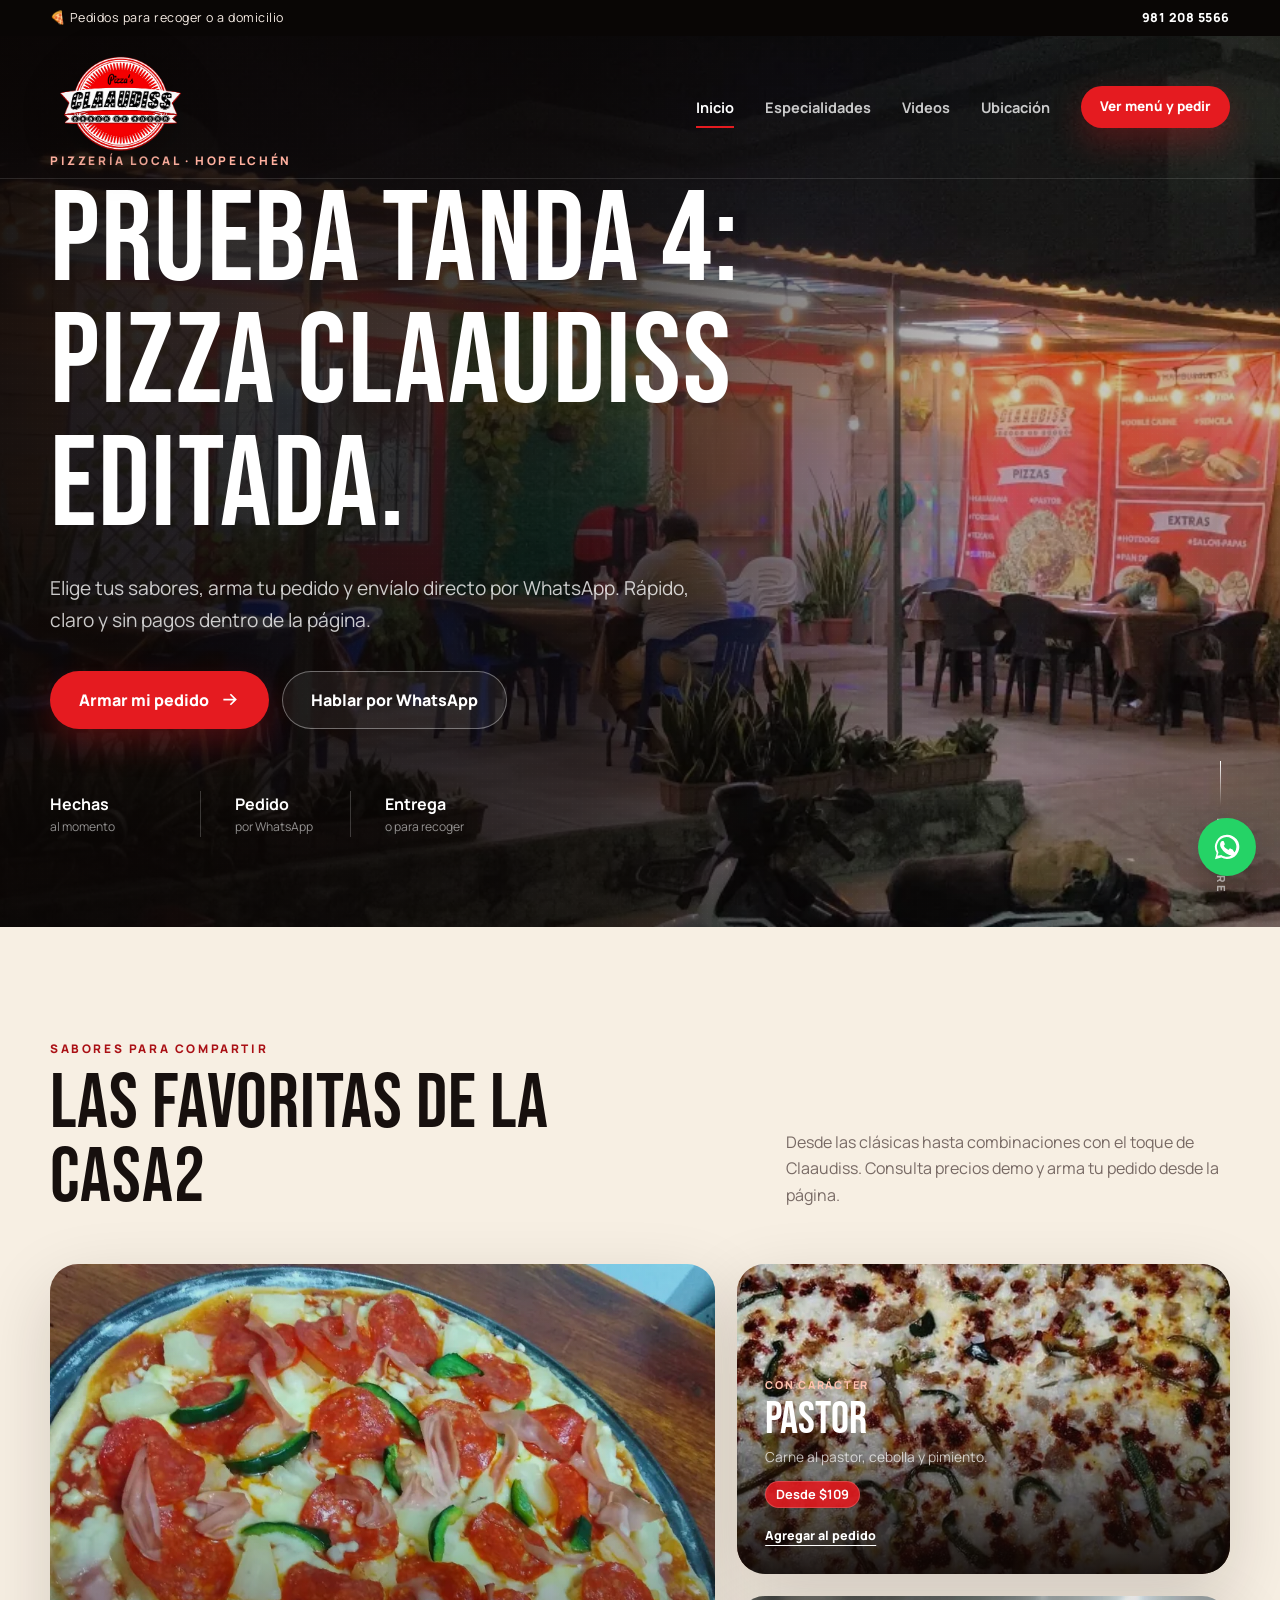
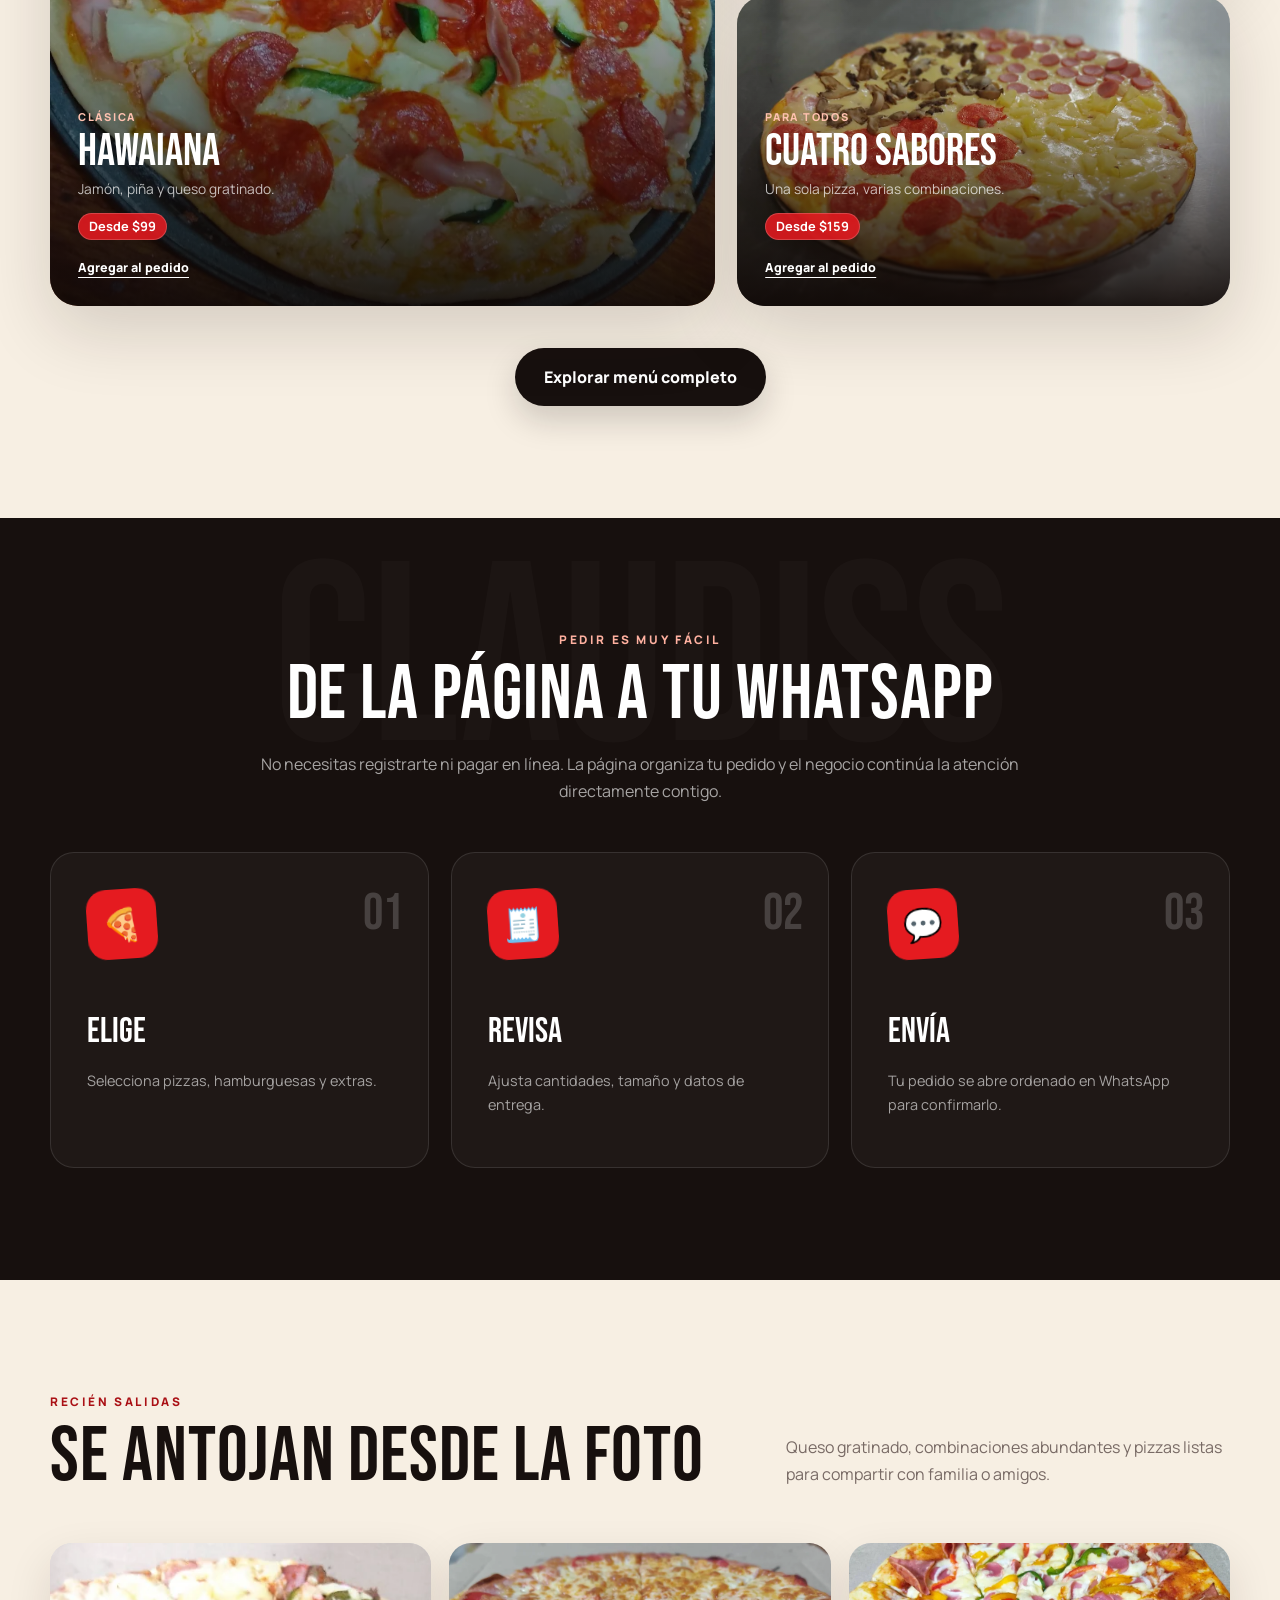
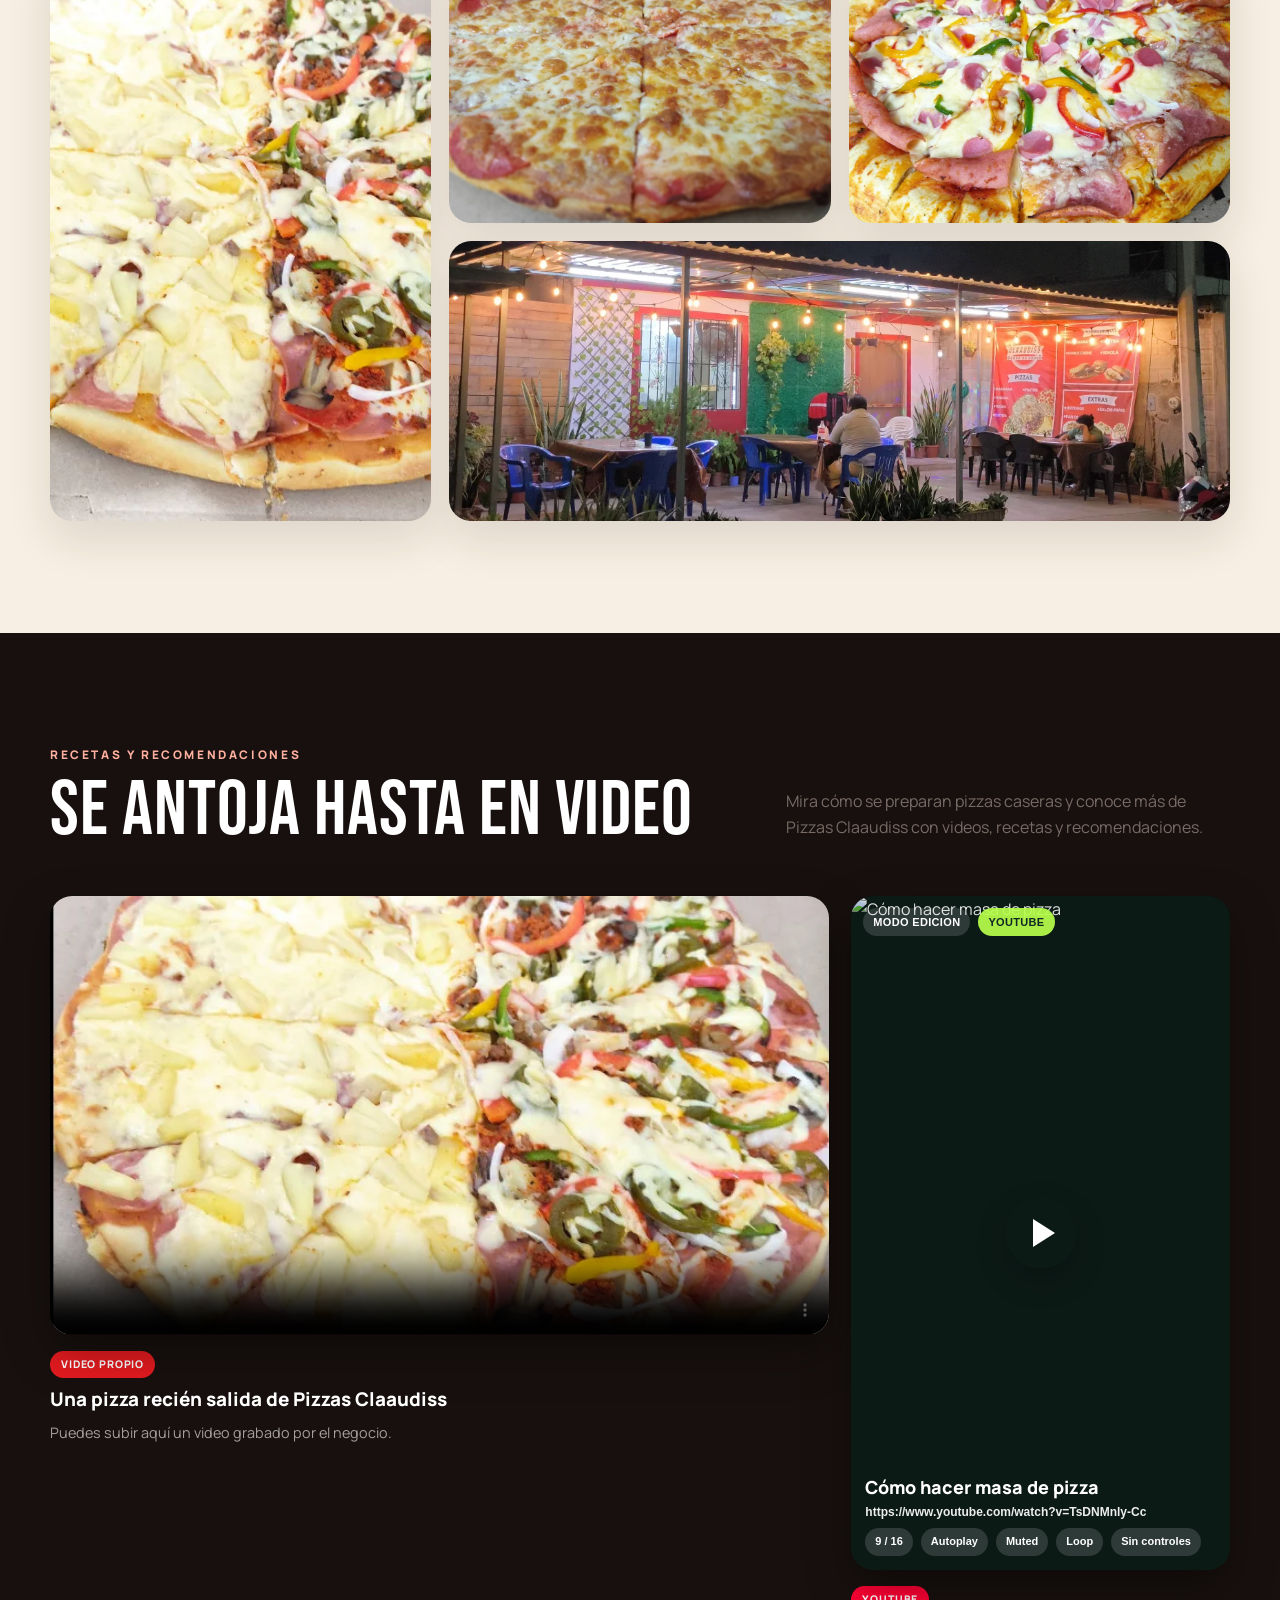
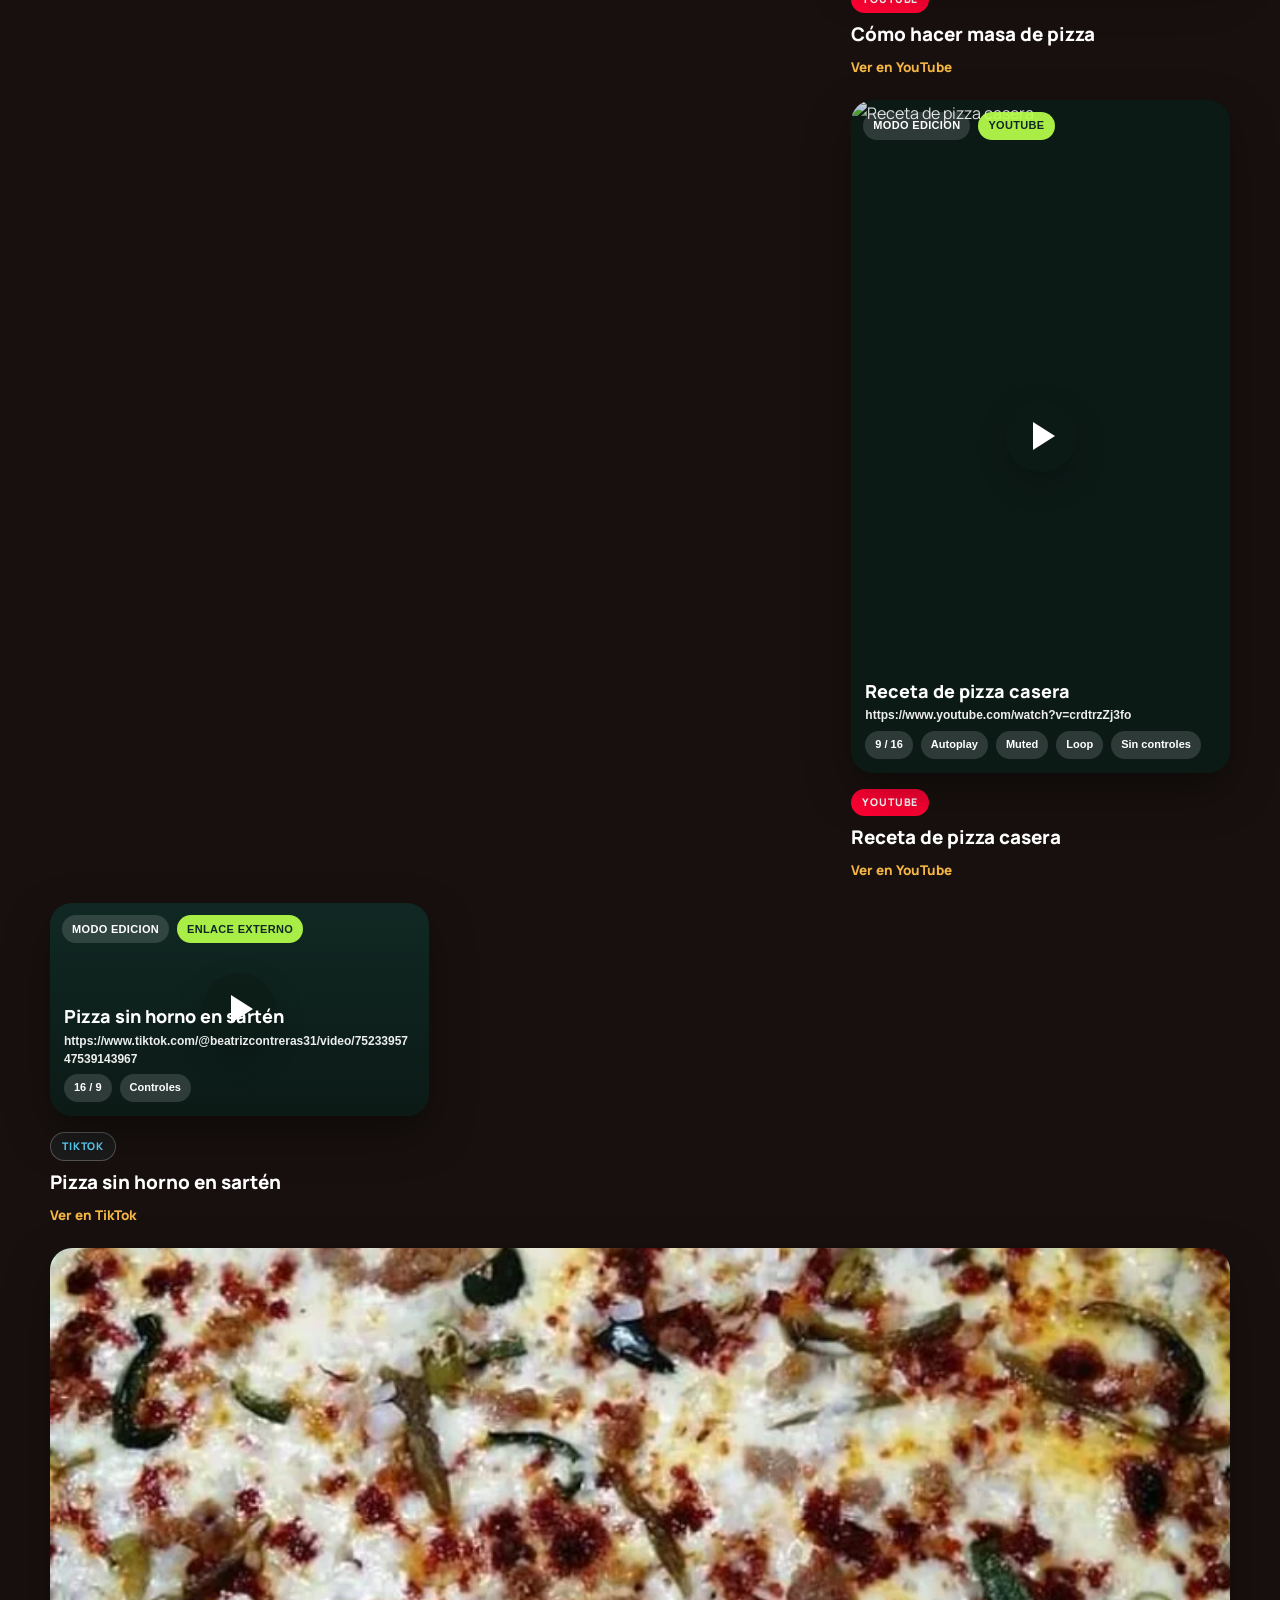
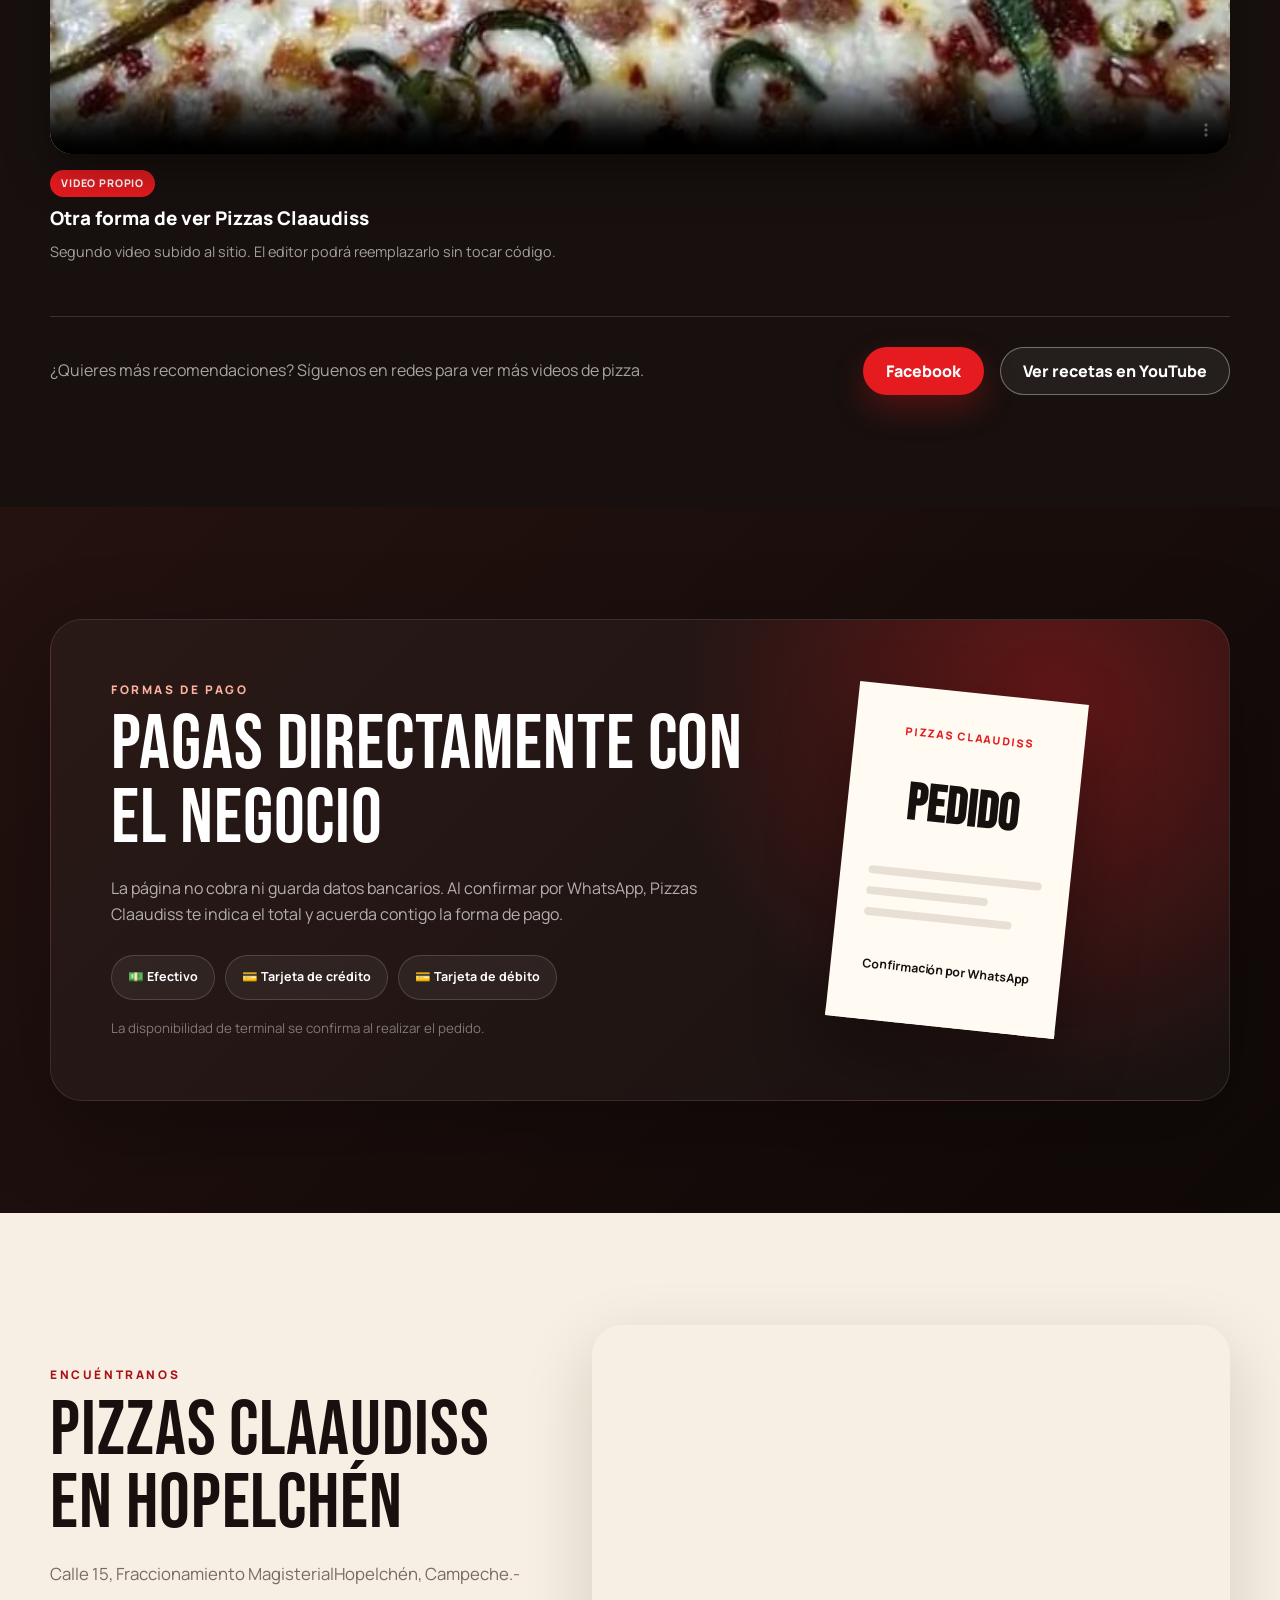
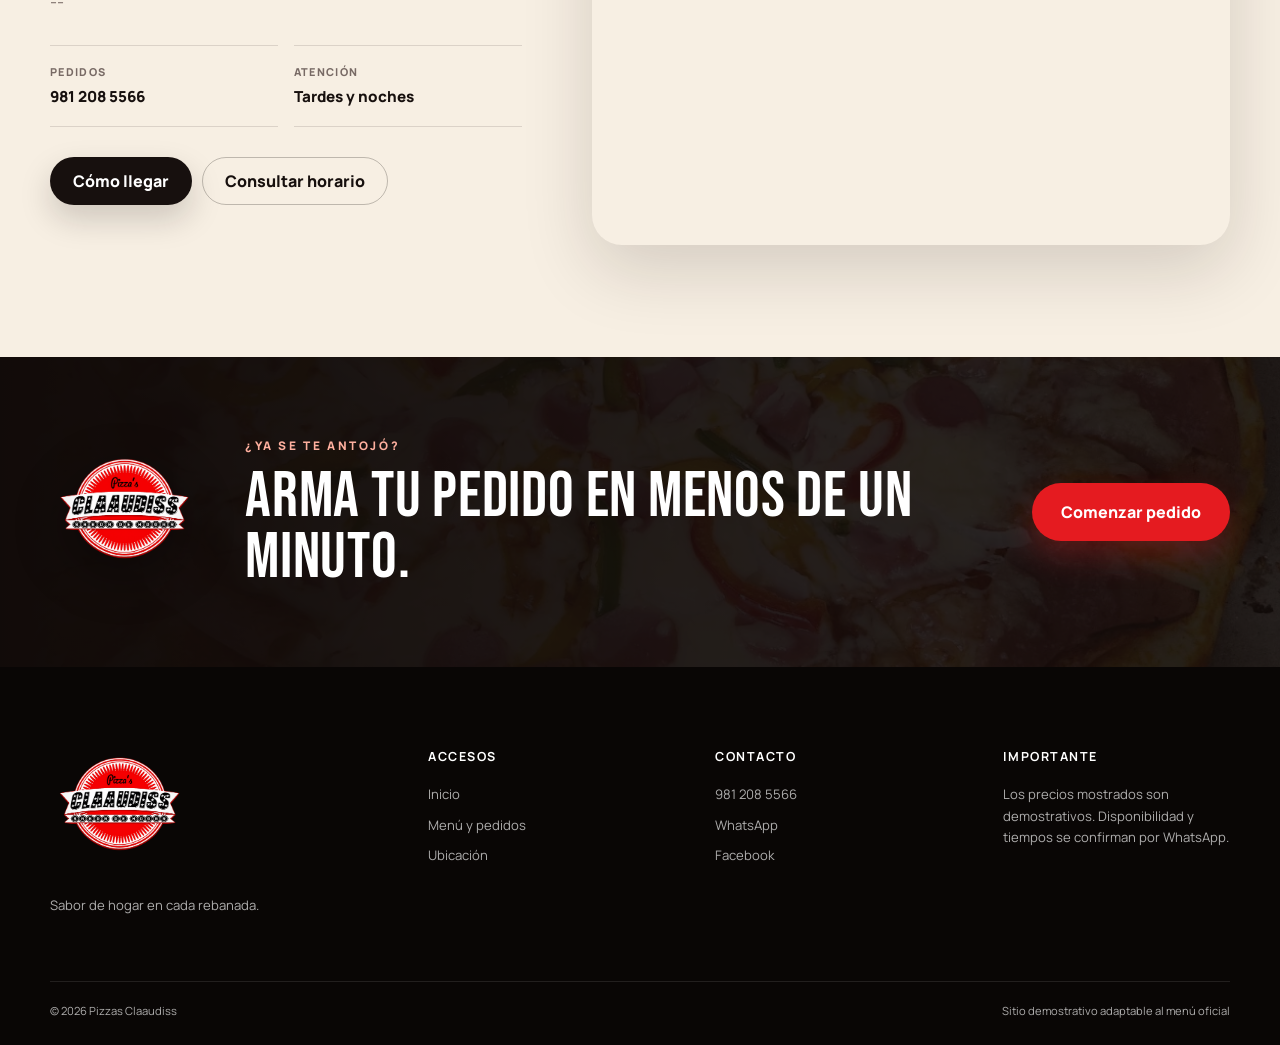
==== index.html @ 3ce2440d "Actualiza index.html desde editor Excepcional Build" ====
<!doctype html>
<html lang="es-MX"><head>
  <meta charset="utf-8">
  <meta name="viewport" content="width=device-width, initial-scale=1">
  <meta name="theme-color" content="#140d0b">
  <meta name="description" content="Pizzas Claaudiss en Hopelchén. Consulta el menú, arma tu pedido y envíalo directamente por WhatsApp.">
  <title>Pizzas Claaudiss | Sabor de hogar en Hopelchén</title>
  <link rel="icon" href="assets/img/favicon.png">
  <link rel="preconnect" href="https://fonts.googleapis.com">
  <link rel="preconnect" href="https://fonts.gstatic.com" crossorigin="">
  <link href="https://fonts.googleapis.com/css2?family=Bebas+Neue&amp;family=Manrope:wght@400;500;600;700;800&amp;display=swap" rel="stylesheet">
  <link rel="stylesheet" href="styles.css">
  <script defer="" src="site.js"></script>
  <script type="application/ld+json">
  {
    "@context": "https://schema.org",
    "@type": "PizzaPlace",
    "name": "Pizzas Claaudiss",
    "telephone": "+52 981 208 5566",
    "address": {
      "@type": "PostalAddress",
      "streetAddress": "Calle 15, Fraccionamiento Magisterial",
      "addressLocality": "Hopelchén",
      "addressRegion": "Campeche",
      "addressCountry": "MX"
    },
    "servesCuisine": ["Pizza", "Hamburguesas", "Comida rápida"],
    "hasMap": "https://www.google.com/maps/search/?api=1&query=19.750448,-89.8513169"
  }
  </script>
</head>
<body>
  <a class="skip-link" href="#contenido">Saltar al contenido</a>

  <div class="topbar">
    <div class="container topbar__inner">
      <span>🍕 Pedidos para recoger o a domicilio</span>
      <a href="tel:+5298128" data-eb-editable="link" data-eb-key="contact.phone">981 208 5566</a>
    </div>
  </div>

  <header class="site-header is-scrolled" id="inicio">
    <div class="container nav-wrap">
      <a class="brand" href="index.html" aria-label="Pizzas Claaudiss, inicio">
        <img src="assets/img/logo.webp" alt="Logotipo de Pizzas Claaudiss" data-eb-editable="image" data-eb-key="brand.logo">
      </a>
      <button class="nav-toggle" type="button" aria-expanded="false" aria-controls="main-nav" aria-label="Abrir menú">
        <span></span><span></span><span></span>
      </button>
      <nav class="main-nav" id="main-nav" aria-label="Navegación principal">
        <a class="is-active" href="index.html">Inicio</a>
        <a href="#especialidades">Especialidades</a>
        <a href="#videos">Videos</a>
        <a href="#ubicacion">Ubicación</a>
        <a class="btn btn--small btn--solid" href="menu.html">Ver menú y pedir</a>
      </nav>
    </div>
  </header>

  <main id="contenido">
    <section class="hero">
      <div class="hero__media" aria-hidden="true"></div>
      <div class="hero__grain" aria-hidden="true"></div>
      <div class="container hero__content reveal is-visible">
        <p class="eyebrow">Pizzería local · Hopelchén</p>
        <h1 data-eb-editable="text" data-eb-key="hero.title">Prueba Tanda 4: pizza claaudiss editada.</h1>
        <p class="hero__lead" data-eb-editable="text" data-eb-key="hero.subtitle">Elige tus sabores, arma tu pedido y envíalo directo por WhatsApp. Rápido, claro y sin pagos dentro de la página.</p>
        <div class="hero__actions">
          <a class="btn btn--solid btn--large" href="menu.html#nuevo-enlace-prueba" data-eb-editable="link" data-eb-key="hero.primary_button"><span>Armar mi pedido</span><svg viewBox="0 0 24 24" aria-hidden="true"><path d="M5 12h14M13 6l6 6-6 6"></path></svg></a>
          <a class="btn btn--ghost btn--large" href="https://wa.me/529812085566?text=Hola%20Pizzas%20Claaudiss%2C%20quisiera%20hacer%20un%20pedido." target="_blank" rel="noopener" data-eb-editable="link" data-eb-key="hero.whatsapp">Hablar por WhatsApp</a>
        </div>
        <div class="hero__proof">
          <div><strong>Hechas</strong><span>al momento</span></div>
          <div><strong>Pedido</strong><span>por WhatsApp</span></div>
          <div><strong>Entrega</strong><span>o para recoger</span></div>
        </div>
      </div>
      <a class="hero__scroll" href="#especialidades" aria-label="Bajar a especialidades"><span></span>Descubre</a>
    </section>

    <section class="section section--cream" id="especialidades">
      <div class="container">
        <div class="section-heading section-heading--split reveal is-visible">
          <div>
            <p class="eyebrow eyebrow--dark">Sabores para compartir</p>
            <h2 data-eb-editable="text" data-eb-key="features.heading">Las favoritas de la casa2</h2>
          </div>
          <p>Desde las clásicas hasta combinaciones con el toque de Claaudiss. Consulta precios demo y arma tu pedido desde la página.</p>
        </div>

        <div class="feature-grid">
          <article class="food-card food-card--wide reveal is-visible">
            <img src="assets/img/pizza-pepperoni-hawaiana.webp" alt="Pizza con pepperoni, jamón, piña y pimiento" loading="lazy">
            <div class="food-card__shade"></div>
            <div class="food-card__content">
              <span>Clásica</span>
              <h3>Hawaiana</h3>
              <p>Jamón, piña y queso gratinado.</p>
              <strong class="food-card__price">Desde $99</strong>
              <a href="menu.html#pizzas">Agregar al pedido</a>
            </div>
          </article>
          <article class="food-card reveal is-visible">
            <img src="assets/img/pizza-pastor.webp" alt="Pizza con carne al pastor y pimientos" loading="lazy">
            <div class="food-card__shade"></div>
            <div class="food-card__content">
              <span>Con carácter</span>
              <h3>Pastor</h3>
              <p>Carne al pastor, cebolla y pimiento.</p>
              <strong class="food-card__price">Desde $109</strong>
              <a href="menu.html#pizzas">Agregar al pedido</a>
            </div>
          </article>
          <article class="food-card reveal is-visible">
            <img src="assets/img/pizza-cuatro-sabores.webp" alt="Pizza dividida en cuatro sabores" loading="lazy">
            <div class="food-card__shade"></div>
            <div class="food-card__content">
              <span>Para todos</span>
              <h3>Cuatro sabores</h3>
              <p>Una sola pizza, varias combinaciones.</p>
              <strong class="food-card__price">Desde $159</strong>
              <a href="menu.html#pizzas">Agregar al pedido</a>
            </div>
          </article>
        </div>

        <div class="center-action reveal is-visible">
          <a class="btn btn--dark btn--large" href="menu.html">Explorar menú completo</a>
        </div>
      </div>
    </section>

    <section class="section section--dark process-section">
      <div class="container">
        <div class="section-heading section-heading--center reveal is-visible">
          <p class="eyebrow">Pedir es muy fácil</p>
          <h2>De la página a tu WhatsApp</h2>
          <p>No necesitas registrarte ni pagar en línea. La página organiza tu pedido y el negocio continúa la atención directamente contigo.</p>
        </div>
        <div class="steps">
          <article class="step reveal is-visible">
            <span class="step__number">01</span>
            <div class="step__icon">🍕</div>
            <h3>Elige</h3>
            <p>Selecciona pizzas, hamburguesas y extras.</p>
          </article>
          <article class="step reveal is-visible">
            <span class="step__number">02</span>
            <div class="step__icon">🧾</div>
            <h3>Revisa</h3>
            <p>Ajusta cantidades, tamaño y datos de entrega.</p>
          </article>
          <article class="step reveal is-visible">
            <span class="step__number">03</span>
            <div class="step__icon">💬</div>
            <h3>Envía</h3>
            <p>Tu pedido se abre ordenado en WhatsApp para confirmarlo.</p>
          </article>
        </div>
      </div>
    </section>

    <section class="section section--cream gallery-section">
      <div class="container">
        <div class="section-heading section-heading--split reveal is-visible">
          <div>
            <p class="eyebrow eyebrow--dark">Recién salidas</p>
            <h2>Se antojan desde la foto</h2>
          </div>
          <p>Queso gratinado, combinaciones abundantes y pizzas listas para compartir con familia o amigos.</p>
        </div>
        <div class="gallery">
          <figure class="gallery__item gallery__item--tall reveal is-visible"><img src="assets/img/pizza-mitad-mitad.webp" alt="Pizza mitad hawaiana y mitad especial" loading="lazy"></figure>
          <figure class="gallery__item reveal is-visible"><img src="assets/img/pizza-queso.webp" alt="Pizza de queso gratinado" loading="lazy"></figure>
          <figure class="gallery__item reveal is-visible"><img src="assets/img/pizza-mixta.webp" alt="Pizza mixta con jamón, salchicha y pimientos" loading="lazy"></figure>
          <figure class="gallery__item gallery__item--wide reveal is-visible"><img src="assets/img/local.webp" alt="Área de atención de Pizzas Claaudiss por la noche" loading="lazy"></figure>
        </div>
      </div>
    </section>

    <section class="section section--dark video-section" id="videos">
      <div class="container">
        <div class="section-heading section-heading--split reveal is-visible">
          <div>
            <p class="eyebrow">Recetas y recomendaciones</p>
            <h2 data-eb-editable="text" data-eb-key="video.heading" data-eb-role="title" data-eb-kind="heading" data-eb-section="video">Se antoja hasta en video</h2>
          </div>
          <p data-eb-editable="text" data-eb-key="video.description" data-eb-role="paragraph" data-eb-kind="description" data-eb-section="video">Mira cómo se preparan pizzas caseras y conoce más de Pizzas Claaudiss con videos, recetas y recomendaciones.</p>
        </div>

        <div class="video-grid">
          <article class="video-card video-card--main">
            <div class="video-frame">
              <video controls="" muted="" playsinline="" preload="metadata" poster="assets/img/pizza-mitad-mitad.webp" data-eb-future="video_stream" data-eb-key="video.hero.file" data-eb-role="video" data-eb-kind="stream" data-eb-section="video">
                <source src="assets/videos/pizza-closeup.mp4" type="video/mp4">
                Tu navegador no puede reproducir este video.
              </video>
              <img src="assets/img/pizza-mitad-mitad.webp" alt="Póster del video de pizza" data-eb-future="video_poster" data-eb-key="video.hero.poster" data-eb-role="poster" data-eb-kind="poster" data-eb-section="video" loading="lazy">
            </div>
            <div class="video-card__copy">
              <span class="video-tag">Video propio</span>
              <h3 data-eb-editable="text" data-eb-key="video.hero.title" data-eb-role="title" data-eb-kind="title" data-eb-section="video">Una pizza recién salida de Pizzas Claaudiss</h3>
              <p data-eb-editable="text" data-eb-key="video.hero.caption" data-eb-role="paragraph" data-eb-kind="caption" data-eb-section="video">Puedes subir aquí un video grabado por el negocio.</p>
            </div>
          </article>

          <article class="video-card">
            <div class="video-frame">
              <div data-eb-editable="video_embed" data-eb-key="video.embed.mass" data-eb-role="video" data-eb-kind="embed" data-eb-section="video" data-eb-value="%7B%22kind%22%3A%22video_embed%22%2C%22provider%22%3A%22youtube%22%2C%22url%22%3A%22https%3A%2F%2Fwww.youtube.com%2Fwatch%3Fv%3DTsDNMnly-Cc%22%2C%22title%22%3A%22C%C3%B3mo%20hacer%20masa%20de%20pizza%22%2C%22poster_url%22%3A%22%22%2C%22aspect_ratio%22%3A%229%20%2F%2016%22%2C%22autoplay%22%3Atrue%2C%22muted%22%3Atrue%2C%22loop%22%3Atrue%2C%22controls%22%3Afalse%7D" data-eb-render-mode="edit" data-eb-render-value="%7B%22kind%22%3A%22video_embed%22%2C%22provider%22%3A%22youtube%22%2C%22url%22%3A%22https%3A%2F%2Fwww.youtube.com%2Fwatch%3Fv%3DTsDNMnly-Cc%22%2C%22title%22%3A%22C%C3%B3mo%20hacer%20masa%20de%20pizza%22%2C%22poster_url%22%3A%22%22%2C%22aspect_ratio%22%3A%229%20%2F%2016%22%2C%22autoplay%22%3Atrue%2C%22muted%22%3Atrue%2C%22loop%22%3Atrue%2C%22controls%22%3Afalse%7D">
      <div class="eb-video-editor-card" data-eb-video-preview="edit" style="position:relative;display:grid;width:100%;aspect-ratio:9 / 16;border-radius:18px;overflow:hidden;background:#0c1a16;color:#fff;">
        <img src="https://img.youtube.com/vi/TsDNMnly-Cc/hqdefault.jpg" alt="Cómo hacer masa de pizza" loading="lazy" style="position:absolute;inset:0;width:100%;height:100%;object-fit:cover;">
        <div style="position:absolute;inset:0;background:linear-gradient(180deg, rgba(12,26,22,.12) 0%, rgba(12,26,22,.78) 100%);"></div>
        <div style="position:absolute;top:12px;left:12px;display:flex;gap:8px;flex-wrap:wrap;align-items:center;">
          <span style="display:inline-flex;align-items:center;min-height:28px;padding:0 10px;border-radius:999px;background:rgba(255,255,255,.14);font:800 11px/1 'DM Sans',sans-serif;letter-spacing:.03em;text-transform:uppercase;">Modo edicion</span>
          <span style="display:inline-flex;align-items:center;min-height:28px;padding:0 10px;border-radius:999px;background:rgba(183,255,74,.92);color:#102823;font:900 11px/1 'DM Sans',sans-serif;letter-spacing:.03em;text-transform:uppercase;">YouTube</span>
        </div>
        <div style="position:absolute;inset:0;display:grid;place-items:center;pointer-events:none;">
          <span style="display:grid;place-items:center;width:72px;height:72px;border-radius:999px;background:rgba(12,26,22,.62);box-shadow:0 12px 30px rgba(0,0,0,.24);">
            <span style="display:block;width:0;height:0;margin-left:6px;border-top:14px solid transparent;border-bottom:14px solid transparent;border-left:22px solid #fff;"></span>
          </span>
        </div>
        <div style="position:absolute;left:14px;right:14px;bottom:14px;display:grid;gap:6px;">
          <strong style="font:800 18px/1.1 'Manrope',sans-serif;">Cómo hacer masa de pizza</strong>
          <span style="font:700 12px/1.45 'DM Sans',sans-serif;opacity:.92;word-break:break-word;">https://www.youtube.com/watch?v=TsDNMnly-Cc</span>
          <div style="display:flex;flex-wrap:wrap;gap:8px;">
            <span style="display:inline-flex;align-items:center;min-height:28px;padding:0 10px;border-radius:999px;background:rgba(255,255,255,.14);font:800 11px/1 'DM Sans',sans-serif;">9 / 16</span>
            <span style="display:inline-flex;align-items:center;min-height:28px;padding:0 10px;border-radius:999px;background:rgba(255,255,255,.14);font:800 11px/1 'DM Sans',sans-serif;">Autoplay</span><span style="display:inline-flex;align-items:center;min-height:28px;padding:0 10px;border-radius:999px;background:rgba(255,255,255,.14);font:800 11px/1 'DM Sans',sans-serif;">Muted</span><span style="display:inline-flex;align-items:center;min-height:28px;padding:0 10px;border-radius:999px;background:rgba(255,255,255,.14);font:800 11px/1 'DM Sans',sans-serif;">Loop</span><span style="display:inline-flex;align-items:center;min-height:28px;padding:0 10px;border-radius:999px;background:rgba(255,255,255,.14);font:800 11px/1 'DM Sans',sans-serif;">Sin controles</span>
          </div>
        </div>
      </div>
    </div>
            </div>
            <div class="video-card__copy">
              <span class="video-tag video-tag--yt">YouTube</span>
              <h3 data-eb-editable="text" data-eb-key="video.embed.mass.title" data-eb-role="title" data-eb-kind="title" data-eb-section="video">Cómo hacer masa de pizza</h3>
              <a class="video-link" data-eb-editable="link" data-eb-key="video.embed.mass.url" data-eb-role="cta" data-eb-kind="embed" data-eb-section="video" href="https://www.youtube.com/watch?v=TsDNMnly-Cc" target="_blank" rel="noopener">Ver en YouTube</a>
            </div>
          </article>

          <article class="video-card">
            <div class="video-frame">
              <div data-eb-editable="video_embed" data-eb-key="video.embed.recipe" data-eb-role="video" data-eb-kind="embed" data-eb-section="video" data-eb-value="%7B%22kind%22%3A%22video_embed%22%2C%22provider%22%3A%22youtube%22%2C%22url%22%3A%22https%3A%2F%2Fwww.youtube.com%2Fwatch%3Fv%3DcrdtrzZj3fo%22%2C%22title%22%3A%22Receta%20de%20pizza%20casera%22%2C%22poster_url%22%3A%22%22%2C%22aspect_ratio%22%3A%229%20%2F%2016%22%2C%22autoplay%22%3Atrue%2C%22muted%22%3Atrue%2C%22loop%22%3Atrue%2C%22controls%22%3Afalse%7D" data-eb-render-mode="edit" data-eb-render-value="%7B%22kind%22%3A%22video_embed%22%2C%22provider%22%3A%22youtube%22%2C%22url%22%3A%22https%3A%2F%2Fwww.youtube.com%2Fwatch%3Fv%3DcrdtrzZj3fo%22%2C%22title%22%3A%22Receta%20de%20pizza%20casera%22%2C%22poster_url%22%3A%22%22%2C%22aspect_ratio%22%3A%229%20%2F%2016%22%2C%22autoplay%22%3Atrue%2C%22muted%22%3Atrue%2C%22loop%22%3Atrue%2C%22controls%22%3Afalse%7D">
      <div class="eb-video-editor-card" data-eb-video-preview="edit" style="position:relative;display:grid;width:100%;aspect-ratio:9 / 16;border-radius:18px;overflow:hidden;background:#0c1a16;color:#fff;">
        <img src="https://img.youtube.com/vi/crdtrzZj3fo/hqdefault.jpg" alt="Receta de pizza casera" loading="lazy" style="position:absolute;inset:0;width:100%;height:100%;object-fit:cover;">
        <div style="position:absolute;inset:0;background:linear-gradient(180deg, rgba(12,26,22,.12) 0%, rgba(12,26,22,.78) 100%);"></div>
        <div style="position:absolute;top:12px;left:12px;display:flex;gap:8px;flex-wrap:wrap;align-items:center;">
          <span style="display:inline-flex;align-items:center;min-height:28px;padding:0 10px;border-radius:999px;background:rgba(255,255,255,.14);font:800 11px/1 'DM Sans',sans-serif;letter-spacing:.03em;text-transform:uppercase;">Modo edicion</span>
          <span style="display:inline-flex;align-items:center;min-height:28px;padding:0 10px;border-radius:999px;background:rgba(183,255,74,.92);color:#102823;font:900 11px/1 'DM Sans',sans-serif;letter-spacing:.03em;text-transform:uppercase;">YouTube</span>
        </div>
        <div style="position:absolute;inset:0;display:grid;place-items:center;pointer-events:none;">
          <span style="display:grid;place-items:center;width:72px;height:72px;border-radius:999px;background:rgba(12,26,22,.62);box-shadow:0 12px 30px rgba(0,0,0,.24);">
            <span style="display:block;width:0;height:0;margin-left:6px;border-top:14px solid transparent;border-bottom:14px solid transparent;border-left:22px solid #fff;"></span>
          </span>
        </div>
        <div style="position:absolute;left:14px;right:14px;bottom:14px;display:grid;gap:6px;">
          <strong style="font:800 18px/1.1 'Manrope',sans-serif;">Receta de pizza casera</strong>
          <span style="font:700 12px/1.45 'DM Sans',sans-serif;opacity:.92;word-break:break-word;">https://www.youtube.com/watch?v=crdtrzZj3fo</span>
          <div style="display:flex;flex-wrap:wrap;gap:8px;">
            <span style="display:inline-flex;align-items:center;min-height:28px;padding:0 10px;border-radius:999px;background:rgba(255,255,255,.14);font:800 11px/1 'DM Sans',sans-serif;">9 / 16</span>
            <span style="display:inline-flex;align-items:center;min-height:28px;padding:0 10px;border-radius:999px;background:rgba(255,255,255,.14);font:800 11px/1 'DM Sans',sans-serif;">Autoplay</span><span style="display:inline-flex;align-items:center;min-height:28px;padding:0 10px;border-radius:999px;background:rgba(255,255,255,.14);font:800 11px/1 'DM Sans',sans-serif;">Muted</span><span style="display:inline-flex;align-items:center;min-height:28px;padding:0 10px;border-radius:999px;background:rgba(255,255,255,.14);font:800 11px/1 'DM Sans',sans-serif;">Loop</span><span style="display:inline-flex;align-items:center;min-height:28px;padding:0 10px;border-radius:999px;background:rgba(255,255,255,.14);font:800 11px/1 'DM Sans',sans-serif;">Sin controles</span>
          </div>
        </div>
      </div>
    </div>
            </div>
            <div class="video-card__copy">
              <span class="video-tag video-tag--yt">YouTube</span>
              <h3 data-eb-editable="text" data-eb-key="video.embed.recipe.title" data-eb-role="title" data-eb-kind="title" data-eb-section="video">Receta de pizza casera</h3>
              <a class="video-link" data-eb-editable="link" data-eb-key="video.embed.recipe.url" data-eb-role="cta" data-eb-kind="embed" data-eb-section="video" href="https://www.youtube.com/watch?v=crdtrzZj3fo" target="_blank" rel="noopener">Ver en YouTube</a>
            </div>
          </article>

          <article class="video-card">
            <div class="video-frame video-frame--tall">
              <div data-eb-editable="video_embed" data-eb-key="video.embed.tiktok" data-eb-role="video" data-eb-kind="embed" data-eb-section="video" data-eb-value="%7B%22kind%22%3A%22video_embed%22%2C%22provider%22%3A%22external%22%2C%22url%22%3A%22https%3A%2F%2Fwww.tiktok.com%2F%40beatrizcontreras31%2Fvideo%2F7523395747539143967%22%2C%22title%22%3A%22Pizza%20sin%20horno%20en%20sart%C3%A9n%22%2C%22poster_url%22%3A%22%22%2C%22aspect_ratio%22%3A%2216%20%2F%209%22%2C%22autoplay%22%3Afalse%2C%22muted%22%3Afalse%2C%22loop%22%3Afalse%2C%22controls%22%3Atrue%7D" data-eb-render-mode="edit" data-eb-render-value="%7B%22kind%22%3A%22video_embed%22%2C%22provider%22%3A%22external%22%2C%22url%22%3A%22https%3A%2F%2Fwww.tiktok.com%2F%40beatrizcontreras31%2Fvideo%2F7523395747539143967%22%2C%22title%22%3A%22Pizza%20sin%20horno%20en%20sart%C3%A9n%22%2C%22poster_url%22%3A%22%22%2C%22aspect_ratio%22%3A%2216%20%2F%209%22%2C%22autoplay%22%3Afalse%2C%22muted%22%3Afalse%2C%22loop%22%3Afalse%2C%22controls%22%3Atrue%7D">
      <div class="eb-video-editor-card" data-eb-video-preview="edit" style="position:relative;display:grid;width:100%;aspect-ratio:16 / 9;border-radius:18px;overflow:hidden;background:#0c1a16;color:#fff;">
        
        <div style="position:absolute;inset:0;background:linear-gradient(180deg, #102823 0%, #0c1a16 100%);"></div>
        <div style="position:absolute;top:12px;left:12px;display:flex;gap:8px;flex-wrap:wrap;align-items:center;">
          <span style="display:inline-flex;align-items:center;min-height:28px;padding:0 10px;border-radius:999px;background:rgba(255,255,255,.14);font:800 11px/1 'DM Sans',sans-serif;letter-spacing:.03em;text-transform:uppercase;">Modo edicion</span>
          <span style="display:inline-flex;align-items:center;min-height:28px;padding:0 10px;border-radius:999px;background:rgba(183,255,74,.92);color:#102823;font:900 11px/1 'DM Sans',sans-serif;letter-spacing:.03em;text-transform:uppercase;">Enlace externo</span>
        </div>
        <div style="position:absolute;inset:0;display:grid;place-items:center;pointer-events:none;">
          <span style="display:grid;place-items:center;width:72px;height:72px;border-radius:999px;background:rgba(12,26,22,.62);box-shadow:0 12px 30px rgba(0,0,0,.24);">
            <span style="display:block;width:0;height:0;margin-left:6px;border-top:14px solid transparent;border-bottom:14px solid transparent;border-left:22px solid #fff;"></span>
          </span>
        </div>
        <div style="position:absolute;left:14px;right:14px;bottom:14px;display:grid;gap:6px;">
          <strong style="font:800 18px/1.1 'Manrope',sans-serif;">Pizza sin horno en sartén</strong>
          <span style="font:700 12px/1.45 'DM Sans',sans-serif;opacity:.92;word-break:break-word;">https://www.tiktok.com/@beatrizcontreras31/video/7523395747539143967</span>
          <div style="display:flex;flex-wrap:wrap;gap:8px;">
            <span style="display:inline-flex;align-items:center;min-height:28px;padding:0 10px;border-radius:999px;background:rgba(255,255,255,.14);font:800 11px/1 'DM Sans',sans-serif;">16 / 9</span>
            <span style="display:inline-flex;align-items:center;min-height:28px;padding:0 10px;border-radius:999px;background:rgba(255,255,255,.14);font:800 11px/1 'DM Sans',sans-serif;">Controles</span>
          </div>
        </div>
      </div>
    </div>
            </div>
            <div class="video-card__copy">
              <span class="video-tag video-tag--tt">TikTok</span>
              <h3 data-eb-editable="text" data-eb-key="video.embed.tiktok.title" data-eb-role="title" data-eb-kind="title" data-eb-section="video">Pizza sin horno en sartén</h3>
              <a class="video-link" data-eb-editable="link" data-eb-key="video.embed.tiktok.url" data-eb-role="cta" data-eb-kind="embed" data-eb-section="video" href="https://www.tiktok.com/@beatrizcontreras31/video/7523395747539143967" target="_blank" rel="noopener">Ver en TikTok</a>
            </div>
          </article>

          <article class="video-card video-card--wide">
            <div class="video-frame video-frame--wide">
              <video controls="" muted="" playsinline="" preload="metadata" poster="assets/img/pizza-pastor.webp" data-eb-future="video_stream" data-eb-key="video.extra.file" data-eb-role="video" data-eb-kind="stream" data-eb-section="video">
                <source src="assets/videos/pizza-pepperoni.mp4" type="video/mp4">
                Tu navegador no puede reproducir este video.
              </video>
              <img src="assets/img/pizza-pastor.webp" alt="Póster del segundo video" data-eb-future="video_poster" data-eb-key="video.extra.poster" data-eb-role="poster" data-eb-kind="poster" data-eb-section="video" loading="lazy">
            </div>
            <div class="video-card__copy">
              <span class="video-tag">Video propio</span>
              <h3 data-eb-editable="text" data-eb-key="video.extra.title" data-eb-role="title" data-eb-kind="title" data-eb-section="video">Otra forma de ver Pizzas Claaudiss</h3>
              <p data-eb-editable="text" data-eb-key="video.extra.caption" data-eb-role="paragraph" data-eb-kind="caption" data-eb-section="video">Segundo video subido al sitio. El editor podrá reemplazarlo sin tocar código.</p>
            </div>
          </article>
        </div>

        <div class="video-cta">
          <p data-eb-editable="text" data-eb-key="video.footer_note" data-eb-role="paragraph" data-eb-kind="note" data-eb-section="video">¿Quieres más recomendaciones? Síguenos en redes para ver más videos de pizza.</p>
          <a class="btn btn--solid" data-eb-editable="link" data-eb-key="video.social_facebook" data-eb-role="cta" data-eb-kind="social" data-eb-section="video" href="https://www.facebook.com/p/Pizzas-Claaudiss-100063816780151/" target="_blank" rel="noopener">Facebook</a>
          <a class="btn btn--ghost" data-eb-editable="link" data-eb-key="video.social_youtube" data-eb-role="cta" data-eb-kind="social" data-eb-section="video" href="https://www.youtube.com/results?search_query=pizza+casera" target="_blank" rel="noopener">Ver recetas en YouTube</a>
        </div>
      </div>
    </section>

    <section class="section payment-section">
      <div class="container payment-card reveal is-visible">
        <div class="payment-card__content">
          <p class="eyebrow">Formas de pago</p>
          <h2>Pagas directamente con el negocio</h2>
          <p>La página no cobra ni guarda datos bancarios. Al confirmar por WhatsApp, Pizzas Claaudiss te indica el total y acuerda contigo la forma de pago.</p>
          <div class="payment-pills" aria-label="Métodos de pago aceptados">
            <span>💵 Efectivo</span>
            <span>💳 Tarjeta de crédito</span>
            <span>💳 Tarjeta de débito</span>
          </div>
          <small>La disponibilidad de terminal se confirma al realizar el pedido.</small>
        </div>
        <div class="payment-card__visual" aria-hidden="true">
          <div class="receipt">
            <span>PIZZAS CLAAUDISS</span>
            <strong>PEDIDO</strong>
            <i></i><i></i><i></i>
            <b>Confirmación por WhatsApp</b>
          </div>
        </div>
      </div>
    </section>

    <section class="section section--cream" id="ubicacion">
      <div class="container location-grid">
        <div class="location-copy reveal is-visible">
          <p class="eyebrow eyebrow--dark">Encuéntranos</p>
          <h2>Pizzas Claaudiss en Hopelchén</h2>
          <p class="location-address" data-eb-editable="text" data-eb-key="contact.address">Calle 15, Fraccionamiento MagisterialHopelchén, Campeche.---</p>
          <div class="location-info">
            <div><span>Pedidos</span><a href="tel:+5298128" data-eb-editable="link" data-eb-key="contact.phone">981 208 5566</a></div>
            <div><span>Atención</span><strong>Tardes y noches</strong></div>
          </div>
          <div class="location-actions">
            <a class="btn btn--dark" href="https://www.google.com/maps/dir/?api=1&amp;destination=19.750448,-89.8513169" target="_blank" rel="noopener">Cómo llegar</a>
            <a class="btn btn--outline-dark" href="https://wa.me/529812085566?text=Hola%20Pizzas%20Claaudiss%2C%20quisiera%20consultar%20el%20horario%20de%20hoy." target="_blank" rel="noopener">Consultar horario</a>
          </div>
        </div>
        <div class="map-card reveal is-visible">
          <iframe src="https://www.google.com/maps/embed?pb=!1m18!1m12!1m3!1d938.7776915849759!2d-89.8513169!3d19.750448!2m3!1f0!2f0!3f0!3m2!1i1024!2i768!4f13.1!3m3!1m2!1s0x8f57fbfd2d07350f%3A0x61b3d250457af734!2sPizzas%20Claaudiss!5e0!3m2!1ses-419!2smx!4v1784488268547!5m2!1ses-419!2smx" width="600" height="450" style="border:0;" allowfullscreen="" loading="lazy" referrerpolicy="strict-origin-when-cross-origin" title="Mapa de Pizzas Claaudiss"></iframe>
        </div>
      </div>
    </section>

    <section class="final-cta">
      <div class="final-cta__bg" aria-hidden="true"></div>
      <div class="container final-cta__content reveal is-visible">
        <img src="assets/img/logo.webp" alt="" aria-hidden="true">
        <div>
          <p class="eyebrow">¿Ya se te antojó?</p>
          <h2>Arma tu pedido en menos de un minuto.</h2>
        </div>
        <a class="btn btn--solid btn--large" href="menu.html">Comenzar pedido</a>
      </div>
    </section>
  </main>

  <footer class="footer">
    <div class="container footer__grid">
      <div class="footer__brand">
        <img src="assets/img/logo.webp" alt="Pizzas Claaudiss">
        <p>Sabor de hogar en cada rebanada.</p>
      </div>
      <div>
        <h3>Accesos</h3>
        <a href="index.html">Inicio</a>
        <a href="menu.html">Menú y pedidos</a>
        <a href="#ubicacion">Ubicación</a>
      </div>
      <div>
        <h3>Contacto</h3>
        <a href="tel:+5298128" data-eb-editable="link" data-eb-key="contact.phone">981 208 5566</a>
        <a href="https://wa.me/529812085566" target="_blank" rel="noopener">WhatsApp</a>
        <a href="https://www.facebook.com/p/Pizzas-Claaudiss-100063816780151/" target="_blank" rel="noopener">Facebook</a>
      </div>
      <div>
        <h3>Importante</h3>
        <p>Los precios mostrados son demostrativos. Disponibilidad y tiempos se confirman por WhatsApp.</p>
      </div>
    </div>
    <div class="container footer__bottom">
      <span>© <span data-current-year="">2026</span> Pizzas Claaudiss</span>
      <span>Sitio demostrativo adaptable al menú oficial</span>
    </div>
  </footer>

  <a class="wa-float" href="https://wa.me/529812085566?text=Hola%20Pizzas%20Claaudiss%2C%20quisiera%20hacer%20un%20pedido." target="_blank" rel="noopener" aria-label="Escribir por WhatsApp">
    <svg viewBox="0 0 32 32" aria-hidden="true"><path d="M16 3a12.8 12.8 0 0 0-11 19.4L3.2 29l6.8-1.8A12.9 12.9 0 1 0 16 3Zm0 23.3c-2 0-4-.6-5.7-1.6l-.4-.2-4 .9 1-3.9-.3-.4A10.4 10.4 0 1 1 16 26.3Zm5.7-7.8c-.3-.2-1.8-.9-2.1-1-.3-.1-.5-.2-.7.2-.2.3-.8 1-.9 1.2-.2.2-.4.2-.7.1-2-.9-3.3-1.7-4.6-4-.3-.6.3-.5.9-1.7.1-.2 0-.5 0-.7l-1-2.4c-.3-.6-.6-.5-.9-.5H11c-.3 0-.7.1-1 .5-.4.4-1.4 1.4-1.4 3.4 0 2 1.5 4 1.7 4.3.2.3 2.9 4.4 7 6.2 2.6 1.1 3.6 1.2 4.9 1 1.5-.2 1.8-.9 2-1.7.2-.8.2-1.5.1-1.7-.1-.2-.3-.3-.6-.4Z"></path></svg>
  </a>


</body></html>
---- styles.css ----
:root {
  --ink: #17100e;
  --ink-soft: #33231f;
  --cream: #f7efe3;
  --cream-2: #fffaf2;
  --paper: #fffdf9;
  --red: #e51b20;
  --red-deep: #aa1015;
  --gold: #f4b544;
  --green: #1fa855;
  --muted: #786a65;
  --line: rgba(36, 22, 18, .13);
  --shadow: 0 24px 70px rgba(31, 17, 13, .16);
  --radius: 28px;
  --container: min(1180px, calc(100% - 40px));
}

* { box-sizing: border-box; }
html { scroll-behavior: smooth; }
body {
  margin: 0;
  color: var(--ink);
  background: var(--cream);
  font-family: "Manrope", system-ui, -apple-system, BlinkMacSystemFont, "Segoe UI", sans-serif;
  line-height: 1.65;
  -webkit-font-smoothing: antialiased;
}
body.nav-open, body.cart-open, body.modal-open { overflow: hidden; }
img { display: block; max-width: 100%; }
a { color: inherit; text-decoration: none; }
button, input, textarea, select { font: inherit; }
button { cursor: pointer; }
.container { width: var(--container); margin-inline: auto; }
.skip-link { position: fixed; left: 16px; top: -60px; z-index: 1000; background: #fff; padding: 10px 16px; border-radius: 10px; }
.skip-link:focus { top: 16px; }

.topbar { background: #090605; color: #f8eee6; font-size: .78rem; letter-spacing: .04em; }
.topbar__inner { min-height: 36px; display: flex; align-items: center; justify-content: space-between; gap: 20px; }
.topbar a { font-weight: 800; color: #fff; }

.site-header {
  position: absolute;
  inset: 36px 0 auto;
  z-index: 50;
  border-bottom: 1px solid rgba(255,255,255,.12);
  transition: .3s ease;
}
.site-header--solid { position: sticky; top: 0; inset: auto; background: rgba(17, 10, 8, .96); border-bottom-color: rgba(255,255,255,.1); }
.site-header.is-scrolled:not(.site-header--solid) { position: fixed; top: 0; inset: 0 0 auto; background: rgba(17, 10, 8, .94); backdrop-filter: blur(14px); box-shadow: 0 10px 40px rgba(0,0,0,.24); }
.nav-wrap { min-height: 84px; display: flex; align-items: center; justify-content: space-between; gap: 30px; }
.brand { flex: 0 0 auto; width: 142px; filter: drop-shadow(0 8px 20px rgba(0,0,0,.28)); }
.main-nav { display: flex; align-items: center; gap: 31px; color: #fff; font-size: .91rem; font-weight: 700; }
.main-nav > a:not(.btn) { position: relative; padding: 30px 0; color: rgba(255,255,255,.78); transition: color .2s; }
.main-nav > a:not(.btn)::after { content: ""; position: absolute; left: 0; right: 100%; bottom: 21px; height: 2px; background: var(--red); transition: right .25s ease; }
.main-nav > a:hover, .main-nav > a.is-active { color: #fff; }
.main-nav > a:hover::after, .main-nav > a.is-active::after { right: 0; }
.nav-toggle { display: none; width: 46px; height: 46px; border: 1px solid rgba(255,255,255,.2); border-radius: 50%; background: rgba(255,255,255,.06); padding: 12px; }
.nav-toggle span { display: block; height: 2px; background: #fff; margin: 4px 0; border-radius: 2px; transition: .2s; }

.btn { display: inline-flex; align-items: center; justify-content: center; gap: 10px; min-height: 48px; padding: 0 22px; border-radius: 999px; border: 1px solid transparent; font-weight: 800; line-height: 1; transition: transform .2s, box-shadow .2s, background .2s, border-color .2s; }
.btn:hover { transform: translateY(-2px); }
.btn svg { width: 21px; height: 21px; fill: none; stroke: currentColor; stroke-width: 2; }
.btn--small { min-height: 42px; padding-inline: 18px; font-size: .84rem; }
.btn--large { min-height: 58px; padding-inline: 28px; }
.btn--solid { color: #fff; background: var(--red); box-shadow: 0 14px 32px rgba(229,27,32,.28); }
.btn--solid:hover { background: #f1282d; box-shadow: 0 18px 40px rgba(229,27,32,.36); }
.btn--ghost { color: #fff; border-color: rgba(255,255,255,.36); background: rgba(255,255,255,.06); }
.btn--ghost:hover { background: rgba(255,255,255,.13); border-color: rgba(255,255,255,.55); }
.btn--dark { color: #fff; background: var(--ink); box-shadow: 0 14px 32px rgba(23,16,14,.18); }
.btn--dark:hover { background: #2c1d19; }
.btn--outline-dark { color: var(--ink); border-color: rgba(23,16,14,.25); background: transparent; }
.btn--outline-dark:hover { border-color: var(--ink); background: rgba(23,16,14,.04); }

.eyebrow { margin: 0 0 10px; color: #ffb09f; font-size: .74rem; font-weight: 800; letter-spacing: .22em; text-transform: uppercase; }
.eyebrow--dark { color: var(--red-deep); }
h1, h2, h3, p { margin-top: 0; }
h1, h2 { font-family: "Bebas Neue", Impact, sans-serif; font-weight: 400; letter-spacing: .012em; line-height: .96; }
h1 em, h2 em { color: var(--red); font-style: normal; }
h2 { margin-bottom: 18px; font-size: clamp(3rem, 6vw, 5.6rem); }

.hero { position: relative; min-height: 790px; display: grid; align-items: center; overflow: hidden; color: #fff; background: #130c09; }
.hero__media { position: absolute; inset: 0; background: linear-gradient(90deg, rgba(10,6,5,.92) 0%, rgba(10,6,5,.72) 46%, rgba(10,6,5,.22) 78%), url("assets/img/local.webp") center/cover no-repeat; transform: scale(1.02); }
.hero__grain { position: absolute; inset: 0; opacity: .18; background-image: radial-gradient(rgba(255,255,255,.5) .6px, transparent .7px); background-size: 5px 5px; mix-blend-mode: soft-light; }
.hero__content { position: relative; z-index: 2; padding-top: 115px; padding-bottom: 90px; }
.hero h1 { max-width: 770px; margin-bottom: 24px; font-size: clamp(4.8rem, 10vw, 9.4rem); }
.hero__lead { max-width: 640px; margin-bottom: 34px; color: rgba(255,255,255,.78); font-size: clamp(1rem, 1.8vw, 1.2rem); }
.hero__actions { display: flex; flex-wrap: wrap; gap: 13px; }
.hero__proof { display: flex; gap: 0; margin-top: 62px; }
.hero__proof > div { min-width: 150px; padding: 0 34px; border-left: 1px solid rgba(255,255,255,.2); }
.hero__proof > div:first-child { padding-left: 0; border-left: 0; }
.hero__proof strong, .hero__proof span { display: block; }
.hero__proof strong { font-size: 1rem; }
.hero__proof span { color: rgba(255,255,255,.55); font-size: .76rem; }
.hero__scroll { position: absolute; z-index: 3; right: max(28px, calc((100vw - 1180px)/2)); bottom: 34px; display: flex; align-items: center; gap: 12px; color: rgba(255,255,255,.65); font-size: .7rem; font-weight: 800; letter-spacing: .16em; text-transform: uppercase; writing-mode: vertical-rl; }
.hero__scroll span { width: 1px; height: 45px; background: linear-gradient(#fff, transparent); }

.section { padding: 112px 0; }
.section--cream { background: var(--cream); }
.section--dark { color: #fff; background: var(--ink); }
.section-heading { margin-bottom: 48px; }
.section-heading--split { display: grid; grid-template-columns: 1.2fr .8fr; align-items: end; gap: 70px; }
.section-heading--split h2 { margin-bottom: 0; }
.section-heading--split > p { margin-bottom: 8px; color: var(--muted); }
.section-heading--center { max-width: 760px; margin-inline: auto; text-align: center; }
.section-heading--center > p:last-child { color: rgba(255,255,255,.62); }

.feature-grid { display: grid; grid-template-columns: 1.35fr 1fr; grid-template-rows: repeat(2, 310px); gap: 22px; }
.food-card { position: relative; min-height: 300px; overflow: hidden; border-radius: var(--radius); box-shadow: var(--shadow); color: #fff; }
.food-card--wide { grid-row: 1 / 3; }
.food-card img { width: 100%; height: 100%; object-fit: cover; transition: transform .7s cubic-bezier(.2,.7,.2,1); }
.food-card:hover img { transform: scale(1.065); }
.food-card__shade { position: absolute; inset: 0; background: linear-gradient(0deg, rgba(14,7,5,.92) 0%, rgba(14,7,5,.1) 68%); }
.food-card__content { position: absolute; inset: auto 28px 27px; }
.food-card__content span { color: #ffc1af; font-size: .68rem; font-weight: 800; letter-spacing: .16em; text-transform: uppercase; }
.food-card__content h3 { margin: 2px 0 3px; font-family: "Bebas Neue", sans-serif; font-size: 2.8rem; font-weight: 400; line-height: 1; }
.food-card__content p { margin-bottom: 12px; color: rgba(255,255,255,.72); font-size: .86rem; }
.food-card__price { display: block; width: fit-content; margin-bottom: 13px; padding: 6px 10px; border: 1px solid rgba(255,255,255,.18); border-radius: 999px; color: #fff; background: rgba(229,27,32,.88); font-size: .8rem; line-height: 1; }
.food-card__content a { font-size: .78rem; font-weight: 800; text-decoration: underline; text-underline-offset: 5px; }
.center-action { margin-top: 42px; text-align: center; }

.process-section { position: relative; overflow: hidden; }
.process-section::before { content: "CLAUDISS"; position: absolute; left: 50%; top: 18px; transform: translateX(-50%); color: rgba(255,255,255,.025); font-family: "Bebas Neue", sans-serif; font-size: 20vw; line-height: 1; }
.steps { position: relative; display: grid; grid-template-columns: repeat(3, 1fr); gap: 22px; }
.step { position: relative; min-height: 290px; padding: 36px; border: 1px solid rgba(255,255,255,.11); border-radius: 24px; background: rgba(255,255,255,.035); }
.step__number { position: absolute; right: 25px; top: 19px; color: rgba(255,255,255,.18); font-family: "Bebas Neue", sans-serif; font-size: 3.2rem; }
.step__icon { display: grid; place-items: center; width: 70px; height: 70px; margin-bottom: 44px; border-radius: 20px; background: var(--red); font-size: 2rem; transform: rotate(-4deg); }
.step h3 { margin-bottom: 8px; font-family: "Bebas Neue", sans-serif; font-size: 2.2rem; font-weight: 400; }
.step p { color: rgba(255,255,255,.6); font-size: .9rem; }

.gallery { display: grid; grid-template-columns: repeat(3, 1fr); grid-auto-rows: 280px; gap: 18px; }
.gallery__item { margin: 0; overflow: hidden; border-radius: 22px; background: #ddd; box-shadow: 0 18px 45px rgba(40,23,18,.12); }
.gallery__item--tall { grid-row: span 2; }
.gallery__item--wide { grid-column: span 2; }
.gallery img { width: 100%; height: 100%; object-fit: cover; transition: transform .7s ease; }
.gallery__item:hover img { transform: scale(1.045); }

.payment-section { color: #fff; background: linear-gradient(135deg, #24120f, #0f0908); }
.payment-card { display: grid; grid-template-columns: 1.2fr .8fr; align-items: center; min-height: 470px; padding: 60px; overflow: hidden; border: 1px solid rgba(255,255,255,.1); border-radius: 32px; background: radial-gradient(circle at 85% 20%, rgba(229,27,32,.35), transparent 35%), rgba(255,255,255,.035); box-shadow: 0 28px 90px rgba(0,0,0,.28); }
.payment-card__content { max-width: 700px; }
.payment-card h2 { font-size: clamp(3.2rem, 6vw, 5.2rem); }
.payment-card__content > p:not(.eyebrow) { color: rgba(255,255,255,.66); }
.payment-pills { display: flex; flex-wrap: wrap; gap: 10px; margin: 28px 0 14px; }
.payment-pills span { padding: 11px 16px; border: 1px solid rgba(255,255,255,.15); border-radius: 999px; background: rgba(255,255,255,.06); font-size: .78rem; font-weight: 700; }
.payment-card small { color: rgba(255,255,255,.42); }
.payment-card__visual { display: grid; place-items: center; perspective: 900px; }
.receipt { width: 230px; min-height: 320px; padding: 36px 28px; color: var(--ink); background: var(--cream-2); box-shadow: 0 30px 70px rgba(0,0,0,.35); transform: rotate(6deg); }
.receipt::after { content: ""; display: block; height: 12px; margin: 34px -28px -36px; background: linear-gradient(135deg, transparent 6px, var(--cream-2) 0) 0 0/12px 12px repeat-x; }
.receipt span, .receipt strong, .receipt b { display: block; text-align: center; }
.receipt span { color: var(--red); font-size: .68rem; font-weight: 800; letter-spacing: .16em; }
.receipt strong { margin: 22px 0; font-family: "Bebas Neue", sans-serif; font-size: 3.2rem; }
.receipt i { display: block; height: 8px; margin: 13px 0; border-radius: 4px; background: #e8dfd5; }
.receipt i:nth-of-type(2) { width: 70%; }
.receipt i:nth-of-type(3) { width: 85%; }
.receipt b { margin-top: 38px; font-size: .76rem; }

.location-grid { display: grid; grid-template-columns: .85fr 1.15fr; align-items: center; gap: 70px; }
.location-copy h2 { font-size: clamp(3.5rem, 6vw, 5.8rem); }
.location-address { color: var(--muted); font-size: 1.05rem; }
.location-info { display: grid; grid-template-columns: repeat(2, 1fr); gap: 16px; margin: 30px 0; }
.location-info > div { padding: 17px 0; border-top: 1px solid var(--line); border-bottom: 1px solid var(--line); }
.location-info span, .location-info strong, .location-info a { display: block; }
.location-info span { color: var(--muted); font-size: .68rem; font-weight: 800; letter-spacing: .12em; text-transform: uppercase; }
.location-info strong, .location-info a { margin-top: 3px; font-size: .95rem; font-weight: 800; }
.location-actions { display: flex; flex-wrap: wrap; gap: 10px; }
.map-card { overflow: hidden; min-height: 520px; border-radius: 30px; box-shadow: var(--shadow); }
.map-card iframe { display: block; width: 100%; height: 520px; filter: saturate(.9) contrast(1.05); }

.final-cta { position: relative; overflow: hidden; color: #fff; background: #120b09; }
.final-cta__bg { position: absolute; inset: 0; opacity: .28; background: linear-gradient(90deg, #120b09, rgba(18,11,9,.5)), url("assets/img/pizza-mixta.webp") center 58%/cover no-repeat; filter: saturate(.8); }
.final-cta__content { position: relative; min-height: 310px; display: grid; grid-template-columns: 160px 1fr auto; align-items: center; gap: 35px; }
.final-cta__content img { width: 150px; filter: drop-shadow(0 15px 25px rgba(0,0,0,.35)); }
.final-cta h2 { max-width: 670px; margin: 0; font-size: clamp(3rem, 5vw, 5rem); }

.footer { padding: 70px 0 25px; color: rgba(255,255,255,.67); background: #090605; }
.footer__grid { display: grid; grid-template-columns: 1.4fr repeat(3, 1fr); gap: 60px; }
.footer__brand img { width: 140px; margin-bottom: 18px; }
.footer h3 { margin: 10px 0 16px; color: #fff; font-size: .78rem; letter-spacing: .12em; text-transform: uppercase; }
.footer a, .footer p { display: block; margin: 0 0 9px; font-size: .82rem; }
.footer a:hover { color: #fff; }
.footer__bottom { display: flex; justify-content: space-between; gap: 20px; margin-top: 55px; padding-top: 20px; border-top: 1px solid rgba(255,255,255,.1); font-size: .7rem; }
.footer--compact { padding-top: 0; }
.footer--compact .footer__bottom { margin-top: 0; }

.wa-float { position: fixed; z-index: 60; right: 24px; bottom: 24px; display: grid; place-items: center; width: 58px; height: 58px; border-radius: 50%; color: #fff; background: #25d366; box-shadow: 0 16px 35px rgba(0,0,0,.25); transition: transform .2s; }
.wa-float:hover { transform: translateY(-4px) scale(1.03); }
.wa-float svg { width: 30px; fill: currentColor; }

/* Menú */
.menu-page { background: var(--cream); }
.menu-hero { position: relative; min-height: 440px; display: grid; align-items: center; overflow: hidden; color: #fff; background: #140c0a; }
.menu-hero__bg { position: absolute; inset: 0; background: linear-gradient(90deg, rgba(12,7,6,.94), rgba(12,7,6,.72) 58%, rgba(12,7,6,.35)), url("assets/img/pizza-mitad-mitad.webp") center 47%/cover no-repeat; }
.menu-hero__content { position: relative; padding: 85px 0 70px; }
.menu-hero h1 { margin-bottom: 16px; font-size: clamp(4.8rem, 9vw, 8rem); }
.menu-hero__content > p:not(.eyebrow) { max-width: 750px; color: rgba(255,255,255,.7); }
.menu-hero__notice { display: inline-flex; align-items: center; gap: 12px; max-width: 650px; margin-top: 20px; padding: 12px 16px; border: 1px solid rgba(255,255,255,.13); border-radius: 14px; background: rgba(255,255,255,.06); }
.menu-hero__notice p { margin: 0; font-size: .78rem; }
.order-section { padding: 78px 0 110px; }
.order-layout { display: block; width: 100%; }
.catalog__top { display: flex; justify-content: space-between; align-items: end; gap: 20px; }
.catalog__top h2 { margin-bottom: 0; font-size: clamp(3.6rem, 6vw, 5.5rem); }
.cart-floating { position: fixed; left: 50%; bottom: 20px; z-index: 160; transform: translateX(-50%); min-width: 300px; min-height: 54px; display: flex; align-items: center; gap: 12px; padding: 8px 17px; border: 0; border-radius: 999px; background: var(--ink); color: #fff; box-shadow: 0 20px 55px rgba(0,0,0,.27); cursor: pointer; transition: transform .2s ease, background .2s ease; }
.cart-floating:hover { background: var(--red); transform: translateX(-50%) translateY(-2px); }
.cart-floating-icon { width: 46px; height: 46px; display: grid; place-items: center; border-radius: 50%; background: var(--red); color: #fff; font-size: 1.25rem; flex-shrink: 0; }
.cart-floating-copy { flex: 1; text-align: left; min-width: 0; }
.cart-floating-copy b, .cart-floating-copy small { display: block; }
.cart-floating-copy b { font-size: .9rem; font-weight: 800; color: #fff; }
.cart-floating-copy small { color: rgba(255,255,255,.8); font-size: .75rem; margin-top: 2px; }
.cart-floating > strong { padding: 8px 12px; border-radius: 999px; background: var(--red); color: #fff; font-size: .8rem; white-space: nowrap; }
.category-tabs { display: flex; gap: 8px; margin: 28px 0 20px; padding-bottom: 2px; overflow-x: auto; scrollbar-width: none; }
.category-tab { flex: 0 0 auto; min-height: 44px; padding: 0 19px; border: 1px solid var(--line); border-radius: 999px; color: var(--ink); background: rgba(255,255,255,.46); font-weight: 800; }
.category-tab.is-active { color: #fff; border-color: var(--ink); background: var(--ink); }
.menu-note { margin-bottom: 24px; padding: 15px 18px; border-left: 4px solid var(--gold); border-radius: 0 14px 14px 0; color: #6a4f38; background: #fff3d6; font-size: .78rem; }
.product-grid { display: grid; grid-template-columns: repeat(2, minmax(0, 1fr)); gap: 20px; }
.product-card { overflow: hidden; border: 1px solid rgba(45,28,22,.09); border-radius: 24px; background: var(--paper); box-shadow: 0 12px 34px rgba(47,28,22,.08); transition: transform .25s, box-shadow .25s; }
.product-card:hover { transform: translateY(-4px); box-shadow: 0 20px 42px rgba(47,28,22,.13); }
.product-card[hidden] { display: none; }
.product-card__image { position: relative; height: 230px; overflow: hidden; background: #e2d7ca; }
.product-card__image img { width: 100%; height: 100%; object-fit: cover; transition: transform .45s; }
.product-card:hover .product-card__image img { transform: scale(1.04); }
.product-card__image > span { position: absolute; left: 14px; top: 14px; padding: 7px 11px; border-radius: 999px; color: #fff; background: var(--red); font-size: .63rem; font-weight: 800; letter-spacing: .06em; text-transform: uppercase; }
.product-card__body { padding: 21px; }
.product-card__title { display: flex; align-items: start; justify-content: space-between; gap: 12px; }
.product-card__title h3 { margin-bottom: 7px; font-family: "Bebas Neue", sans-serif; font-size: 2rem; font-weight: 400; line-height: 1; }
.product-card__title strong { flex: 0 0 auto; color: var(--red-deep); font-size: .64rem; }
.product-card__title .product-price { padding: 6px 9px; border: 1px solid rgba(155,20,24,.12); border-radius: 999px; color: var(--red-deep); background: rgba(229,27,32,.08); font-size: .84rem; line-height: 1; white-space: nowrap; }
.product-card__body > p { min-height: 47px; margin-bottom: 16px; color: var(--muted); font-size: .79rem; }
.product-card label { display: block; margin-bottom: 12px; color: var(--muted); font-size: .7rem; font-weight: 800; text-transform: uppercase; }
.product-card select { width: 100%; height: 43px; margin-top: 5px; padding: 0 12px; border: 1px solid var(--line); border-radius: 11px; color: var(--ink); background: #fff; }
.add-product { width: 100%; min-height: 46px; border: 0; border-radius: 13px; color: #fff; background: var(--ink); font-size: .8rem; font-weight: 800; transition: background .2s, transform .2s; }
.add-product:hover { background: var(--red); transform: translateY(-1px); }
.product-card--text { min-height: 310px; display: flex; flex-direction: column; justify-content: flex-end; background: radial-gradient(circle at 80% 15%, rgba(229,27,32,.14), transparent 35%), var(--paper); }
.product-card__emoji { display: grid; place-items: center; flex: 1; min-height: 140px; font-size: 5rem; filter: drop-shadow(0 16px 20px rgba(40,20,15,.13)); }

.product-modal { position: fixed; z-index: 200; inset: 0; display: grid; place-items: center; padding: 24px; opacity: 0; visibility: hidden; transition: opacity .22s ease, visibility .22s ease; }
.product-modal.is-open { opacity: 1; visibility: visible; }
.product-modal__backdrop { position: absolute; inset: 0; width: 100%; height: 100%; border: 0; background: rgba(10,6,5,.76); backdrop-filter: blur(8px); }
.product-modal__dialog { position: relative; z-index: 1; width: min(920px, 100%); max-height: min(760px, calc(100dvh - 48px)); display: grid; grid-template-columns: minmax(0, .92fr) minmax(0, 1.08fr); overflow: hidden; border: 1px solid rgba(255,255,255,.42); border-radius: 30px; background: var(--paper); box-shadow: 0 35px 100px rgba(0,0,0,.38); transform: translateY(18px) scale(.98); transition: transform .24s ease; }
.product-modal.is-open .product-modal__dialog { transform: none; }
.product-modal__close { position: absolute; z-index: 3; top: 15px; right: 15px; width: 42px; height: 42px; display: grid; place-items: center; border: 1px solid rgba(255,255,255,.25); border-radius: 50%; color: #fff; background: rgba(23,16,14,.72); font-size: 1.65rem; line-height: 1; box-shadow: 0 8px 22px rgba(0,0,0,.2); }
.product-modal__media { min-height: 590px; display: grid; place-items: center; overflow: hidden; background: radial-gradient(circle at 50% 32%, #fff1d2, #e7c89c 68%, #c89b63); }
.product-modal__media img { width: 100%; height: 100%; object-fit: cover; }
.product-modal__media img[hidden], .product-modal__emoji[hidden] { display: none; }
.product-modal__emoji { width: 100%; height: 100%; display: grid; place-items: center; font-size: clamp(7rem, 15vw, 11rem); filter: drop-shadow(0 24px 26px rgba(54,26,16,.2)); }
.product-modal__content { min-width: 0; padding: 42px; overflow-y: auto; }
.product-modal__content .eyebrow { margin-bottom: 6px; }
.product-modal__content h2 { margin-bottom: 10px; font-size: clamp(3.2rem, 5vw, 5rem); line-height: .92; }
.product-modal__description { margin: 0 0 24px; color: var(--muted); font-size: .9rem; }
.product-modal__options { display: grid; grid-template-columns: minmax(0, 1fr) auto; align-items: end; gap: 14px; }
.product-modal__options label, .product-modal__note { color: var(--muted); font-size: .68rem; font-weight: 800; letter-spacing: .04em; text-transform: uppercase; }
.product-modal__options select { width: 100%; height: 48px; display: block; margin-top: 6px; padding: 0 13px; border: 1px solid var(--line); border-radius: 13px; color: var(--ink); background: #fff; }
.product-modal__quantity > span { display: block; margin-bottom: 6px; color: var(--muted); font-size: .68rem; font-weight: 800; letter-spacing: .04em; text-transform: uppercase; }
.product-modal__quantity > div { height: 48px; display: flex; align-items: center; gap: 4px; padding: 4px; border: 1px solid var(--line); border-radius: 13px; background: #fff; }
.product-modal__quantity button { width: 38px; height: 38px; border: 0; border-radius: 9px; color: var(--ink); background: var(--cream); font-size: 1.1rem; font-weight: 800; }
.product-modal__quantity strong { min-width: 28px; text-align: center; }
.product-modal__note { position: relative; display: block; margin-top: 18px; }
.product-modal__note textarea { width: 100%; display: block; margin-top: 6px; padding: 12px 14px 25px; border: 1px solid var(--line); border-radius: 14px; outline: none; color: var(--ink); background: #fff; resize: vertical; text-transform: none; }
.product-modal__note textarea:focus { border-color: var(--red); box-shadow: 0 0 0 3px rgba(229,27,32,.09); }
.product-modal__note small { position: absolute; right: 12px; bottom: 8px; color: #a0928c; font-size: .6rem; font-weight: 600; letter-spacing: 0; }
.product-modal__footer { display: grid; grid-template-columns: auto minmax(220px, 1fr); align-items: center; gap: 20px; margin-top: 24px; padding-top: 20px; border-top: 1px solid var(--line); }
.product-modal__footer > div span, .product-modal__footer > div strong { display: block; }
.product-modal__footer > div span { color: var(--muted); font-size: .65rem; font-weight: 700; }
.product-modal__footer > div strong { color: var(--red-deep); font-size: 1.45rem; }
.product-modal__add { min-height: 54px; display: flex; align-items: center; justify-content: space-between; gap: 16px; padding: 0 18px; border: 0; border-radius: 15px; color: #fff; background: var(--red); font-size: .78rem; font-weight: 800; box-shadow: 0 15px 30px rgba(229,27,32,.2); }
.product-modal__add:hover { background: var(--red-deep); transform: translateY(-1px); }
.product-modal__add strong { font-size: .9rem; white-space: nowrap; }

.cart-panel { position: fixed; top: 0; right: -440px; z-index: 310; width: min(430px, 94vw); height: 100dvh; display: flex; flex-direction: column; padding: 24px 24px 0; background: #fff; color: var(--ink); box-shadow: -20px 0 60px rgba(0,0,0,.24); transition: right .35s cubic-bezier(.22,1,.36,1); border: 0; border-radius: 0; overflow: hidden; }
.cart-panel.is-open { right: 0; }
.cart-close { display: block; width: 44px; height: 44px; border: 0; border-radius: 50%; color: var(--ink); background: #f5f5f5; font-size: 1.6rem; cursor: pointer; flex-shrink: 0; transition: background .2s ease; }
.cart-close:hover { background: #e8e8e8; }
.cart-panel__header { display: flex; align-items: center; justify-content: space-between; gap: 18px; padding-bottom: 18px; border-bottom: 1px solid #e8e8e8; flex-shrink: 0; }
.cart-panel__header h2 { color: var(--ink); margin: 0; font-size: 2.1rem; }
.cart-panel__header .eyebrow { color: var(--red); margin: 0; }
.cart-panel__header > div { flex: 1; }
.cart-body { flex: 1; overflow-y: auto; padding: 20px 0 40px; scrollbar-width: thin; scrollbar-color: rgba(0,0,0,.15) transparent; }
.cart-body::-webkit-scrollbar { width: 6px; }
.cart-body::-webkit-scrollbar-track { background: transparent; }
.cart-body::-webkit-scrollbar-thumb { background: rgba(0,0,0,.15); border-radius: 10px; }
.cart-empty { display: flex; flex-direction: column; align-items: center; justify-content: center; padding: 40px 20px; text-align: center; color: #999; }
.cart-empty[hidden] { display: none; }
.cart-empty div { font-size: 4rem; margin-bottom: 10px; }
.cart-empty h3 { margin: 12px 0 6px; color: var(--ink); font-size: 1.5rem; }
.cart-empty p { margin: 0; color: #999; font-size: .85rem; }
.cart-items { padding: 0; }
.cart-item { padding: 15px 0; border-bottom: 1px solid #e8e8e8; display: flex; justify-content: space-between; gap: 12px; }
.cart-item__info { min-width: 0; flex: 1; }
.cart-item__info h3 { margin: 0 0 3px; font-size: 1rem; line-height: 1.25; letter-spacing: -.02em; color: var(--ink); font-weight: 700; }
.cart-item__info span { display: block; color: #999; font-size: .85rem; }
.cart-item__info .cart-item__note { max-width: 190px; margin-top: 8px; padding: 8px 10px; border-left: 3px solid var(--gold); background: #fffaf0; color: #8b7a5f; font-size: .8rem; font-style: italic; overflow-wrap: anywhere; }
.cart-item__info .cart-item__subtotal { display: block; margin-top: 10px; color: var(--red); font-size: .88rem; font-weight: 700; }
.cart-item__actions { display: flex; align-items: center; gap: 6px; flex-shrink: 0; }
.cart-item__actions button { display: grid; place-items: center; width: 30px; height: 30px; border: 0; border-radius: 50%; color: var(--red); background: #ffe8e8; cursor: pointer; font-weight: 800; transition: background .2s ease; }
.cart-item__actions button:hover { background: #ffd4d4; }
.cart-item__actions strong { width: 20px; text-align: center; font-size: .76rem; color: var(--ink); }
.cart-item__actions .cart-item__remove { color: var(--red); background: #ffe8e8; }
.cart-total { display: flex; align-items: center; justify-content: space-between; gap: 15px; padding: 17px 0; border-top: 1px solid #e8e8e8; border-bottom: 1px solid #e8e8e8; margin-bottom: 17px; }
.cart-total span { color: #666; font-size: .85rem; font-weight: 700; }
.cart-total strong { color: var(--red); font-size: 1.45rem; white-space: nowrap; font-weight: 800; }
.order-form { padding-top: 17px; }
.order-form legend { display: block; margin-bottom: 8px; font-size: .72rem; font-weight: 800; text-transform: uppercase; letter-spacing: .05em; color: var(--muted); }
.order-form > label { display: block; width: 100%; margin-bottom: 18px; text-align: left; color: var(--muted); font-weight: 800; font-size: .72rem; text-transform: uppercase; letter-spacing: .05em; }
.order-form input, .order-form textarea { width: 100%; display: block; margin-top: 6px; padding: 12px 14px; border: 1px solid #e0e0e0; border-radius: 14px; outline: none; font-weight: 400; color: var(--ink); background: #f9f9f9; font-size: .9rem; text-transform: none; transition: border-color .2s, background .2s, box-shadow .2s; }
.order-form input::placeholder, .order-form textarea::placeholder { color: #999; }
.order-form input:focus, .order-form textarea:focus { border-color: var(--red); background: #fff; box-shadow: 0 0 0 3px rgba(229,27,32,.08); }
.order-form fieldset { margin: 0 0 20px; padding: 0; border: 0; }
.service-options { display: grid; grid-template-columns: 1fr 1fr; gap: 8px; margin-top: 7px; }
.service-options input { position: absolute; opacity: 0; pointer-events: none; }
.service-options span { display: block; padding: 10px 8px; border: 1px solid #e0e0e0; border-radius: 11px; text-align: center; color: var(--ink); background: #f9f9f9; font-size: .7rem; }
.service-options input:checked + span { color: #fff; border-color: var(--red); background: var(--red); }
.locate-btn { display: inline-flex; align-items: center; justify-content: center; gap: 8px; margin-top: 10px; padding: 10px 16px; border: 1px solid #e0e0e0; border-radius: 12px; color: var(--ink); background: #f5f5f7; font-size: .75rem; font-weight: 700; text-transform: none; cursor: pointer; transition: background .2s, border-color .2s; width: 100%; box-shadow: 0 2px 6px rgba(0,0,0,.03); }
.locate-btn:hover { background: #e8e8e8; border-color: #ccc; }
.locate-btn:disabled { opacity: .5; cursor: wait; }
.locate-btn svg { flex-shrink: 0; color: var(--red); }

.location-tag { display: flex; align-items: center; gap: 8px; margin-top: 8px; padding: 8px 10px; border: 1px solid rgba(32,184,87,.3); border-radius: 9px; background: rgba(32,184,87,.1); text-transform: none; }
.loc-tag-icon { color: #20b857; display: flex; flex-shrink: 0; }
.loc-tag-link { flex: 1; min-width: 0; overflow: hidden; text-overflow: ellipsis; white-space: nowrap; color: var(--ink); font-size: .68rem; }
.loc-tag-remove { display: flex; align-items: center; justify-content: center; width: 22px; height: 22px; border: 0; border-radius: 50%; background: #ffe8e8; color: var(--red); font-size: 1rem; cursor: pointer; flex-shrink: 0; }
.loc-tag-remove:hover { background: #ffd4d4; color: var(--red); }
.cart-disclaimer { display: block; margin: 16px 0; padding: 12px; border: 1px solid #e0e0e0; border-radius: 12px; color: #666; background: #f9f9f9; font-size: .64rem; }
.cart-disclaimer strong, .cart-disclaimer span { display: block; }
.cart-disclaimer strong { margin-bottom: 3px; color: var(--ink); }
.send-order { display: flex; align-items: center; justify-content: center; gap: 9px; width: 100%; min-height: 52px; border: 0; border-radius: 14px; color: #fff; background: #20b857; font-size: .78rem; font-weight: 800; box-shadow: 0 13px 25px rgba(32,184,87,.2); cursor: pointer; transition: background .2s ease, transform .2s ease; }
.send-order:hover { background: #25ca61; transform: translateY(-2px); }
.send-order svg { width: 23px; fill: currentColor; }
.cart-disclaimer { background: #f9f9f9; border-color: #e0e0e0; color: #666; }
.cart-disclaimer strong { color: var(--ink); }
.form-help { margin: 8px 0 0; color: #999; text-align: center; font-size: .6rem; }
.cart-backdrop { position: fixed; inset: 0; z-index: 300; background: rgba(0,0,0,.52); opacity: 0; visibility: hidden; transition: .28s ease; backdrop-filter: blur(4px); display: block; }
.cart-backdrop.is-visible { opacity: 1; visibility: visible; }
.toast { position: fixed; z-index: 210; left: 50%; bottom: 24px; padding: 12px 18px; border-radius: 999px; color: #fff; background: var(--ink); box-shadow: 0 15px 35px rgba(0,0,0,.22); font-size: .76rem; font-weight: 800; opacity: 0; transform: translate(-50%, 20px); pointer-events: none; transition: .25s; }
.toast.is-visible { opacity: 1; transform: translate(-50%, 0); }

.reveal { opacity: 0; transform: translateY(24px); transition: opacity .7s ease, transform .7s ease; }
.reveal.is-visible { opacity: 1; transform: none; }

.video-section { background: var(--ink); }
.video-grid { display: grid; grid-template-columns: 1fr 1fr 1fr; grid-auto-rows: minmax(300px, auto); gap: 22px; }
.video-card { display: flex; flex-direction: column; gap: 16px; }
.video-card--main { grid-column: span 2; grid-row: span 2; }
.video-card--wide { grid-column: span 3; grid-row: span 1; }
.video-frame { position: relative; overflow: hidden; border-radius: 22px; background: #0d0806; box-shadow: 0 18px 45px rgba(0,0,0,.35); }
.video-frame video { display: block; width: 100%; aspect-ratio: 16 / 9; object-fit: cover; }
.video-frame iframe { display: block; width: 100%; height: 100%; min-height: 320px; border: 0; }
.video-frame--tall iframe { min-height: 420px; }
.video-frame--wide video { aspect-ratio: 21 / 9; }
.video-frame img[data-eb-future="video_poster"] { display: none; }
.site-video-frame { position: relative; overflow: hidden; border-radius: 22px; background: #0d0806; }
.site-video-frame iframe { display: block; width: 100%; height: 100%; border: 0; }
.site-video-poster-link { display: grid; gap: 12px; text-decoration: none; }
.site-video-poster { display: block; width: 100%; border-radius: 22px; background: #0d0806; }
.video-card__copy { display: grid; gap: 9px; color: rgba(255,255,255,.82); }
.video-card__copy h3 { margin: 0; font-family: "Manrope", system-ui, sans-serif; font-size: 1.18rem; font-weight: 800; letter-spacing: 0; line-height: 1.3; color: #fff; }
.video-card__copy p { margin: 0; color: rgba(255,255,255,.6); font-size: .9rem; }
.video-tag { justify-self: start; padding: 5px 11px; border-radius: 999px; color: #fff; background: var(--red); font-size: .66rem; font-weight: 800; letter-spacing: .08em; text-transform: uppercase; }
.video-tag--yt { background: #ff0033; }
.video-tag--tt { background: #1b1b1b; border: 1px solid rgba(255,255,255,.25); color: #5bd7ff; }
.video-link { width: fit-content; color: var(--gold); font-size: .84rem; font-weight: 800; }
.video-link:hover { text-decoration: underline; }
.video-cta { display: flex; align-items: center; flex-wrap: wrap; gap: 16px; margin-top: 52px; padding-top: 30px; border-top: 1px solid rgba(255,255,255,.14); }
.video-cta p { flex: 1 1 320px; margin: 0; color: rgba(255,255,255,.62); }

@media (max-width: 1080px) {
   .nav-toggle { display: block; position: relative; z-index: 3; }
   .main-nav { position: fixed; inset: 0; display: flex; flex-direction: column; align-items: flex-start; justify-content: center; gap: 0; padding: 90px 32px; background: rgba(12,7,6,.98); opacity: 0; visibility: hidden; transform: translateY(-10px); transition: .25s; }
   .main-nav.is-open { opacity: 1; visibility: visible; transform: none; }
   .main-nav > a:not(.btn) { width: 100%; padding: 15px 0; font-family: "Bebas Neue", sans-serif; font-size: 2.4rem; font-weight: 400; }
   .main-nav > a:not(.btn)::after { display: none; }
   .main-nav .btn { margin-top: 20px; }
   .order-section { padding-bottom: 150px; }
   .order-layout { display: block; }
   .cart-panel { width: min(430px, 92vw); }
   .cart-floating { min-width: min(280px, calc(100vw - 40px)); }
   .toast { bottom: calc(max(18px, env(safe-area-inset-bottom)) + 68px); }
   body.cart-open .cart-floating { opacity: 0; pointer-events: none; transform: translateX(-50%) translateY(18px); }
}

@media (max-width: 820px) {
   :root { --container: min(100% - 28px, 680px); --radius: 22px; }
   .topbar__inner span { max-width: 70%; }
   .site-header { inset-top: 36px; }
   .nav-wrap { min-height: 72px; }
   .brand { width: 112px; }
   .hero { min-height: 760px; }
   .hero__content { padding-top: 125px; }
   .hero h1 { font-size: clamp(4.7rem, 18vw, 7.5rem); }
   .hero__proof { flex-wrap: wrap; gap: 16px 0; margin-top: 45px; }
   .hero__proof > div { min-width: 50%; padding: 0 18px; }
   .hero__proof > div:nth-child(3) { padding-left: 0; border-left: 0; }
   .hero__scroll { display: none; }
   .section { padding: 82px 0; }
   .section-heading--split { grid-template-columns: 1fr; gap: 12px; }
   .feature-grid { grid-template-columns: 1fr; grid-template-rows: auto; }
   .food-card, .food-card--wide { grid-row: auto; min-height: 390px; }
   .steps { grid-template-columns: 1fr; }
   .step { min-height: 230px; }
   .gallery { grid-template-columns: 1fr 1fr; grid-auto-rows: 230px; }
   .gallery__item--wide { grid-column: span 2; }
   .video-grid { grid-template-columns: 1fr 1fr; }
   .video-card--main { grid-column: span 2; }
   .video-card--wide { grid-column: span 2; }
   .video-frame--tall iframe { min-height: 360px; }
   .payment-card { grid-template-columns: 1fr; padding: 38px 26px; }
   .payment-card__visual { margin-top: 35px; }
   .location-grid { grid-template-columns: 1fr; gap: 42px; }
   .map-card, .map-card iframe { min-height: 400px; height: 400px; }
   .final-cta__content { grid-template-columns: 105px 1fr; padding: 55px 0; }
   .final-cta__content img { width: 100px; }
   .final-cta__content .btn { grid-column: 1 / -1; justify-self: start; }
   .footer__grid { grid-template-columns: 1fr 1fr; }
   .footer__brand { grid-column: 1 / -1; }
   .product-grid { grid-template-columns: 1fr; }
   .product-modal { place-items: end center; padding: 0; }
   .product-modal__dialog { width: 100%; max-height: 94dvh; grid-template-columns: 1fr; overflow-y: auto; border-width: 1px 0 0; border-radius: 26px 26px 0 0; transform: translateY(100%); }
   .product-modal__media { min-height: 210px; height: 30dvh; }
   .product-modal__content { padding: 27px 22px calc(26px + env(safe-area-inset-bottom)); overflow: visible; }
   .product-modal__content h2 { font-size: clamp(3rem, 14vw, 4.8rem); }
   .cart-panel { width: min(400px, 90vw); }
   .cart-floating { min-width: min(260px, calc(100vw - 40px)); font-size: .85rem; }
   .cart-floating-copy b { font-size: .85rem; }
}

@media (max-width: 540px) {
   .topbar { font-size: .64rem; }
   .topbar__inner { min-height: 34px; }
   .hero { min-height: 720px; }
   .hero__actions { display: grid; }
   .hero__actions .btn { width: 100%; }
   .hero__proof > div { min-width: 100%; padding: 0 0 13px; border-left: 0; border-bottom: 1px solid rgba(255,255,255,.14); }
   .food-card, .food-card--wide { min-height: 340px; }
   .gallery { grid-template-columns: 1fr; grid-auto-rows: 280px; }
   .gallery__item--tall, .gallery__item--wide { grid-row: auto; grid-column: auto; }
   .video-grid { grid-template-columns: 1fr; }
   .video-card--main, .video-card--wide { grid-column: auto; }
   .video-frame--wide video { aspect-ratio: 16 / 9; }
   .video-frame--tall iframe { min-height: 320px; }
   .video-cta { display: grid; }
   .video-cta .btn { width: 100%; }
   .payment-pills { display: grid; }
   .location-info { grid-template-columns: 1fr; }
   .location-actions { display: grid; }
   .final-cta__content { grid-template-columns: 1fr; text-align: center; }
   .final-cta__content img { justify-self: center; }
   .final-cta__content .btn { justify-self: stretch; }
   .footer__grid { grid-template-columns: 1fr; }
   .footer__brand { grid-column: auto; }
   .footer__bottom { flex-direction: column; }
   .wa-float { right: 16px; bottom: 16px; }
   .menu-hero { min-height: 480px; }
   .menu-hero h1 { font-size: 4.8rem; }
   .catalog__top { align-items: center; }
   .catalog__top h2 { font-size: 3.5rem; }
   .product-card__image { height: 210px; }
   .product-modal__options { grid-template-columns: 1fr; }
   .product-modal__quantity > div { width: fit-content; }
   .product-modal__footer { grid-template-columns: 1fr; gap: 12px; }
   .product-modal__add { width: 100%; }
   .cart-panel { width: 100%; max-width: none; right: -105%; padding: 19px; }
   .cart-floating { min-width: calc(100vw - 24px); width: calc(100vw - 24px); bottom: 12px; left: 12px; transform: none; min-height: 50px; padding: 6px 12px; }
   .cart-floating-icon { width: 40px; height: 40px; font-size: 1.1rem; }
   .cart-floating-copy b { font-size: .8rem; }
   .cart-floating-copy small { font-size: .7rem; }
   .cart-floating > strong { font-size: .7rem; padding: 6px 10px; }
   .cart-panel__header { padding-bottom: 12px; }
   .cart-panel__header h2 { font-size: 1.8rem; }
   .cart-items { padding: 8px 0; }
   .cart-item { padding: 12px 0; }
   .cart-item__info h3 { font-size: .95rem; }
   .order-form { padding-top: 12px; }
   .send-order { min-height: 48px; font-size: .75rem; }
}

@media (prefers-reduced-motion: reduce) {
  *, *::before, *::after { scroll-behavior: auto !important; animation: none !important; transition-duration: .001ms !important; }
  .reveal { opacity: 1; transform: none; }
}
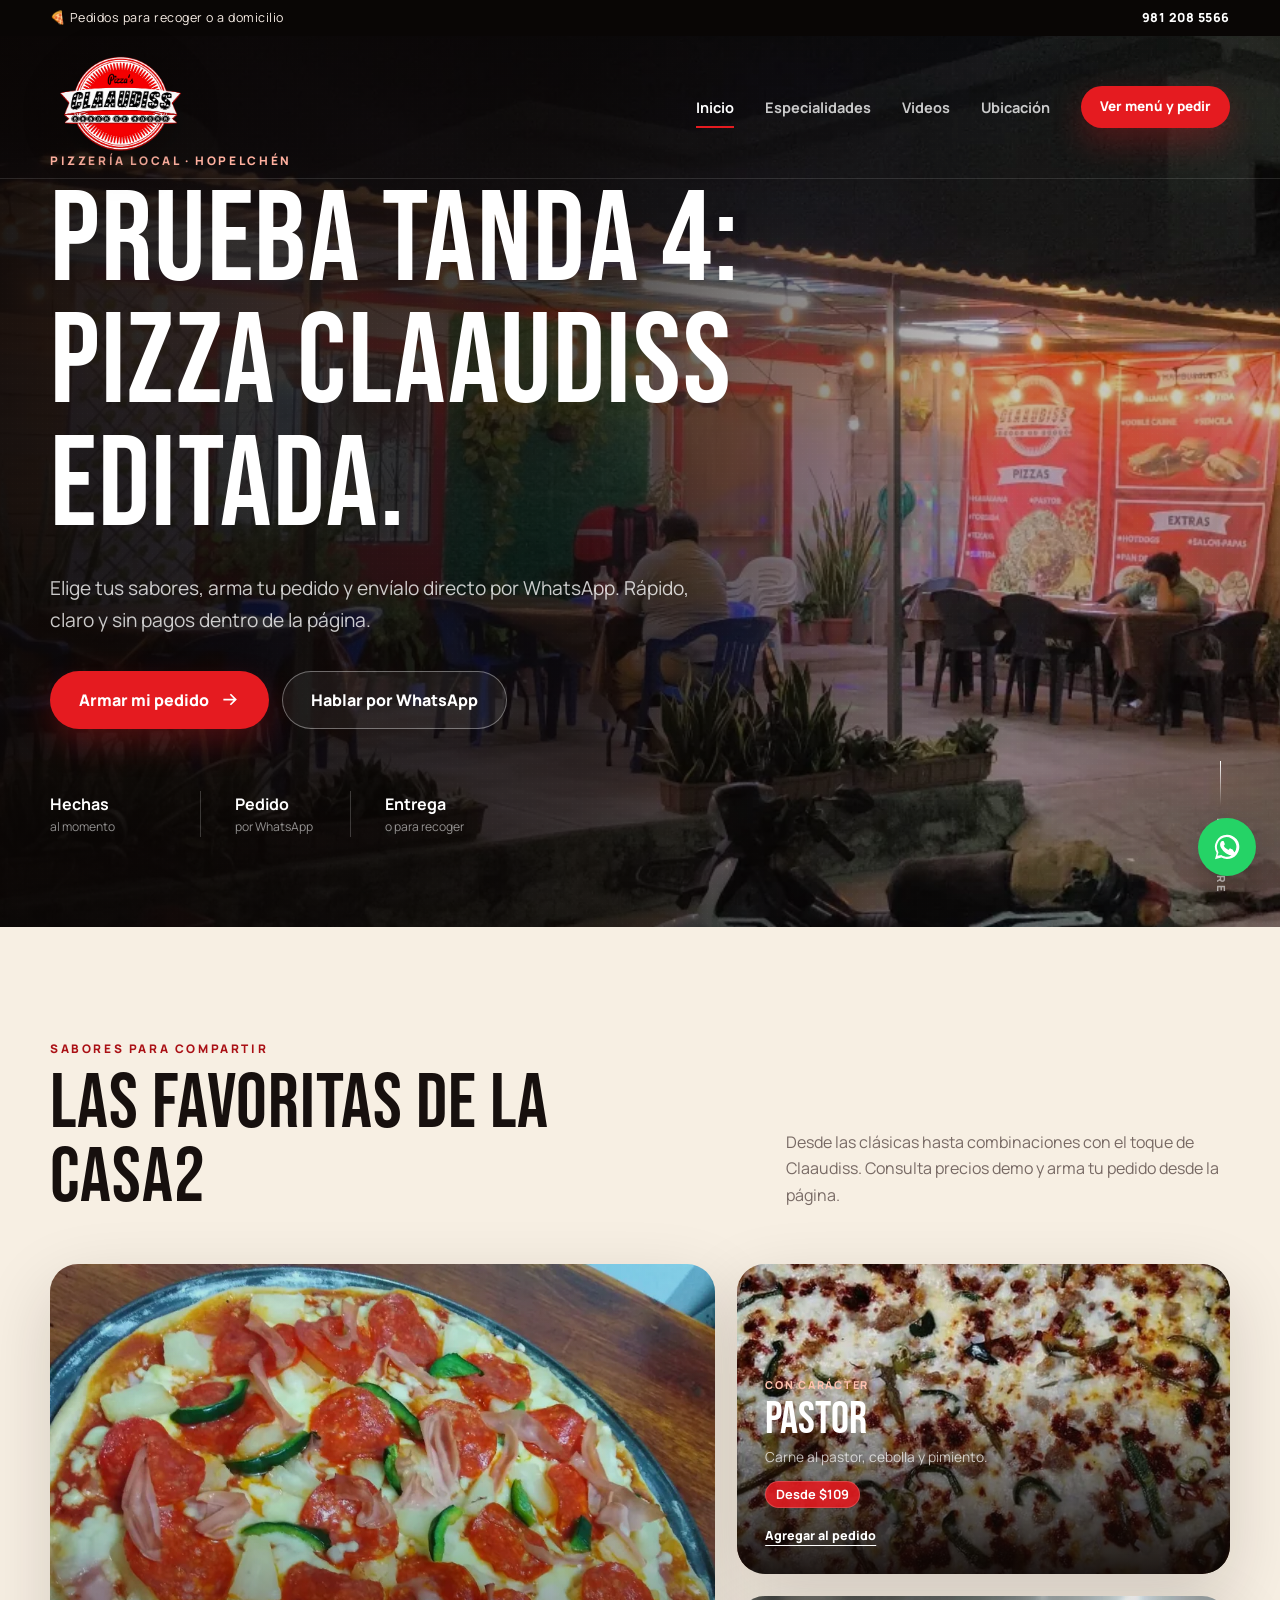
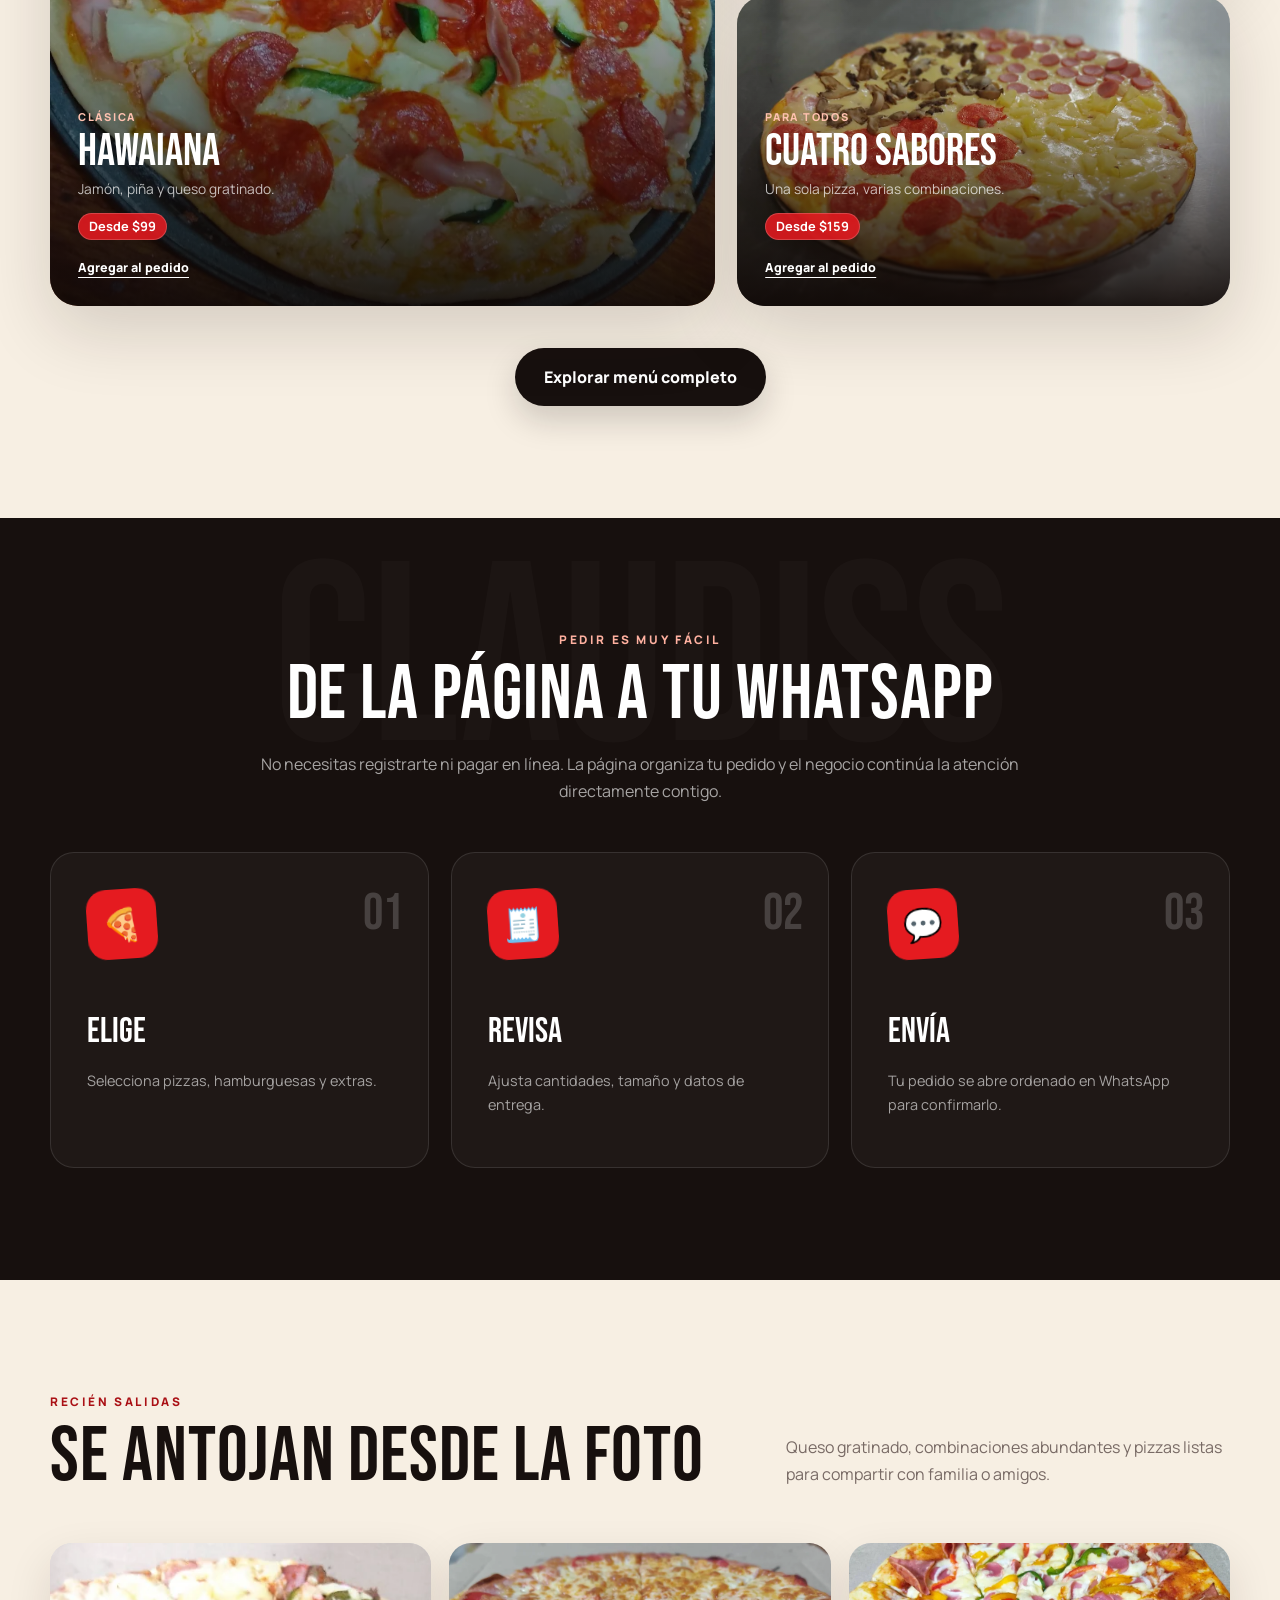
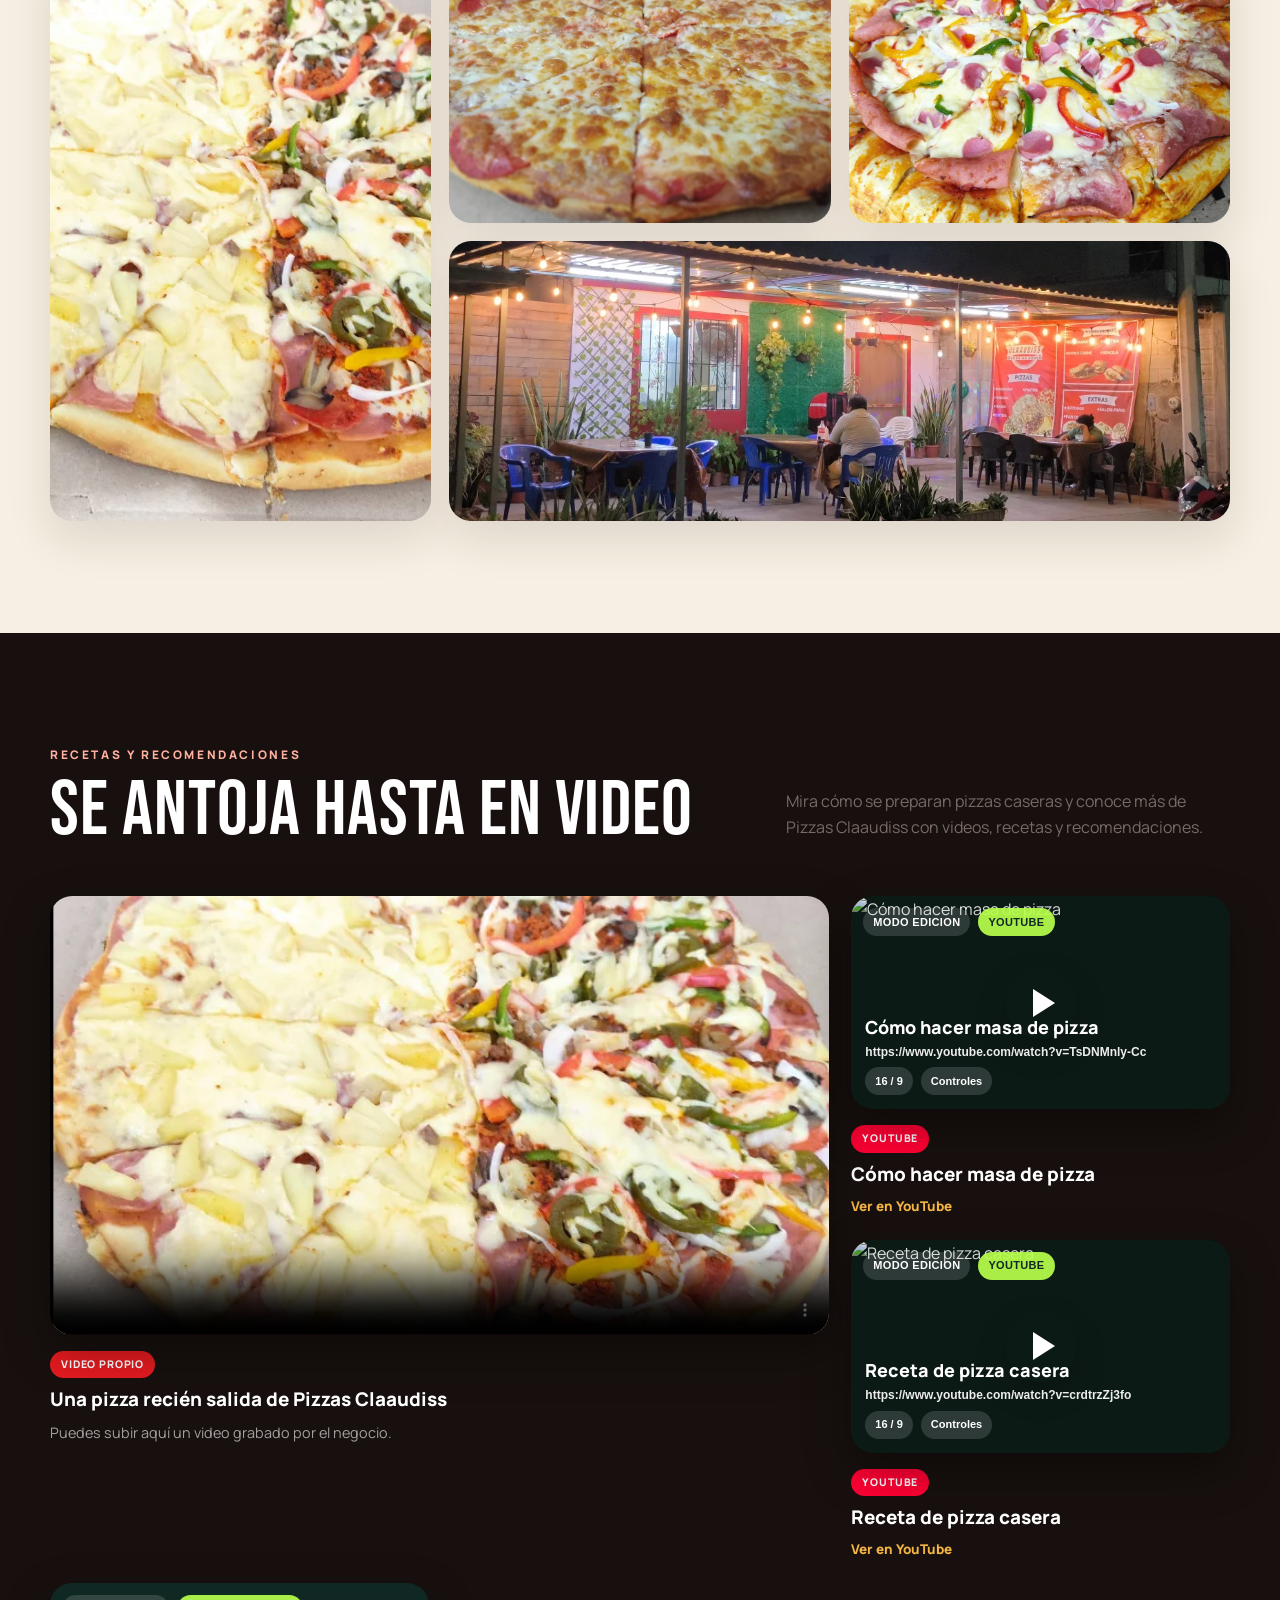
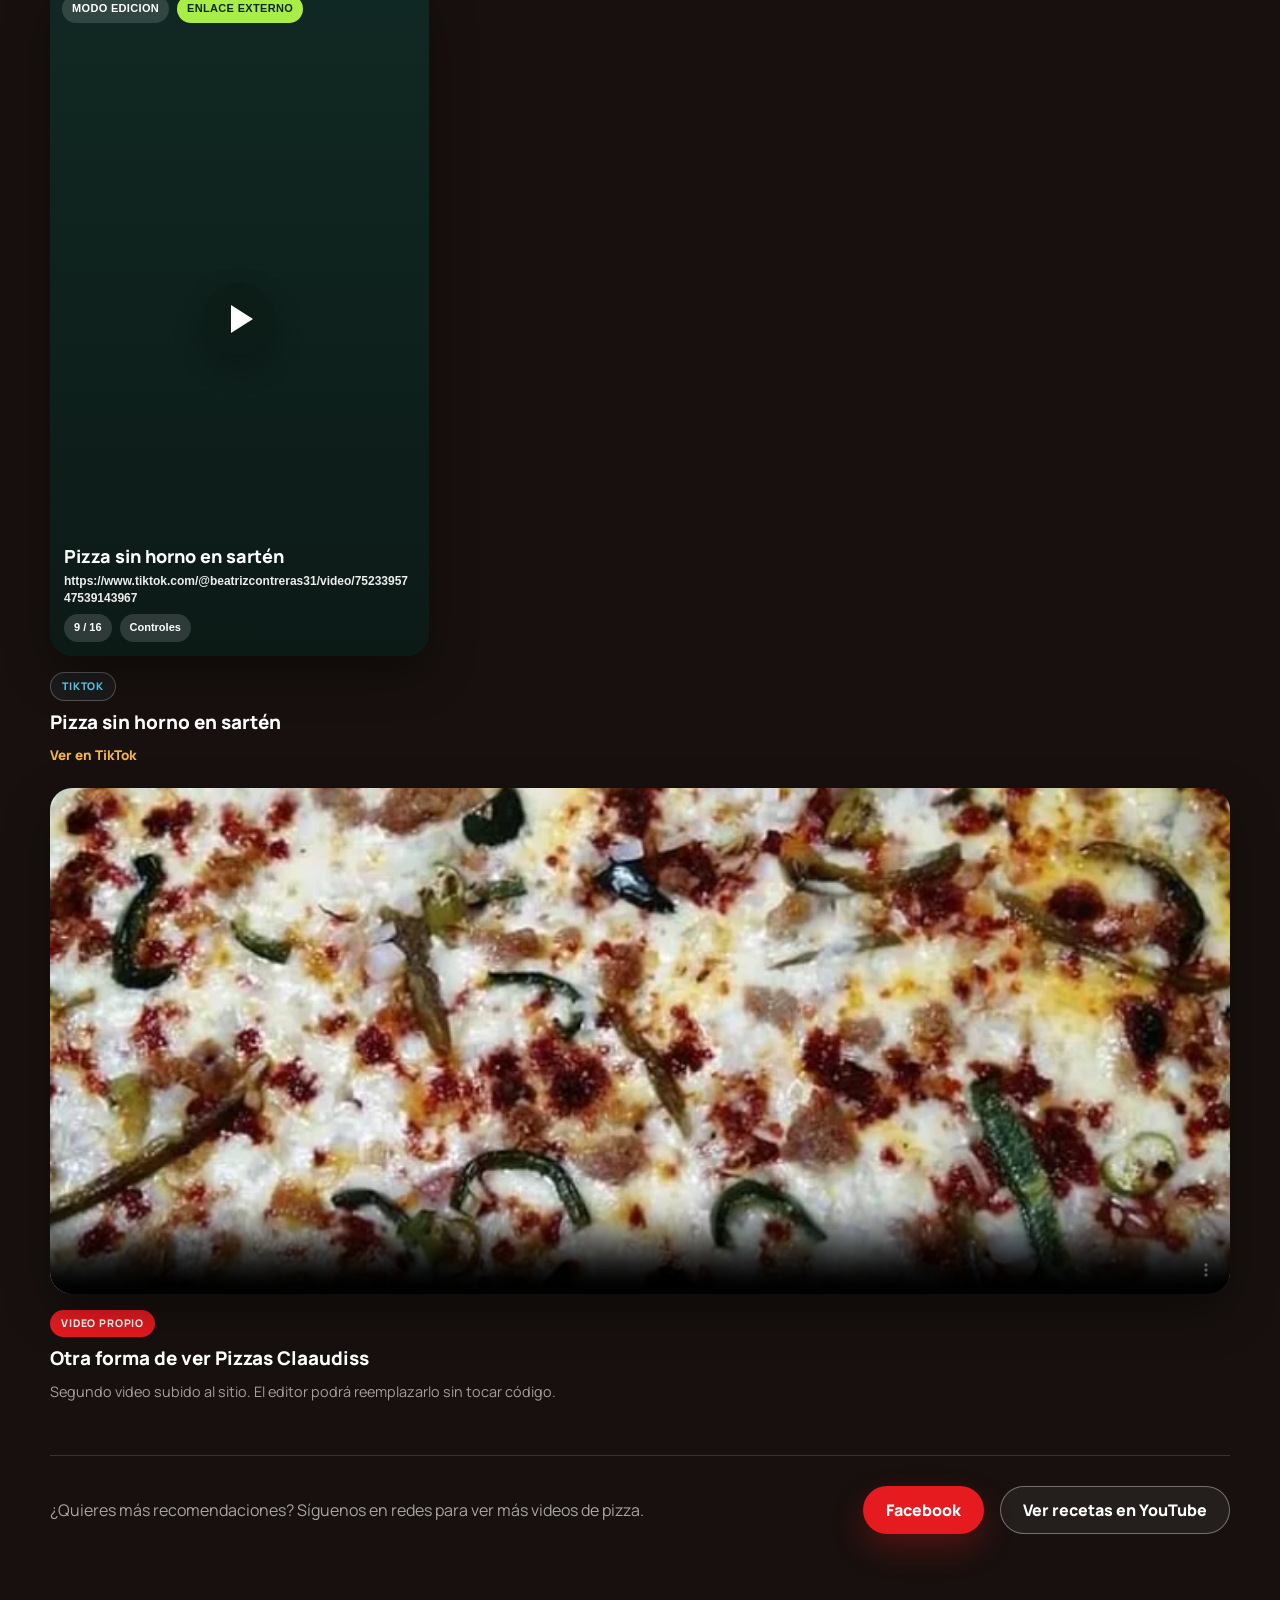
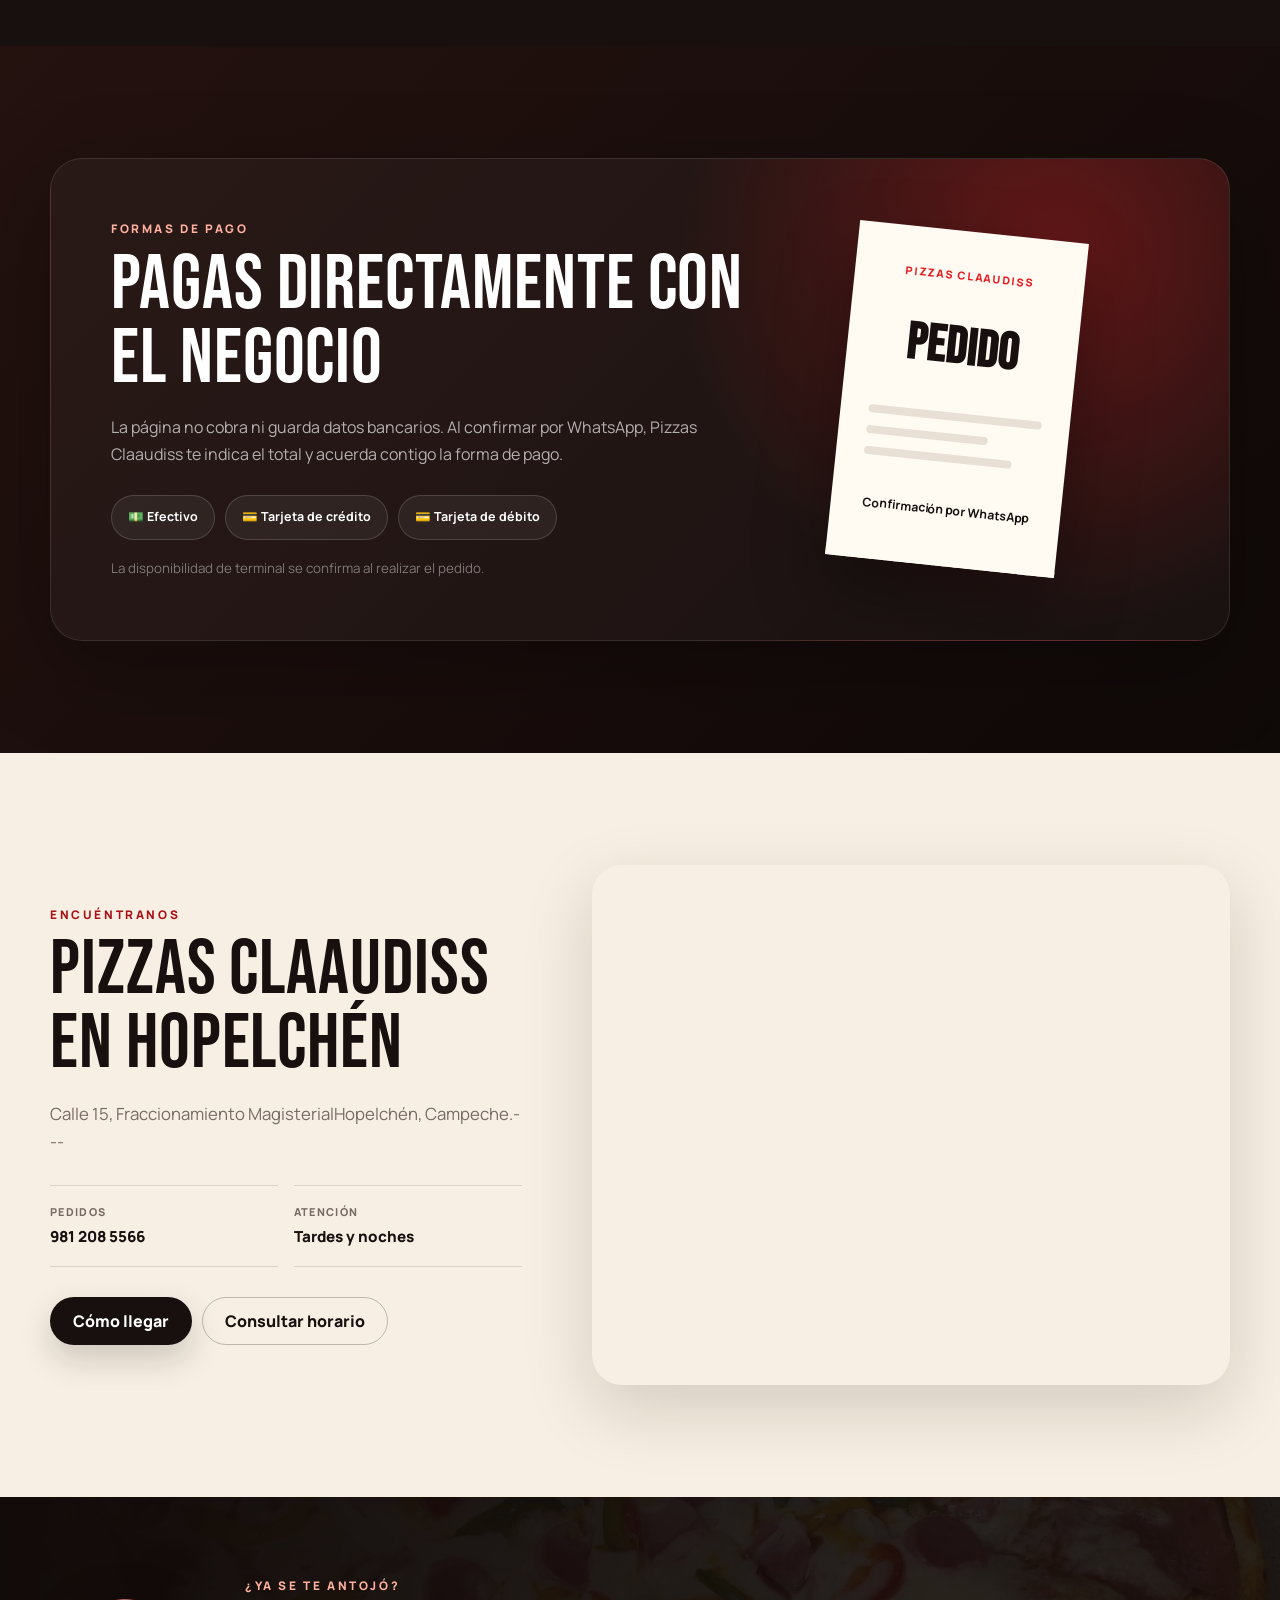
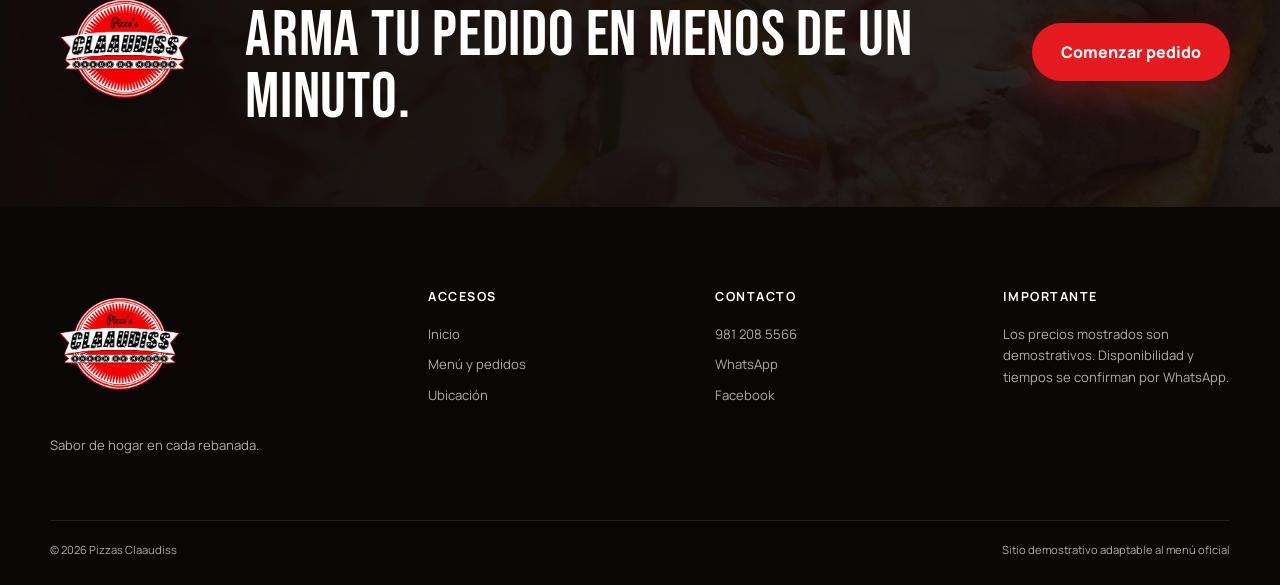
==== commit bac55368: "Actualiza index.html desde editor Excepcional Build" ====
--- a/index.html
+++ b/index.html
@@ -206,8 +206,8 @@
 
           <article class="video-card">
             <div class="video-frame">
-              <div data-eb-editable="video_embed" data-eb-key="video.embed.mass" data-eb-role="video" data-eb-kind="embed" data-eb-section="video" data-eb-value="%7B%22kind%22%3A%22video_embed%22%2C%22provider%22%3A%22youtube%22%2C%22url%22%3A%22https%3A%2F%2Fwww.youtube.com%2Fwatch%3Fv%3DTsDNMnly-Cc%22%2C%22title%22%3A%22C%C3%B3mo%20hacer%20masa%20de%20pizza%22%2C%22poster_url%22%3A%22%22%2C%22aspect_ratio%22%3A%229%20%2F%2016%22%2C%22autoplay%22%3Atrue%2C%22muted%22%3Atrue%2C%22loop%22%3Atrue%2C%22controls%22%3Afalse%7D" data-eb-render-mode="edit" data-eb-render-value="%7B%22kind%22%3A%22video_embed%22%2C%22provider%22%3A%22youtube%22%2C%22url%22%3A%22https%3A%2F%2Fwww.youtube.com%2Fwatch%3Fv%3DTsDNMnly-Cc%22%2C%22title%22%3A%22C%C3%B3mo%20hacer%20masa%20de%20pizza%22%2C%22poster_url%22%3A%22%22%2C%22aspect_ratio%22%3A%229%20%2F%2016%22%2C%22autoplay%22%3Atrue%2C%22muted%22%3Atrue%2C%22loop%22%3Atrue%2C%22controls%22%3Afalse%7D">
-      <div class="eb-video-editor-card" data-eb-video-preview="edit" style="position:relative;display:grid;width:100%;aspect-ratio:9 / 16;border-radius:18px;overflow:hidden;background:#0c1a16;color:#fff;">
+              <div data-eb-editable="video_embed" data-eb-key="video.embed.mass" data-eb-role="video" data-eb-kind="embed" data-eb-section="video" data-eb-value="%7B%22kind%22%3A%22video_embed%22%2C%22provider%22%3A%22youtube%22%2C%22url%22%3A%22https%3A%2F%2Fwww.youtube.com%2Fwatch%3Fv%3DTsDNMnly-Cc%22%2C%22title%22%3A%22C%C3%B3mo%20hacer%20masa%20de%20pizza%22%2C%22poster_url%22%3A%22%22%2C%22aspect_ratio%22%3A%2216%20%2F%209%22%2C%22autoplay%22%3Afalse%2C%22muted%22%3Afalse%2C%22loop%22%3Afalse%2C%22controls%22%3Atrue%7D" data-eb-render-mode="edit" data-eb-render-value="%7B%22kind%22%3A%22video_embed%22%2C%22provider%22%3A%22youtube%22%2C%22url%22%3A%22https%3A%2F%2Fwww.youtube.com%2Fwatch%3Fv%3DTsDNMnly-Cc%22%2C%22title%22%3A%22C%C3%B3mo%20hacer%20masa%20de%20pizza%22%2C%22poster_url%22%3A%22%22%2C%22aspect_ratio%22%3A%2216%20%2F%209%22%2C%22autoplay%22%3Afalse%2C%22muted%22%3Afalse%2C%22loop%22%3Afalse%2C%22controls%22%3Atrue%7D">
+      <div class="eb-video-editor-card" data-eb-video-preview="edit" style="position:relative;display:grid;width:100%;aspect-ratio:16 / 9;border-radius:18px;overflow:hidden;background:#0c1a16;color:#fff;">
         <img src="https://img.youtube.com/vi/TsDNMnly-Cc/hqdefault.jpg" alt="Cómo hacer masa de pizza" loading="lazy" style="position:absolute;inset:0;width:100%;height:100%;object-fit:cover;">
         <div style="position:absolute;inset:0;background:linear-gradient(180deg, rgba(12,26,22,.12) 0%, rgba(12,26,22,.78) 100%);"></div>
         <div style="position:absolute;top:12px;left:12px;display:flex;gap:8px;flex-wrap:wrap;align-items:center;">
@@ -223,8 +223,8 @@
           <strong style="font:800 18px/1.1 'Manrope',sans-serif;">Cómo hacer masa de pizza</strong>
           <span style="font:700 12px/1.45 'DM Sans',sans-serif;opacity:.92;word-break:break-word;">https://www.youtube.com/watch?v=TsDNMnly-Cc</span>
           <div style="display:flex;flex-wrap:wrap;gap:8px;">
-            <span style="display:inline-flex;align-items:center;min-height:28px;padding:0 10px;border-radius:999px;background:rgba(255,255,255,.14);font:800 11px/1 'DM Sans',sans-serif;">9 / 16</span>
-            <span style="display:inline-flex;align-items:center;min-height:28px;padding:0 10px;border-radius:999px;background:rgba(255,255,255,.14);font:800 11px/1 'DM Sans',sans-serif;">Autoplay</span><span style="display:inline-flex;align-items:center;min-height:28px;padding:0 10px;border-radius:999px;background:rgba(255,255,255,.14);font:800 11px/1 'DM Sans',sans-serif;">Muted</span><span style="display:inline-flex;align-items:center;min-height:28px;padding:0 10px;border-radius:999px;background:rgba(255,255,255,.14);font:800 11px/1 'DM Sans',sans-serif;">Loop</span><span style="display:inline-flex;align-items:center;min-height:28px;padding:0 10px;border-radius:999px;background:rgba(255,255,255,.14);font:800 11px/1 'DM Sans',sans-serif;">Sin controles</span>
+            <span style="display:inline-flex;align-items:center;min-height:28px;padding:0 10px;border-radius:999px;background:rgba(255,255,255,.14);font:800 11px/1 'DM Sans',sans-serif;">16 / 9</span>
+            <span style="display:inline-flex;align-items:center;min-height:28px;padding:0 10px;border-radius:999px;background:rgba(255,255,255,.14);font:800 11px/1 'DM Sans',sans-serif;">Controles</span>
           </div>
         </div>
       </div>
@@ -239,8 +239,8 @@
 
           <article class="video-card">
             <div class="video-frame">
-              <div data-eb-editable="video_embed" data-eb-key="video.embed.recipe" data-eb-role="video" data-eb-kind="embed" data-eb-section="video" data-eb-value="%7B%22kind%22%3A%22video_embed%22%2C%22provider%22%3A%22youtube%22%2C%22url%22%3A%22https%3A%2F%2Fwww.youtube.com%2Fwatch%3Fv%3DcrdtrzZj3fo%22%2C%22title%22%3A%22Receta%20de%20pizza%20casera%22%2C%22poster_url%22%3A%22%22%2C%22aspect_ratio%22%3A%229%20%2F%2016%22%2C%22autoplay%22%3Atrue%2C%22muted%22%3Atrue%2C%22loop%22%3Atrue%2C%22controls%22%3Afalse%7D" data-eb-render-mode="edit" data-eb-render-value="%7B%22kind%22%3A%22video_embed%22%2C%22provider%22%3A%22youtube%22%2C%22url%22%3A%22https%3A%2F%2Fwww.youtube.com%2Fwatch%3Fv%3DcrdtrzZj3fo%22%2C%22title%22%3A%22Receta%20de%20pizza%20casera%22%2C%22poster_url%22%3A%22%22%2C%22aspect_ratio%22%3A%229%20%2F%2016%22%2C%22autoplay%22%3Atrue%2C%22muted%22%3Atrue%2C%22loop%22%3Atrue%2C%22controls%22%3Afalse%7D">
-      <div class="eb-video-editor-card" data-eb-video-preview="edit" style="position:relative;display:grid;width:100%;aspect-ratio:9 / 16;border-radius:18px;overflow:hidden;background:#0c1a16;color:#fff;">
+              <div data-eb-editable="video_embed" data-eb-key="video.embed.recipe" data-eb-role="video" data-eb-kind="embed" data-eb-section="video" data-eb-value="%7B%22kind%22%3A%22video_embed%22%2C%22provider%22%3A%22youtube%22%2C%22url%22%3A%22https%3A%2F%2Fwww.youtube.com%2Fwatch%3Fv%3DcrdtrzZj3fo%22%2C%22title%22%3A%22Receta%20de%20pizza%20casera%22%2C%22poster_url%22%3A%22%22%2C%22aspect_ratio%22%3A%2216%20%2F%209%22%2C%22autoplay%22%3Afalse%2C%22muted%22%3Afalse%2C%22loop%22%3Afalse%2C%22controls%22%3Atrue%7D" data-eb-render-mode="edit" data-eb-render-value="%7B%22kind%22%3A%22video_embed%22%2C%22provider%22%3A%22youtube%22%2C%22url%22%3A%22https%3A%2F%2Fwww.youtube.com%2Fwatch%3Fv%3DcrdtrzZj3fo%22%2C%22title%22%3A%22Receta%20de%20pizza%20casera%22%2C%22poster_url%22%3A%22%22%2C%22aspect_ratio%22%3A%2216%20%2F%209%22%2C%22autoplay%22%3Afalse%2C%22muted%22%3Afalse%2C%22loop%22%3Afalse%2C%22controls%22%3Atrue%7D">
+      <div class="eb-video-editor-card" data-eb-video-preview="edit" style="position:relative;display:grid;width:100%;aspect-ratio:16 / 9;border-radius:18px;overflow:hidden;background:#0c1a16;color:#fff;">
         <img src="https://img.youtube.com/vi/crdtrzZj3fo/hqdefault.jpg" alt="Receta de pizza casera" loading="lazy" style="position:absolute;inset:0;width:100%;height:100%;object-fit:cover;">
         <div style="position:absolute;inset:0;background:linear-gradient(180deg, rgba(12,26,22,.12) 0%, rgba(12,26,22,.78) 100%);"></div>
         <div style="position:absolute;top:12px;left:12px;display:flex;gap:8px;flex-wrap:wrap;align-items:center;">
@@ -256,8 +256,8 @@
           <strong style="font:800 18px/1.1 'Manrope',sans-serif;">Receta de pizza casera</strong>
           <span style="font:700 12px/1.45 'DM Sans',sans-serif;opacity:.92;word-break:break-word;">https://www.youtube.com/watch?v=crdtrzZj3fo</span>
           <div style="display:flex;flex-wrap:wrap;gap:8px;">
-            <span style="display:inline-flex;align-items:center;min-height:28px;padding:0 10px;border-radius:999px;background:rgba(255,255,255,.14);font:800 11px/1 'DM Sans',sans-serif;">9 / 16</span>
-            <span style="display:inline-flex;align-items:center;min-height:28px;padding:0 10px;border-radius:999px;background:rgba(255,255,255,.14);font:800 11px/1 'DM Sans',sans-serif;">Autoplay</span><span style="display:inline-flex;align-items:center;min-height:28px;padding:0 10px;border-radius:999px;background:rgba(255,255,255,.14);font:800 11px/1 'DM Sans',sans-serif;">Muted</span><span style="display:inline-flex;align-items:center;min-height:28px;padding:0 10px;border-radius:999px;background:rgba(255,255,255,.14);font:800 11px/1 'DM Sans',sans-serif;">Loop</span><span style="display:inline-flex;align-items:center;min-height:28px;padding:0 10px;border-radius:999px;background:rgba(255,255,255,.14);font:800 11px/1 'DM Sans',sans-serif;">Sin controles</span>
+            <span style="display:inline-flex;align-items:center;min-height:28px;padding:0 10px;border-radius:999px;background:rgba(255,255,255,.14);font:800 11px/1 'DM Sans',sans-serif;">16 / 9</span>
+            <span style="display:inline-flex;align-items:center;min-height:28px;padding:0 10px;border-radius:999px;background:rgba(255,255,255,.14);font:800 11px/1 'DM Sans',sans-serif;">Controles</span>
           </div>
         </div>
       </div>
@@ -272,8 +272,8 @@
 
           <article class="video-card">
             <div class="video-frame video-frame--tall">
-              <div data-eb-editable="video_embed" data-eb-key="video.embed.tiktok" data-eb-role="video" data-eb-kind="embed" data-eb-section="video" data-eb-value="%7B%22kind%22%3A%22video_embed%22%2C%22provider%22%3A%22external%22%2C%22url%22%3A%22https%3A%2F%2Fwww.tiktok.com%2F%40beatrizcontreras31%2Fvideo%2F7523395747539143967%22%2C%22title%22%3A%22Pizza%20sin%20horno%20en%20sart%C3%A9n%22%2C%22poster_url%22%3A%22%22%2C%22aspect_ratio%22%3A%2216%20%2F%209%22%2C%22autoplay%22%3Afalse%2C%22muted%22%3Afalse%2C%22loop%22%3Afalse%2C%22controls%22%3Atrue%7D" data-eb-render-mode="edit" data-eb-render-value="%7B%22kind%22%3A%22video_embed%22%2C%22provider%22%3A%22external%22%2C%22url%22%3A%22https%3A%2F%2Fwww.tiktok.com%2F%40beatrizcontreras31%2Fvideo%2F7523395747539143967%22%2C%22title%22%3A%22Pizza%20sin%20horno%20en%20sart%C3%A9n%22%2C%22poster_url%22%3A%22%22%2C%22aspect_ratio%22%3A%2216%20%2F%209%22%2C%22autoplay%22%3Afalse%2C%22muted%22%3Afalse%2C%22loop%22%3Afalse%2C%22controls%22%3Atrue%7D">
-      <div class="eb-video-editor-card" data-eb-video-preview="edit" style="position:relative;display:grid;width:100%;aspect-ratio:16 / 9;border-radius:18px;overflow:hidden;background:#0c1a16;color:#fff;">
+              <div data-eb-editable="video_embed" data-eb-key="video.embed.tiktok" data-eb-role="video" data-eb-kind="embed" data-eb-section="video" data-eb-value="%7B%22kind%22%3A%22video_embed%22%2C%22provider%22%3A%22external%22%2C%22url%22%3A%22https%3A%2F%2Fwww.tiktok.com%2F%40beatrizcontreras31%2Fvideo%2F7523395747539143967%22%2C%22title%22%3A%22Pizza%20sin%20horno%20en%20sart%C3%A9n%22%2C%22poster_url%22%3A%22%22%2C%22aspect_ratio%22%3A%229%20%2F%2016%22%2C%22autoplay%22%3Afalse%2C%22muted%22%3Afalse%2C%22loop%22%3Afalse%2C%22controls%22%3Atrue%7D" data-eb-render-mode="edit" data-eb-render-value="%7B%22kind%22%3A%22video_embed%22%2C%22provider%22%3A%22external%22%2C%22url%22%3A%22https%3A%2F%2Fwww.tiktok.com%2F%40beatrizcontreras31%2Fvideo%2F7523395747539143967%22%2C%22title%22%3A%22Pizza%20sin%20horno%20en%20sart%C3%A9n%22%2C%22poster_url%22%3A%22%22%2C%22aspect_ratio%22%3A%229%20%2F%2016%22%2C%22autoplay%22%3Afalse%2C%22muted%22%3Afalse%2C%22loop%22%3Afalse%2C%22controls%22%3Atrue%7D">
+      <div class="eb-video-editor-card" data-eb-video-preview="edit" style="position:relative;display:grid;width:100%;aspect-ratio:9 / 16;border-radius:18px;overflow:hidden;background:#0c1a16;color:#fff;">
         
         <div style="position:absolute;inset:0;background:linear-gradient(180deg, #102823 0%, #0c1a16 100%);"></div>
         <div style="position:absolute;top:12px;left:12px;display:flex;gap:8px;flex-wrap:wrap;align-items:center;">
@@ -289,7 +289,7 @@
           <strong style="font:800 18px/1.1 'Manrope',sans-serif;">Pizza sin horno en sartén</strong>
           <span style="font:700 12px/1.45 'DM Sans',sans-serif;opacity:.92;word-break:break-word;">https://www.tiktok.com/@beatrizcontreras31/video/7523395747539143967</span>
           <div style="display:flex;flex-wrap:wrap;gap:8px;">
-            <span style="display:inline-flex;align-items:center;min-height:28px;padding:0 10px;border-radius:999px;background:rgba(255,255,255,.14);font:800 11px/1 'DM Sans',sans-serif;">16 / 9</span>
+            <span style="display:inline-flex;align-items:center;min-height:28px;padding:0 10px;border-radius:999px;background:rgba(255,255,255,.14);font:800 11px/1 'DM Sans',sans-serif;">9 / 16</span>
             <span style="display:inline-flex;align-items:center;min-height:28px;padding:0 10px;border-radius:999px;background:rgba(255,255,255,.14);font:800 11px/1 'DM Sans',sans-serif;">Controles</span>
           </div>
         </div>
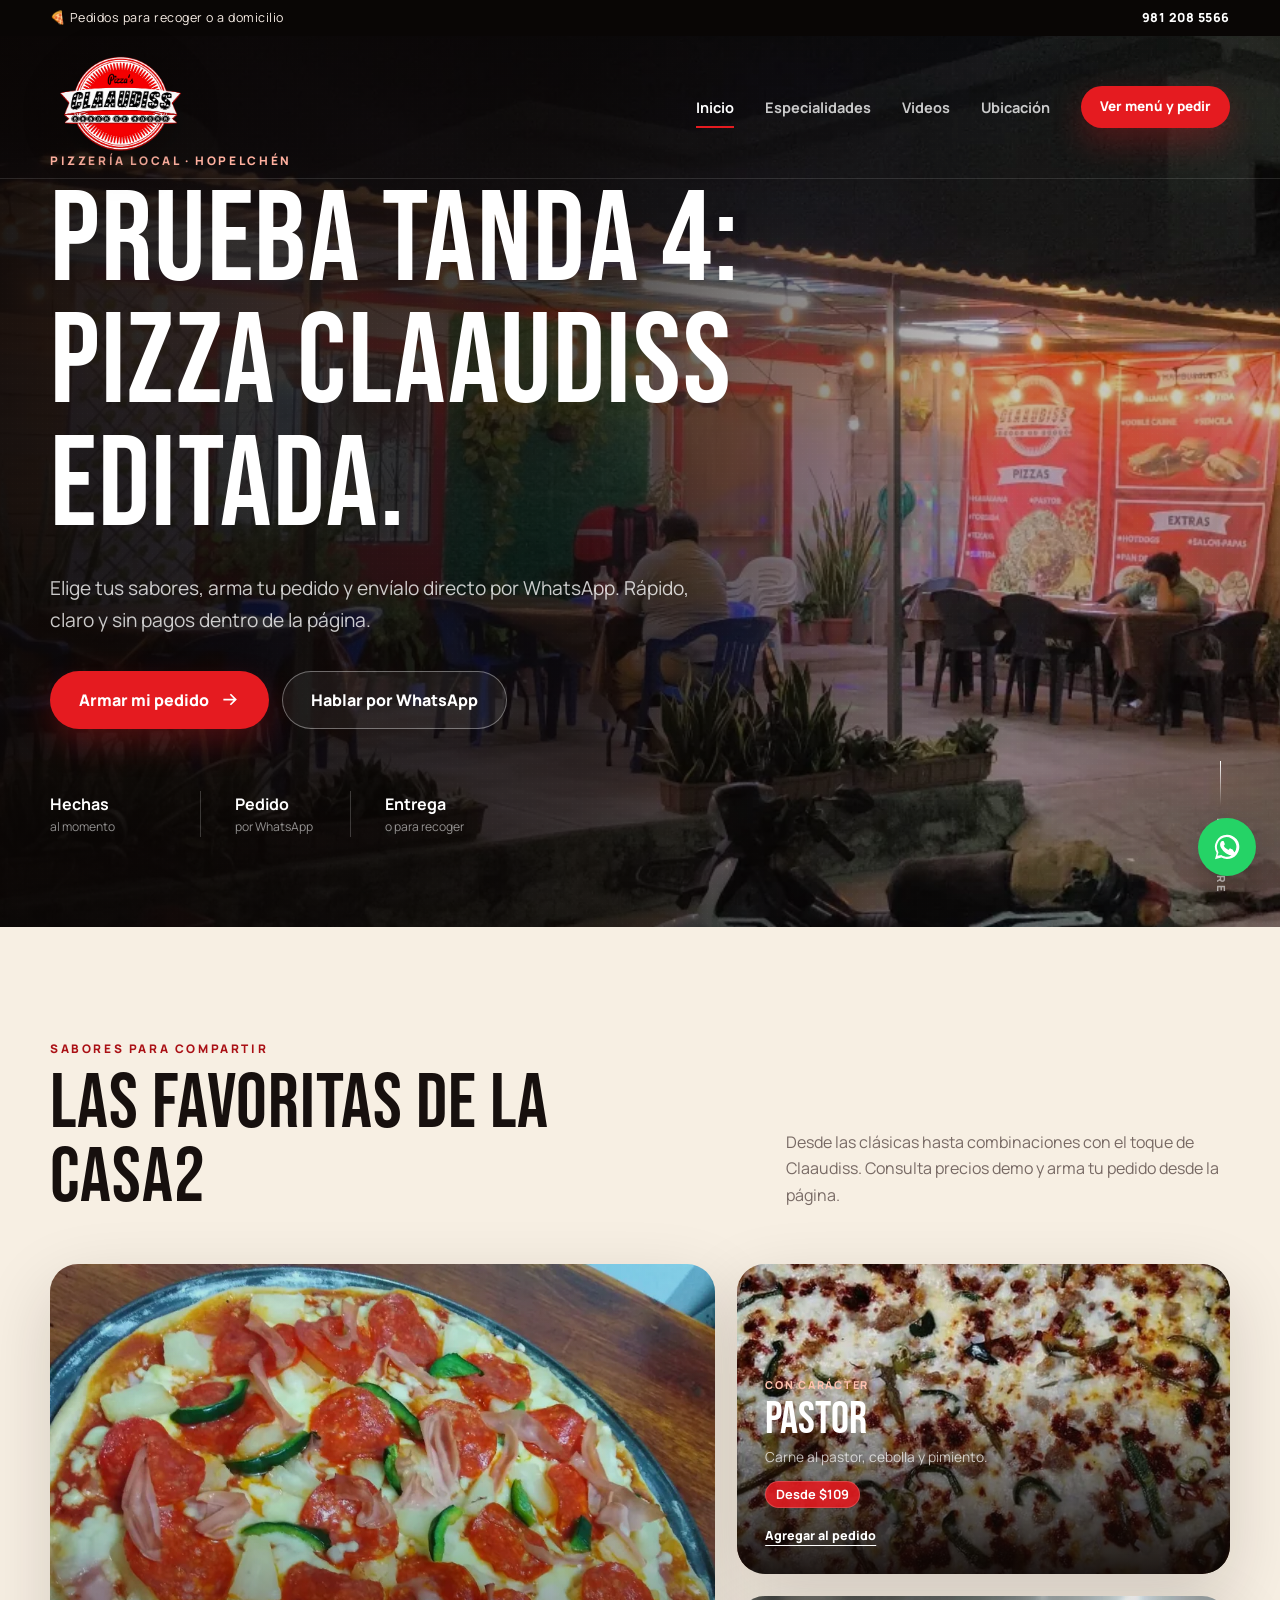
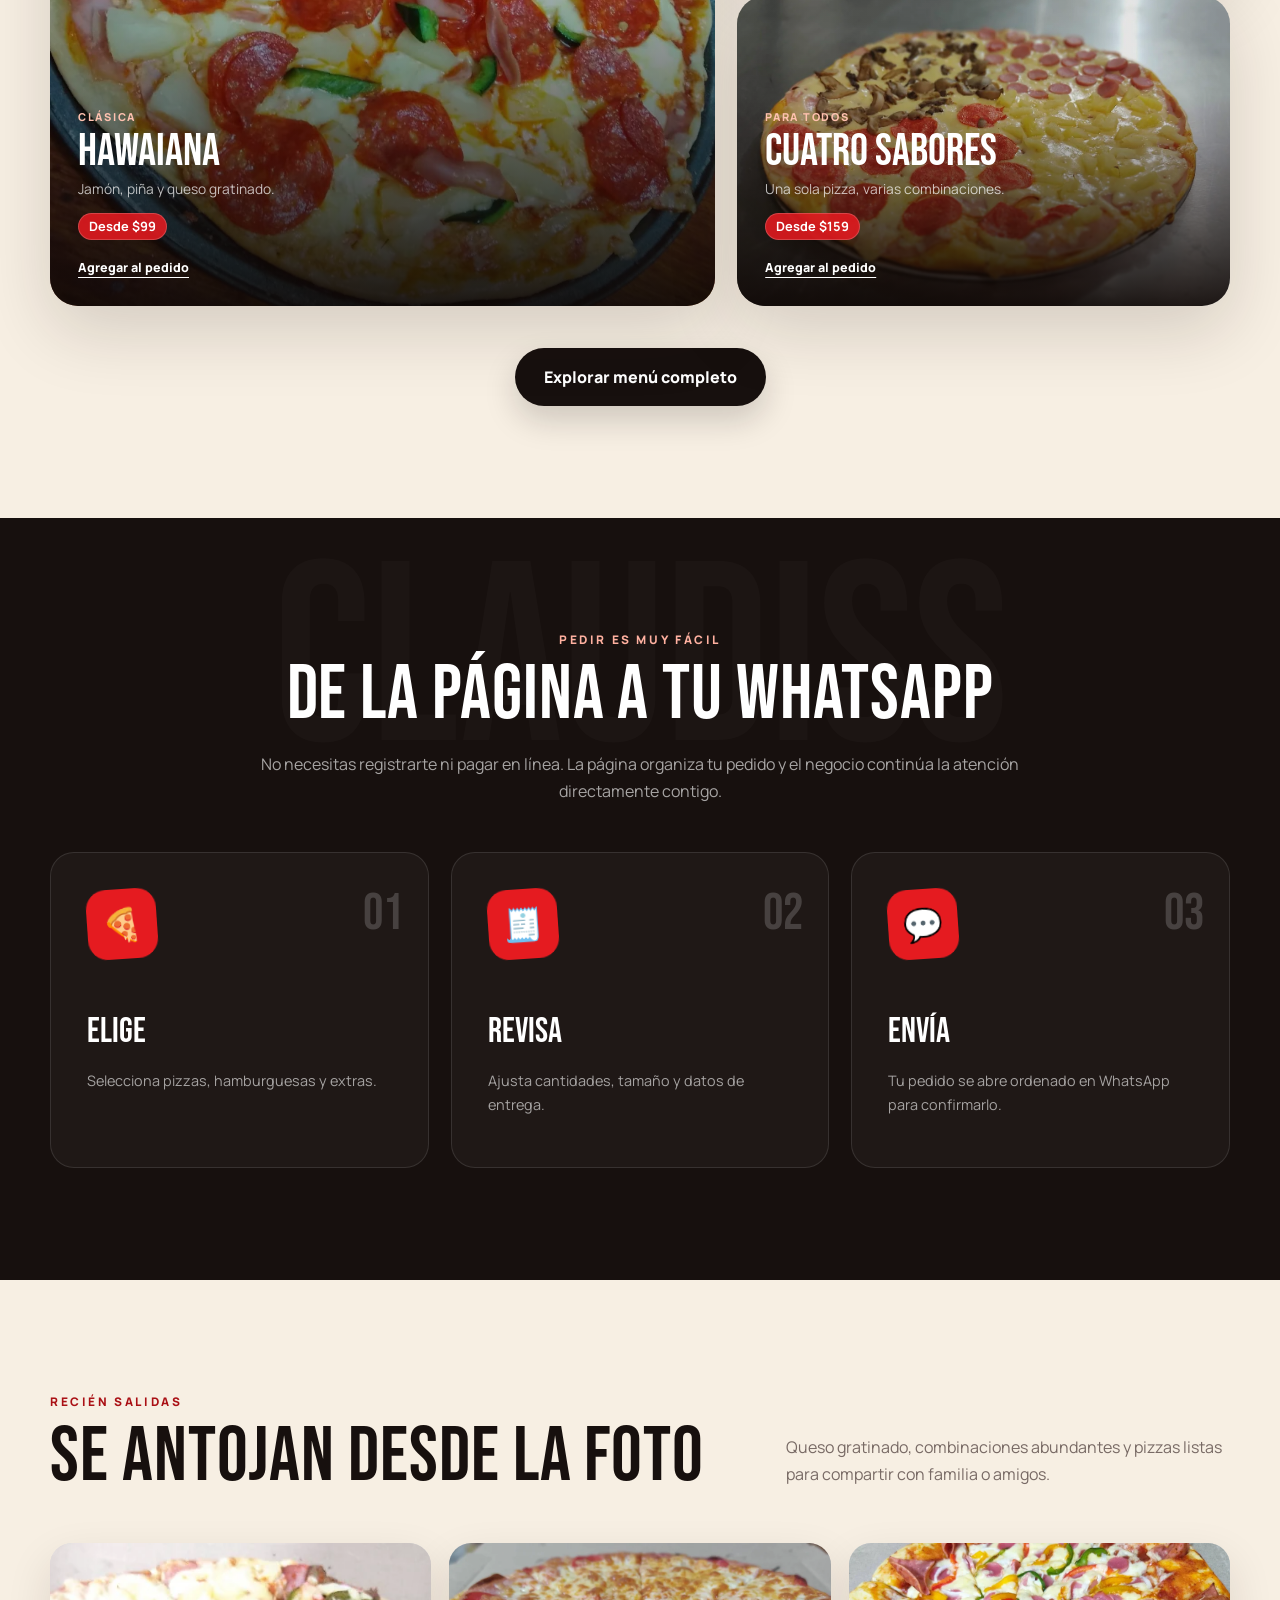
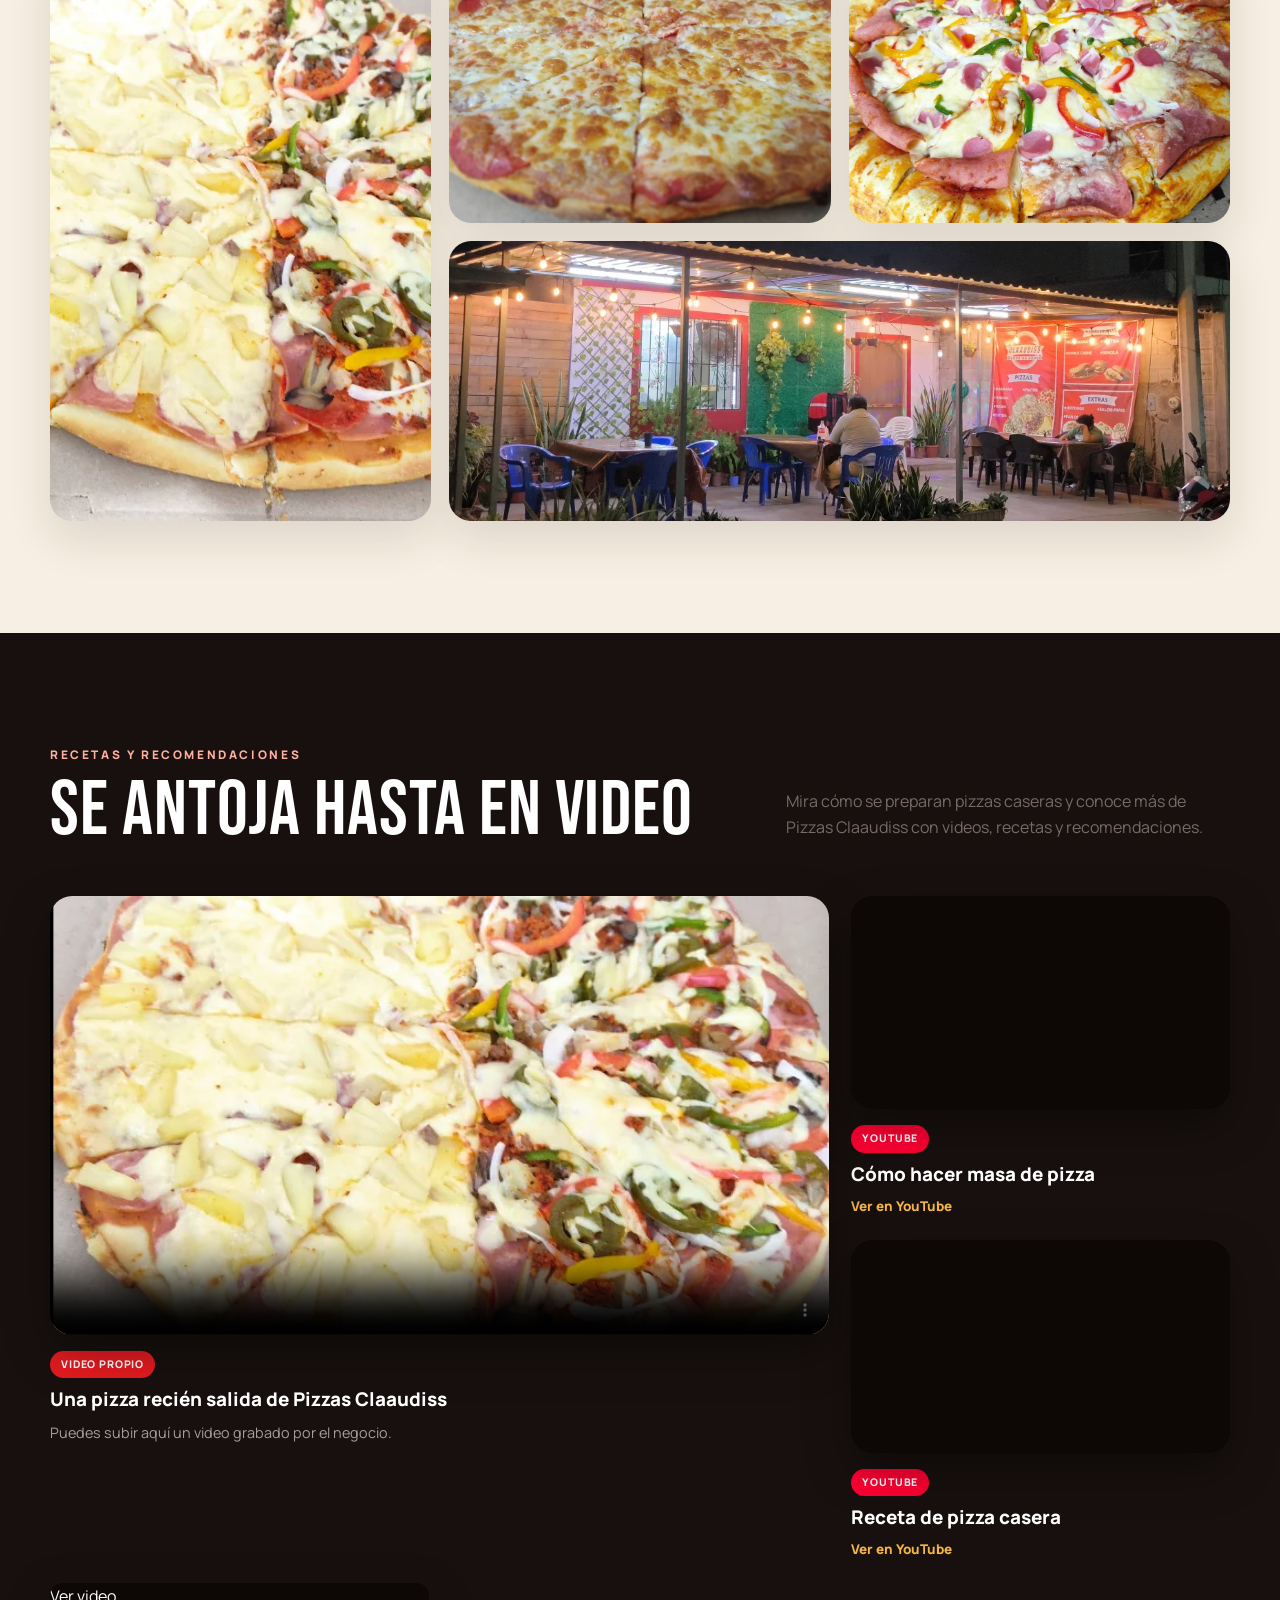
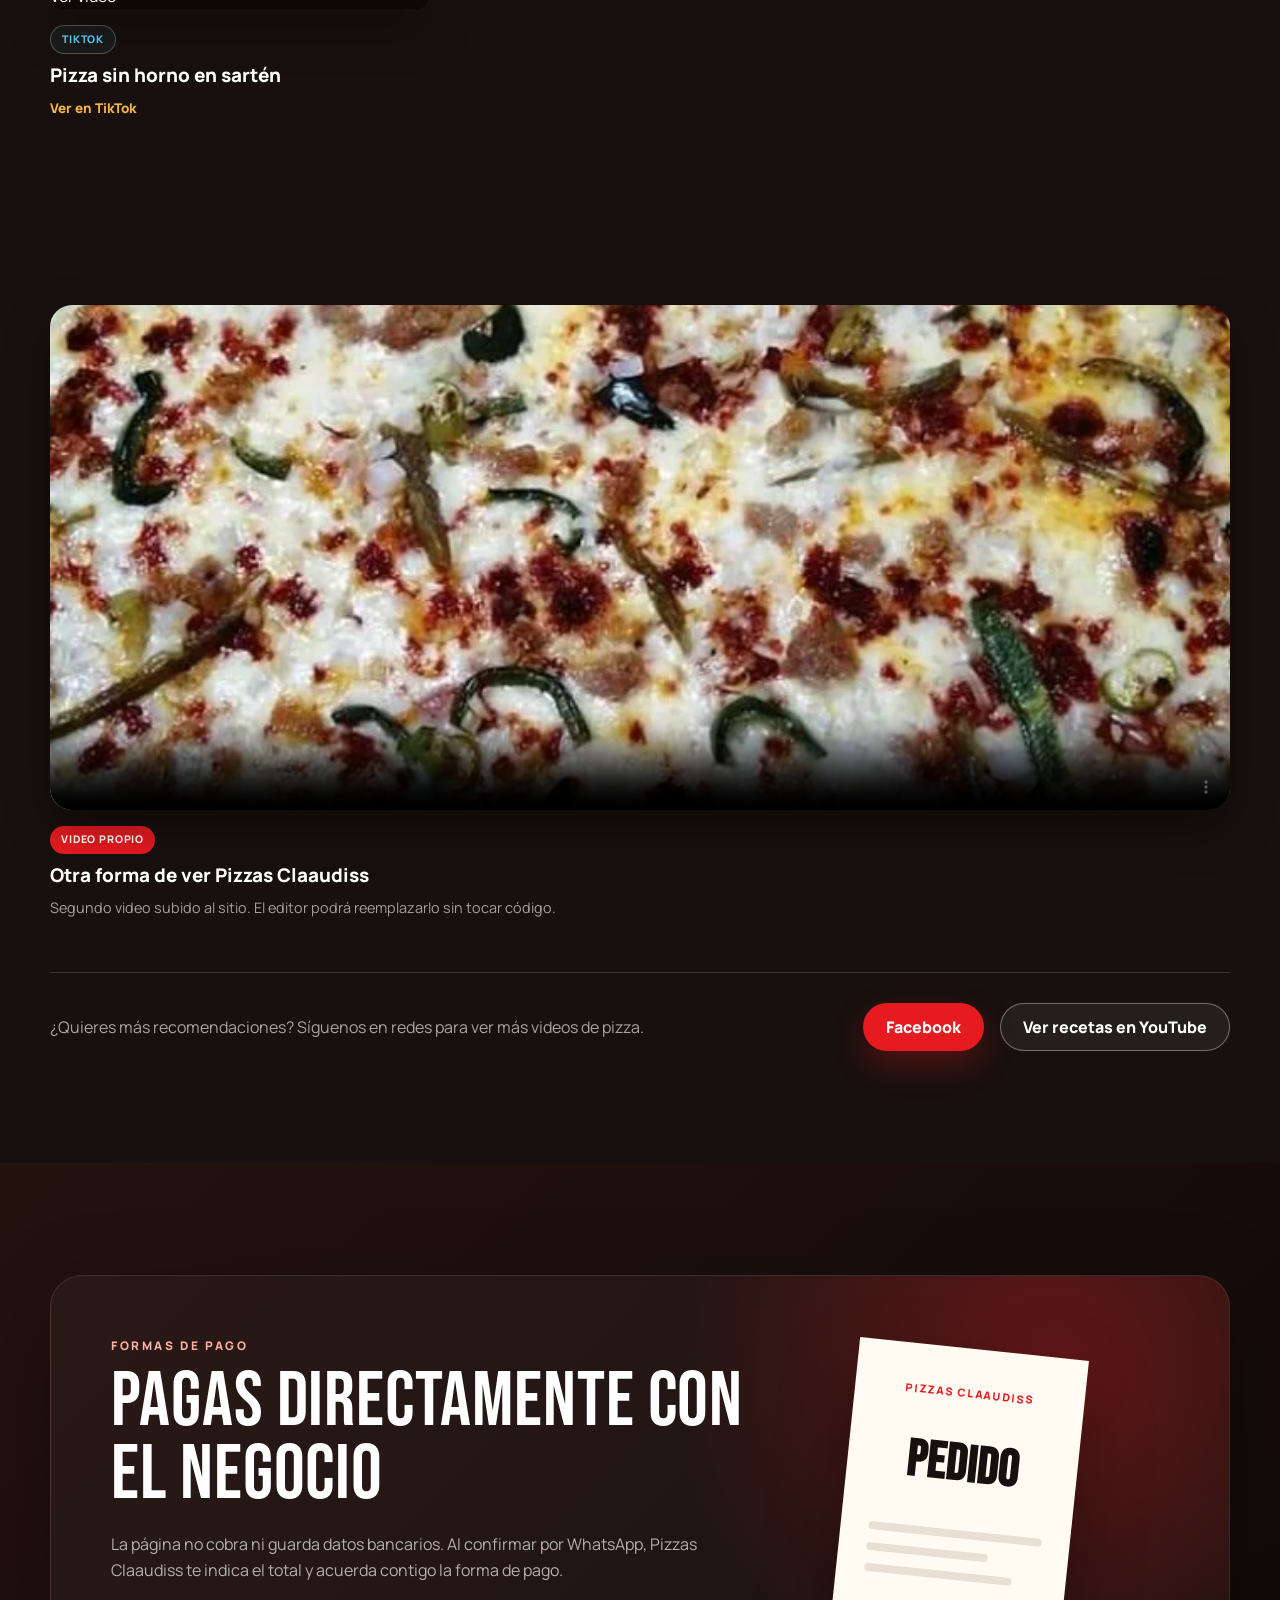
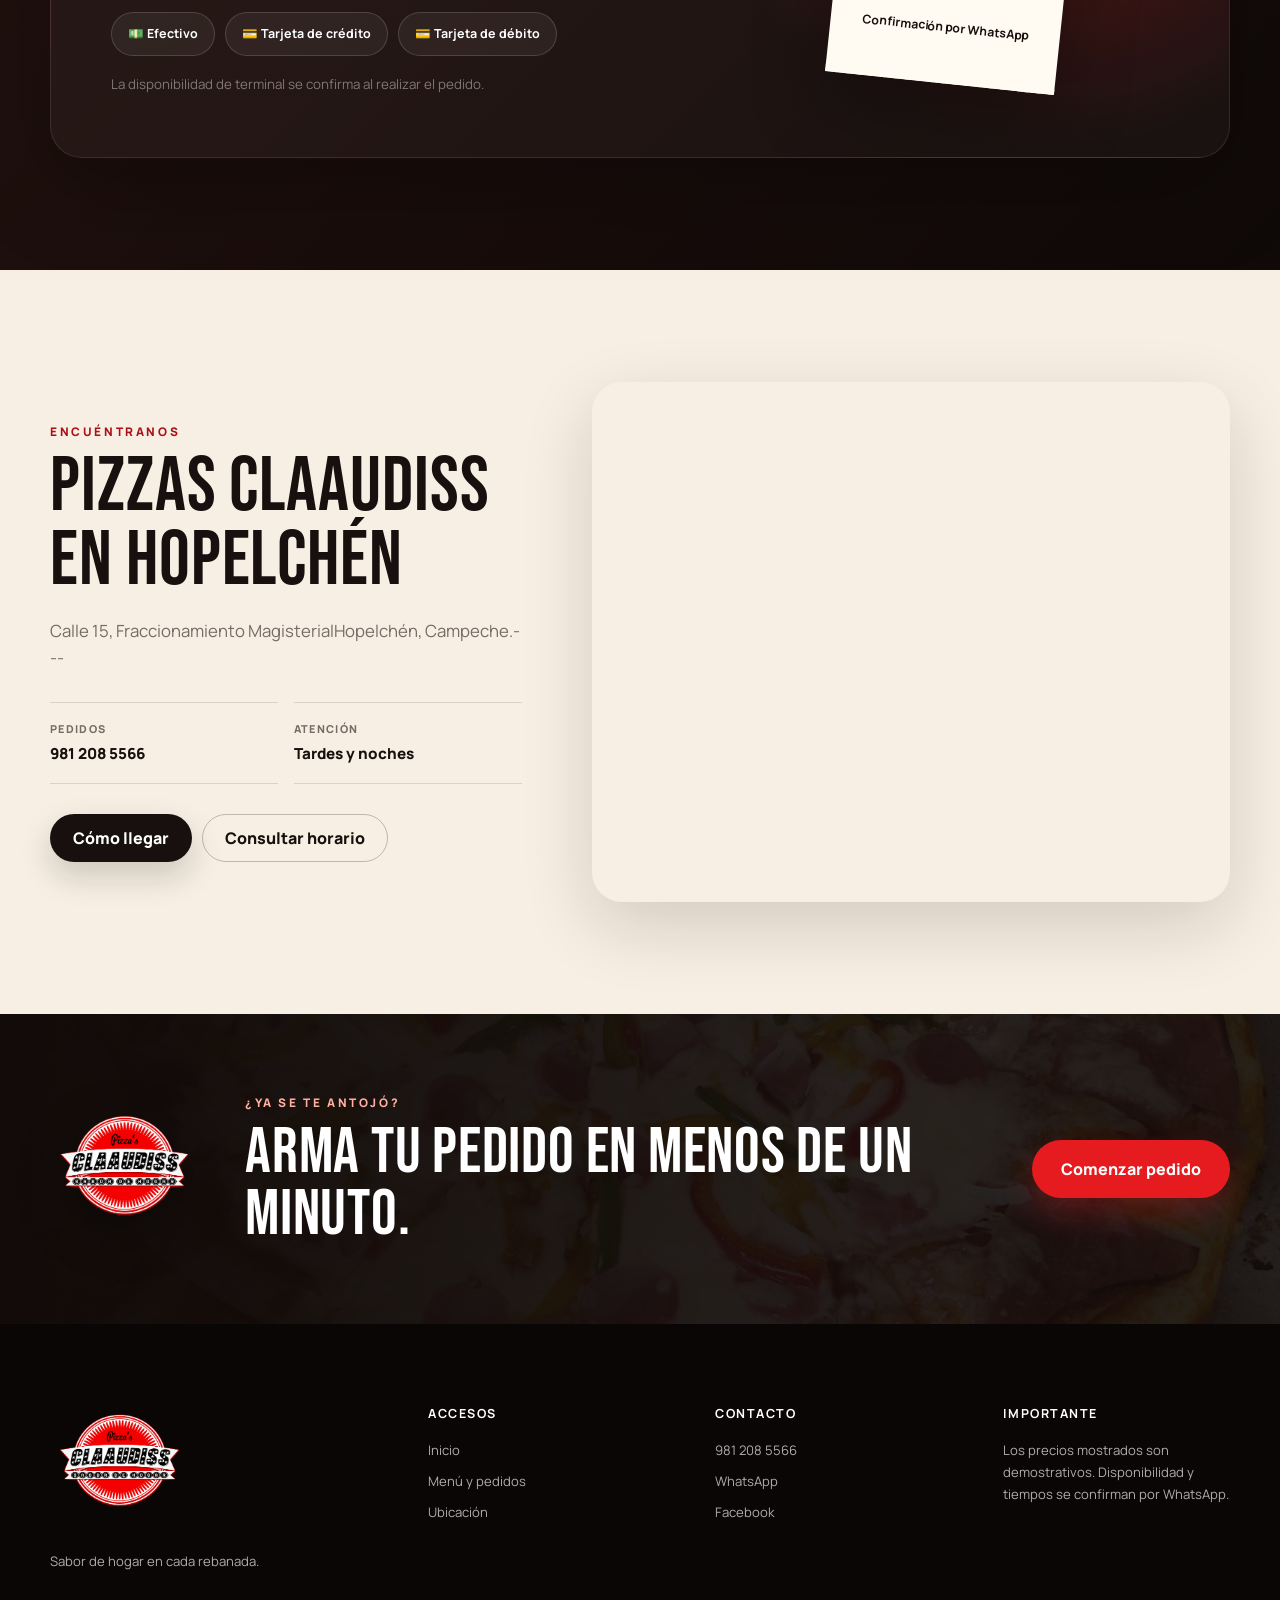
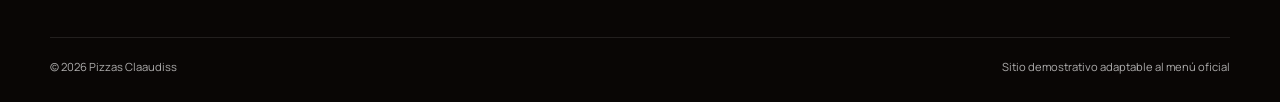
==== commit 45267497: "Actualiza index.html desde editor Excepcional Build" ====
--- a/index.html
+++ b/index.html
@@ -206,29 +206,11 @@
 
           <article class="video-card">
             <div class="video-frame">
-              <div data-eb-editable="video_embed" data-eb-key="video.embed.mass" data-eb-role="video" data-eb-kind="embed" data-eb-section="video" data-eb-value="%7B%22kind%22%3A%22video_embed%22%2C%22provider%22%3A%22youtube%22%2C%22url%22%3A%22https%3A%2F%2Fwww.youtube.com%2Fwatch%3Fv%3DTsDNMnly-Cc%22%2C%22title%22%3A%22C%C3%B3mo%20hacer%20masa%20de%20pizza%22%2C%22poster_url%22%3A%22%22%2C%22aspect_ratio%22%3A%2216%20%2F%209%22%2C%22autoplay%22%3Afalse%2C%22muted%22%3Afalse%2C%22loop%22%3Afalse%2C%22controls%22%3Atrue%7D" data-eb-render-mode="edit" data-eb-render-value="%7B%22kind%22%3A%22video_embed%22%2C%22provider%22%3A%22youtube%22%2C%22url%22%3A%22https%3A%2F%2Fwww.youtube.com%2Fwatch%3Fv%3DTsDNMnly-Cc%22%2C%22title%22%3A%22C%C3%B3mo%20hacer%20masa%20de%20pizza%22%2C%22poster_url%22%3A%22%22%2C%22aspect_ratio%22%3A%2216%20%2F%209%22%2C%22autoplay%22%3Afalse%2C%22muted%22%3Afalse%2C%22loop%22%3Afalse%2C%22controls%22%3Atrue%7D">
-      <div class="eb-video-editor-card" data-eb-video-preview="edit" style="position:relative;display:grid;width:100%;aspect-ratio:16 / 9;border-radius:18px;overflow:hidden;background:#0c1a16;color:#fff;">
-        <img src="https://img.youtube.com/vi/TsDNMnly-Cc/hqdefault.jpg" alt="Cómo hacer masa de pizza" loading="lazy" style="position:absolute;inset:0;width:100%;height:100%;object-fit:cover;">
-        <div style="position:absolute;inset:0;background:linear-gradient(180deg, rgba(12,26,22,.12) 0%, rgba(12,26,22,.78) 100%);"></div>
-        <div style="position:absolute;top:12px;left:12px;display:flex;gap:8px;flex-wrap:wrap;align-items:center;">
-          <span style="display:inline-flex;align-items:center;min-height:28px;padding:0 10px;border-radius:999px;background:rgba(255,255,255,.14);font:800 11px/1 'DM Sans',sans-serif;letter-spacing:.03em;text-transform:uppercase;">Modo edicion</span>
-          <span style="display:inline-flex;align-items:center;min-height:28px;padding:0 10px;border-radius:999px;background:rgba(183,255,74,.92);color:#102823;font:900 11px/1 'DM Sans',sans-serif;letter-spacing:.03em;text-transform:uppercase;">YouTube</span>
-        </div>
-        <div style="position:absolute;inset:0;display:grid;place-items:center;pointer-events:none;">
-          <span style="display:grid;place-items:center;width:72px;height:72px;border-radius:999px;background:rgba(12,26,22,.62);box-shadow:0 12px 30px rgba(0,0,0,.24);">
-            <span style="display:block;width:0;height:0;margin-left:6px;border-top:14px solid transparent;border-bottom:14px solid transparent;border-left:22px solid #fff;"></span>
-          </span>
-        </div>
-        <div style="position:absolute;left:14px;right:14px;bottom:14px;display:grid;gap:6px;">
-          <strong style="font:800 18px/1.1 'Manrope',sans-serif;">Cómo hacer masa de pizza</strong>
-          <span style="font:700 12px/1.45 'DM Sans',sans-serif;opacity:.92;word-break:break-word;">https://www.youtube.com/watch?v=TsDNMnly-Cc</span>
-          <div style="display:flex;flex-wrap:wrap;gap:8px;">
-            <span style="display:inline-flex;align-items:center;min-height:28px;padding:0 10px;border-radius:999px;background:rgba(255,255,255,.14);font:800 11px/1 'DM Sans',sans-serif;">16 / 9</span>
-            <span style="display:inline-flex;align-items:center;min-height:28px;padding:0 10px;border-radius:999px;background:rgba(255,255,255,.14);font:800 11px/1 'DM Sans',sans-serif;">Controles</span>
-          </div>
-        </div>
-      </div>
-    </div>
+              <div data-eb-editable="video_embed" data-eb-key="video.embed.mass" data-eb-role="video" data-eb-kind="embed" data-eb-section="video" data-eb-value="%7B%22kind%22%3A%22video_embed%22%2C%22provider%22%3A%22youtube%22%2C%22url%22%3A%22https%3A%2F%2Fwww.youtube.com%2Fwatch%3Fv%3DTsDNMnly-Cc%22%2C%22title%22%3A%22C%C3%B3mo%20hacer%20masa%20de%20pizza%22%2C%22poster_url%22%3A%22%22%2C%22aspect_ratio%22%3A%2216%20%2F%209%22%2C%22autoplay%22%3Afalse%2C%22muted%22%3Afalse%2C%22loop%22%3Afalse%2C%22controls%22%3Atrue%7D" data-eb-render-mode="preview" data-eb-render-value="%7B%22kind%22%3A%22video_embed%22%2C%22provider%22%3A%22youtube%22%2C%22url%22%3A%22https%3A%2F%2Fwww.youtube.com%2Fwatch%3Fv%3DTsDNMnly-Cc%22%2C%22title%22%3A%22C%C3%B3mo%20hacer%20masa%20de%20pizza%22%2C%22poster_url%22%3A%22%22%2C%22aspect_ratio%22%3A%2216%20%2F%209%22%2C%22autoplay%22%3Afalse%2C%22muted%22%3Afalse%2C%22loop%22%3Afalse%2C%22controls%22%3Atrue%7D">
+        <div class="site-video-frame" data-video-provider="youtube" data-video-ratio="16/9" style="aspect-ratio:16 / 9;">
+          <iframe src="https://www.youtube.com/embed/TsDNMnly-Cc?autoplay=0&amp;controls=1&amp;rel=0&amp;playsinline=1" title="Cómo hacer masa de pizza" allow="accelerometer; autoplay; clipboard-write; encrypted-media; gyroscope; picture-in-picture" allowfullscreen="" loading="lazy"></iframe>
+        </div>
+      </div>
             </div>
             <div class="video-card__copy">
               <span class="video-tag video-tag--yt">YouTube</span>
@@ -239,29 +221,11 @@
 
           <article class="video-card">
             <div class="video-frame">
-              <div data-eb-editable="video_embed" data-eb-key="video.embed.recipe" data-eb-role="video" data-eb-kind="embed" data-eb-section="video" data-eb-value="%7B%22kind%22%3A%22video_embed%22%2C%22provider%22%3A%22youtube%22%2C%22url%22%3A%22https%3A%2F%2Fwww.youtube.com%2Fwatch%3Fv%3DcrdtrzZj3fo%22%2C%22title%22%3A%22Receta%20de%20pizza%20casera%22%2C%22poster_url%22%3A%22%22%2C%22aspect_ratio%22%3A%2216%20%2F%209%22%2C%22autoplay%22%3Afalse%2C%22muted%22%3Afalse%2C%22loop%22%3Afalse%2C%22controls%22%3Atrue%7D" data-eb-render-mode="edit" data-eb-render-value="%7B%22kind%22%3A%22video_embed%22%2C%22provider%22%3A%22youtube%22%2C%22url%22%3A%22https%3A%2F%2Fwww.youtube.com%2Fwatch%3Fv%3DcrdtrzZj3fo%22%2C%22title%22%3A%22Receta%20de%20pizza%20casera%22%2C%22poster_url%22%3A%22%22%2C%22aspect_ratio%22%3A%2216%20%2F%209%22%2C%22autoplay%22%3Afalse%2C%22muted%22%3Afalse%2C%22loop%22%3Afalse%2C%22controls%22%3Atrue%7D">
-      <div class="eb-video-editor-card" data-eb-video-preview="edit" style="position:relative;display:grid;width:100%;aspect-ratio:16 / 9;border-radius:18px;overflow:hidden;background:#0c1a16;color:#fff;">
-        <img src="https://img.youtube.com/vi/crdtrzZj3fo/hqdefault.jpg" alt="Receta de pizza casera" loading="lazy" style="position:absolute;inset:0;width:100%;height:100%;object-fit:cover;">
-        <div style="position:absolute;inset:0;background:linear-gradient(180deg, rgba(12,26,22,.12) 0%, rgba(12,26,22,.78) 100%);"></div>
-        <div style="position:absolute;top:12px;left:12px;display:flex;gap:8px;flex-wrap:wrap;align-items:center;">
-          <span style="display:inline-flex;align-items:center;min-height:28px;padding:0 10px;border-radius:999px;background:rgba(255,255,255,.14);font:800 11px/1 'DM Sans',sans-serif;letter-spacing:.03em;text-transform:uppercase;">Modo edicion</span>
-          <span style="display:inline-flex;align-items:center;min-height:28px;padding:0 10px;border-radius:999px;background:rgba(183,255,74,.92);color:#102823;font:900 11px/1 'DM Sans',sans-serif;letter-spacing:.03em;text-transform:uppercase;">YouTube</span>
-        </div>
-        <div style="position:absolute;inset:0;display:grid;place-items:center;pointer-events:none;">
-          <span style="display:grid;place-items:center;width:72px;height:72px;border-radius:999px;background:rgba(12,26,22,.62);box-shadow:0 12px 30px rgba(0,0,0,.24);">
-            <span style="display:block;width:0;height:0;margin-left:6px;border-top:14px solid transparent;border-bottom:14px solid transparent;border-left:22px solid #fff;"></span>
-          </span>
-        </div>
-        <div style="position:absolute;left:14px;right:14px;bottom:14px;display:grid;gap:6px;">
-          <strong style="font:800 18px/1.1 'Manrope',sans-serif;">Receta de pizza casera</strong>
-          <span style="font:700 12px/1.45 'DM Sans',sans-serif;opacity:.92;word-break:break-word;">https://www.youtube.com/watch?v=crdtrzZj3fo</span>
-          <div style="display:flex;flex-wrap:wrap;gap:8px;">
-            <span style="display:inline-flex;align-items:center;min-height:28px;padding:0 10px;border-radius:999px;background:rgba(255,255,255,.14);font:800 11px/1 'DM Sans',sans-serif;">16 / 9</span>
-            <span style="display:inline-flex;align-items:center;min-height:28px;padding:0 10px;border-radius:999px;background:rgba(255,255,255,.14);font:800 11px/1 'DM Sans',sans-serif;">Controles</span>
-          </div>
-        </div>
-      </div>
-    </div>
+              <div data-eb-editable="video_embed" data-eb-key="video.embed.recipe" data-eb-role="video" data-eb-kind="embed" data-eb-section="video" data-eb-value="%7B%22kind%22%3A%22video_embed%22%2C%22provider%22%3A%22youtube%22%2C%22url%22%3A%22https%3A%2F%2Fwww.youtube.com%2Fwatch%3Fv%3DcrdtrzZj3fo%22%2C%22title%22%3A%22Receta%20de%20pizza%20casera%22%2C%22poster_url%22%3A%22%22%2C%22aspect_ratio%22%3A%2216%20%2F%209%22%2C%22autoplay%22%3Atrue%2C%22muted%22%3Atrue%2C%22loop%22%3Atrue%2C%22controls%22%3Afalse%7D" data-eb-render-mode="preview" data-eb-render-value="%7B%22kind%22%3A%22video_embed%22%2C%22provider%22%3A%22youtube%22%2C%22url%22%3A%22https%3A%2F%2Fwww.youtube.com%2Fwatch%3Fv%3DcrdtrzZj3fo%22%2C%22title%22%3A%22Receta%20de%20pizza%20casera%22%2C%22poster_url%22%3A%22%22%2C%22aspect_ratio%22%3A%2216%20%2F%209%22%2C%22autoplay%22%3Atrue%2C%22muted%22%3Atrue%2C%22loop%22%3Atrue%2C%22controls%22%3Afalse%7D">
+        <div class="site-video-frame" data-video-provider="youtube" data-video-ratio="16/9" style="aspect-ratio:16 / 9;">
+          <iframe src="https://www.youtube.com/embed/crdtrzZj3fo?autoplay=1&amp;controls=0&amp;rel=0&amp;playsinline=1&amp;loop=1&amp;playlist=crdtrzZj3fo&amp;mute=1" title="Receta de pizza casera" allow="accelerometer; autoplay; clipboard-write; encrypted-media; gyroscope; picture-in-picture" allowfullscreen="" loading="lazy"></iframe>
+        </div>
+      </div>
             </div>
             <div class="video-card__copy">
               <span class="video-tag video-tag--yt">YouTube</span>
@@ -272,29 +236,7 @@
 
           <article class="video-card">
             <div class="video-frame video-frame--tall">
-              <div data-eb-editable="video_embed" data-eb-key="video.embed.tiktok" data-eb-role="video" data-eb-kind="embed" data-eb-section="video" data-eb-value="%7B%22kind%22%3A%22video_embed%22%2C%22provider%22%3A%22external%22%2C%22url%22%3A%22https%3A%2F%2Fwww.tiktok.com%2F%40beatrizcontreras31%2Fvideo%2F7523395747539143967%22%2C%22title%22%3A%22Pizza%20sin%20horno%20en%20sart%C3%A9n%22%2C%22poster_url%22%3A%22%22%2C%22aspect_ratio%22%3A%229%20%2F%2016%22%2C%22autoplay%22%3Afalse%2C%22muted%22%3Afalse%2C%22loop%22%3Afalse%2C%22controls%22%3Atrue%7D" data-eb-render-mode="edit" data-eb-render-value="%7B%22kind%22%3A%22video_embed%22%2C%22provider%22%3A%22external%22%2C%22url%22%3A%22https%3A%2F%2Fwww.tiktok.com%2F%40beatrizcontreras31%2Fvideo%2F7523395747539143967%22%2C%22title%22%3A%22Pizza%20sin%20horno%20en%20sart%C3%A9n%22%2C%22poster_url%22%3A%22%22%2C%22aspect_ratio%22%3A%229%20%2F%2016%22%2C%22autoplay%22%3Afalse%2C%22muted%22%3Afalse%2C%22loop%22%3Afalse%2C%22controls%22%3Atrue%7D">
-      <div class="eb-video-editor-card" data-eb-video-preview="edit" style="position:relative;display:grid;width:100%;aspect-ratio:9 / 16;border-radius:18px;overflow:hidden;background:#0c1a16;color:#fff;">
-        
-        <div style="position:absolute;inset:0;background:linear-gradient(180deg, #102823 0%, #0c1a16 100%);"></div>
-        <div style="position:absolute;top:12px;left:12px;display:flex;gap:8px;flex-wrap:wrap;align-items:center;">
-          <span style="display:inline-flex;align-items:center;min-height:28px;padding:0 10px;border-radius:999px;background:rgba(255,255,255,.14);font:800 11px/1 'DM Sans',sans-serif;letter-spacing:.03em;text-transform:uppercase;">Modo edicion</span>
-          <span style="display:inline-flex;align-items:center;min-height:28px;padding:0 10px;border-radius:999px;background:rgba(183,255,74,.92);color:#102823;font:900 11px/1 'DM Sans',sans-serif;letter-spacing:.03em;text-transform:uppercase;">Enlace externo</span>
-        </div>
-        <div style="position:absolute;inset:0;display:grid;place-items:center;pointer-events:none;">
-          <span style="display:grid;place-items:center;width:72px;height:72px;border-radius:999px;background:rgba(12,26,22,.62);box-shadow:0 12px 30px rgba(0,0,0,.24);">
-            <span style="display:block;width:0;height:0;margin-left:6px;border-top:14px solid transparent;border-bottom:14px solid transparent;border-left:22px solid #fff;"></span>
-          </span>
-        </div>
-        <div style="position:absolute;left:14px;right:14px;bottom:14px;display:grid;gap:6px;">
-          <strong style="font:800 18px/1.1 'Manrope',sans-serif;">Pizza sin horno en sartén</strong>
-          <span style="font:700 12px/1.45 'DM Sans',sans-serif;opacity:.92;word-break:break-word;">https://www.tiktok.com/@beatrizcontreras31/video/7523395747539143967</span>
-          <div style="display:flex;flex-wrap:wrap;gap:8px;">
-            <span style="display:inline-flex;align-items:center;min-height:28px;padding:0 10px;border-radius:999px;background:rgba(255,255,255,.14);font:800 11px/1 'DM Sans',sans-serif;">9 / 16</span>
-            <span style="display:inline-flex;align-items:center;min-height:28px;padding:0 10px;border-radius:999px;background:rgba(255,255,255,.14);font:800 11px/1 'DM Sans',sans-serif;">Controles</span>
-          </div>
-        </div>
-      </div>
-    </div>
+              <div data-eb-editable="video_embed" data-eb-key="video.embed.tiktok" data-eb-role="video" data-eb-kind="embed" data-eb-section="video" data-eb-value="%7B%22kind%22%3A%22video_embed%22%2C%22provider%22%3A%22external%22%2C%22url%22%3A%22https%3A%2F%2Fwww.tiktok.com%2F%40beatrizcontreras31%2Fvideo%2F7523395747539143967%22%2C%22title%22%3A%22Pizza%20sin%20horno%20en%20sart%C3%A9n%22%2C%22poster_url%22%3A%22%22%2C%22aspect_ratio%22%3A%229%20%2F%2016%22%2C%22autoplay%22%3Afalse%2C%22muted%22%3Afalse%2C%22loop%22%3Afalse%2C%22controls%22%3Atrue%7D" data-eb-render-mode="preview" data-eb-render-value="%7B%22kind%22%3A%22video_embed%22%2C%22provider%22%3A%22external%22%2C%22url%22%3A%22https%3A%2F%2Fwww.tiktok.com%2F%40beatrizcontreras31%2Fvideo%2F7523395747539143967%22%2C%22title%22%3A%22Pizza%20sin%20horno%20en%20sart%C3%A9n%22%2C%22poster_url%22%3A%22%22%2C%22aspect_ratio%22%3A%229%20%2F%2016%22%2C%22autoplay%22%3Afalse%2C%22muted%22%3Afalse%2C%22loop%22%3Afalse%2C%22controls%22%3Atrue%7D"><a class="site-video-link" href="https://www.tiktok.com/@beatrizcontreras31/video/7523395747539143967" target="_blank" rel="noopener">Ver video</a></div>
             </div>
             <div class="video-card__copy">
               <span class="video-tag video-tag--tt">TikTok</span>
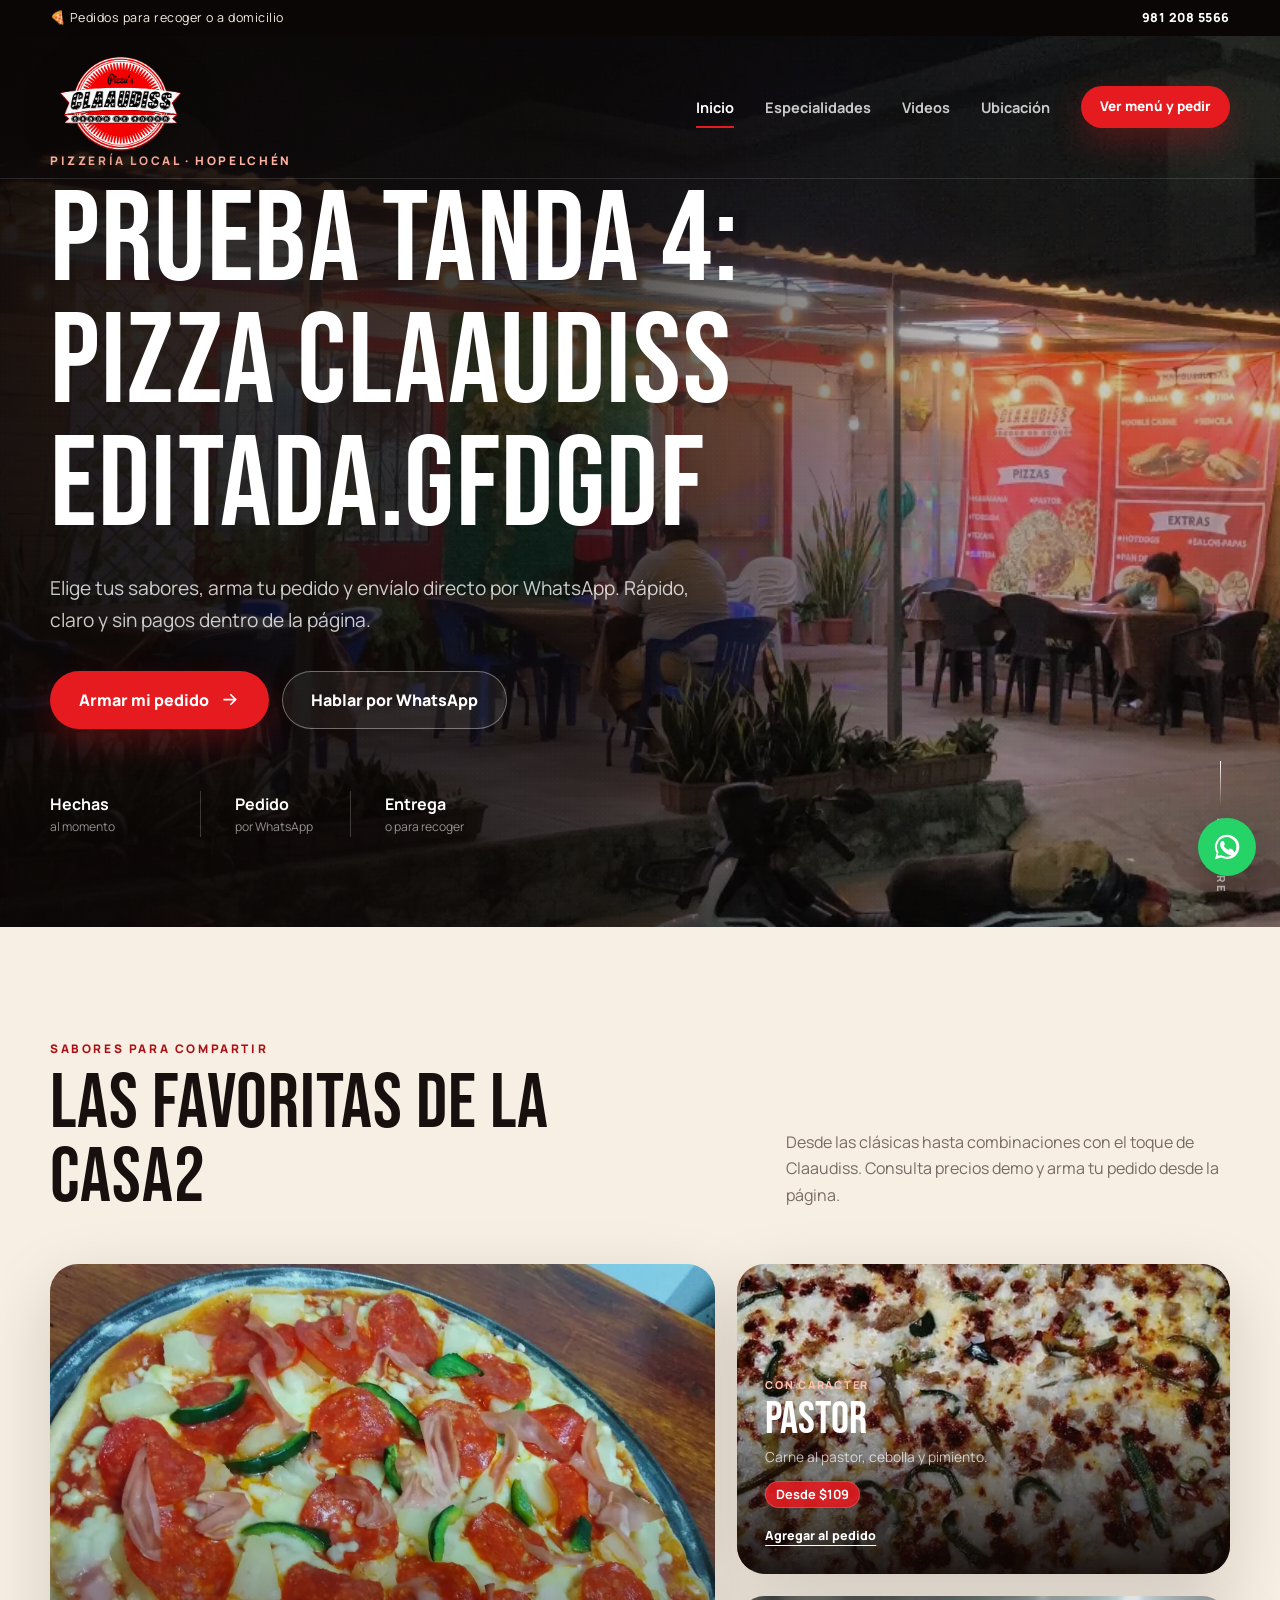
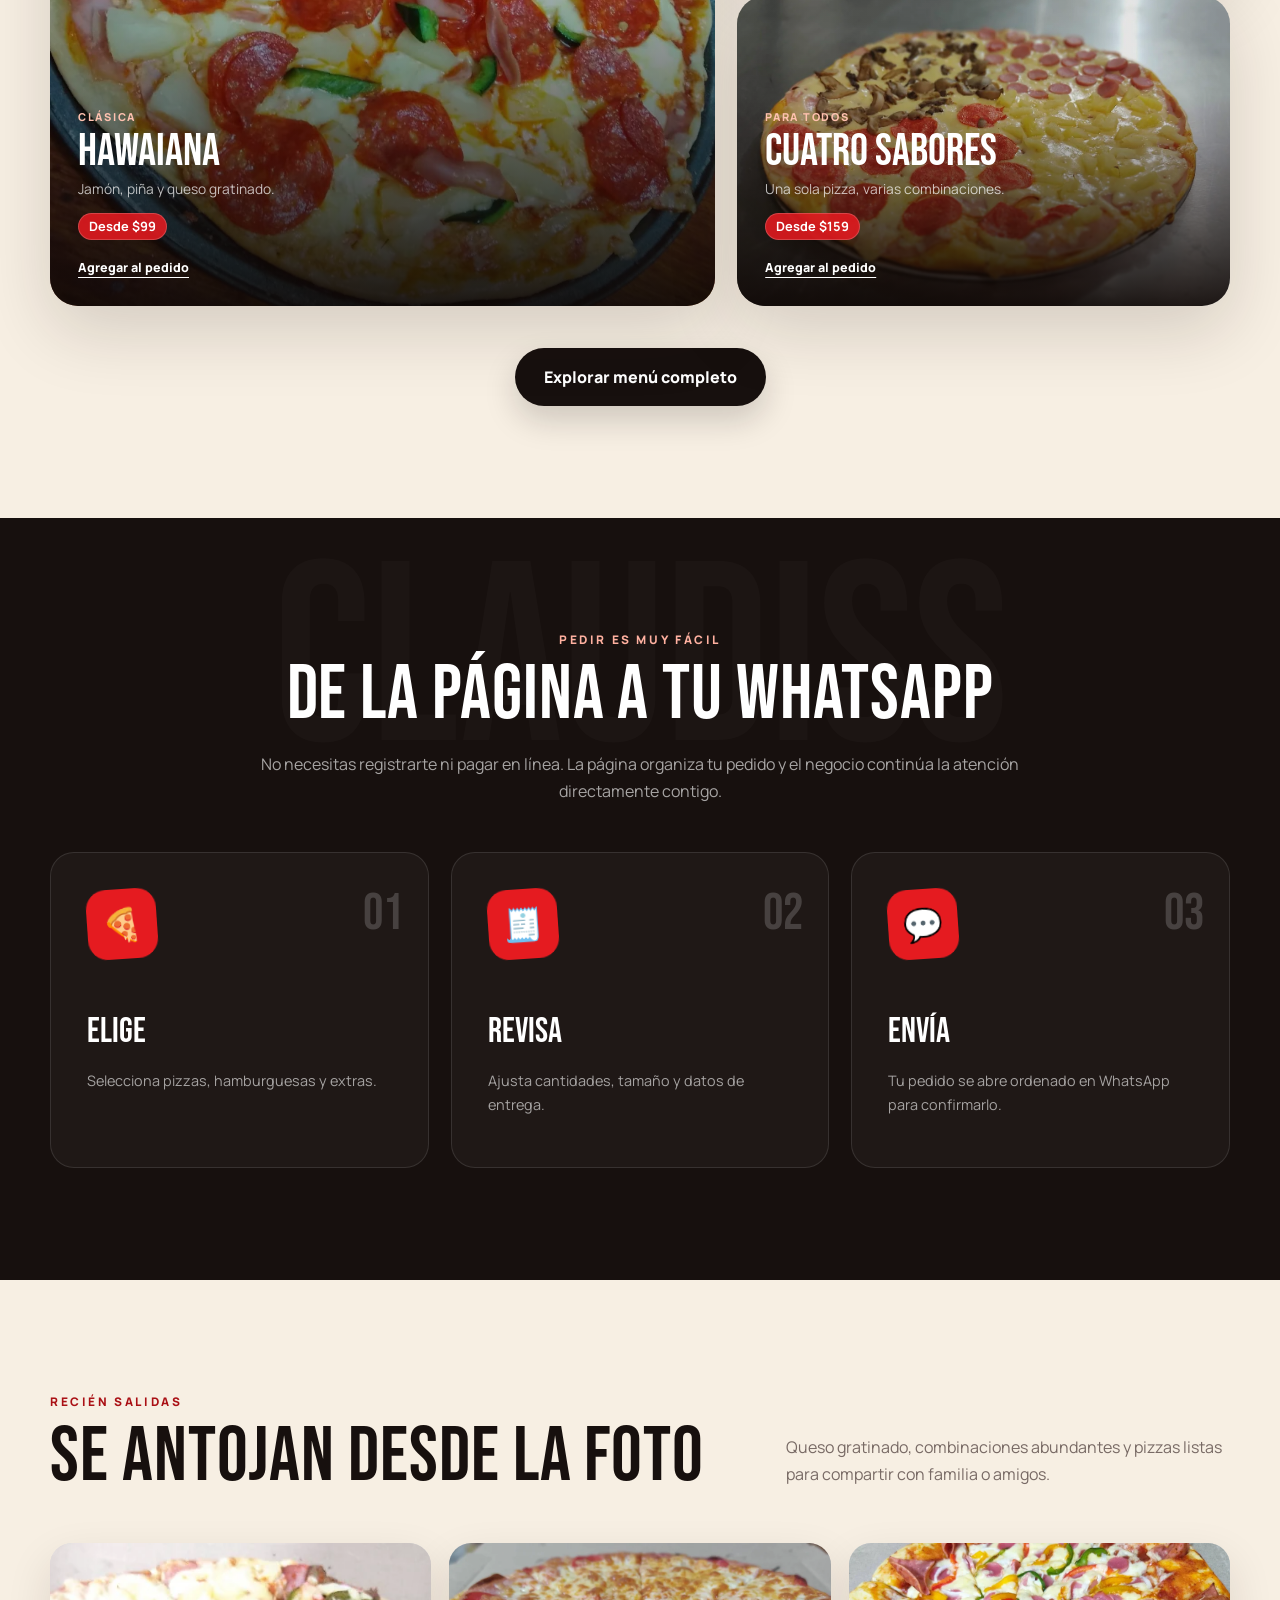
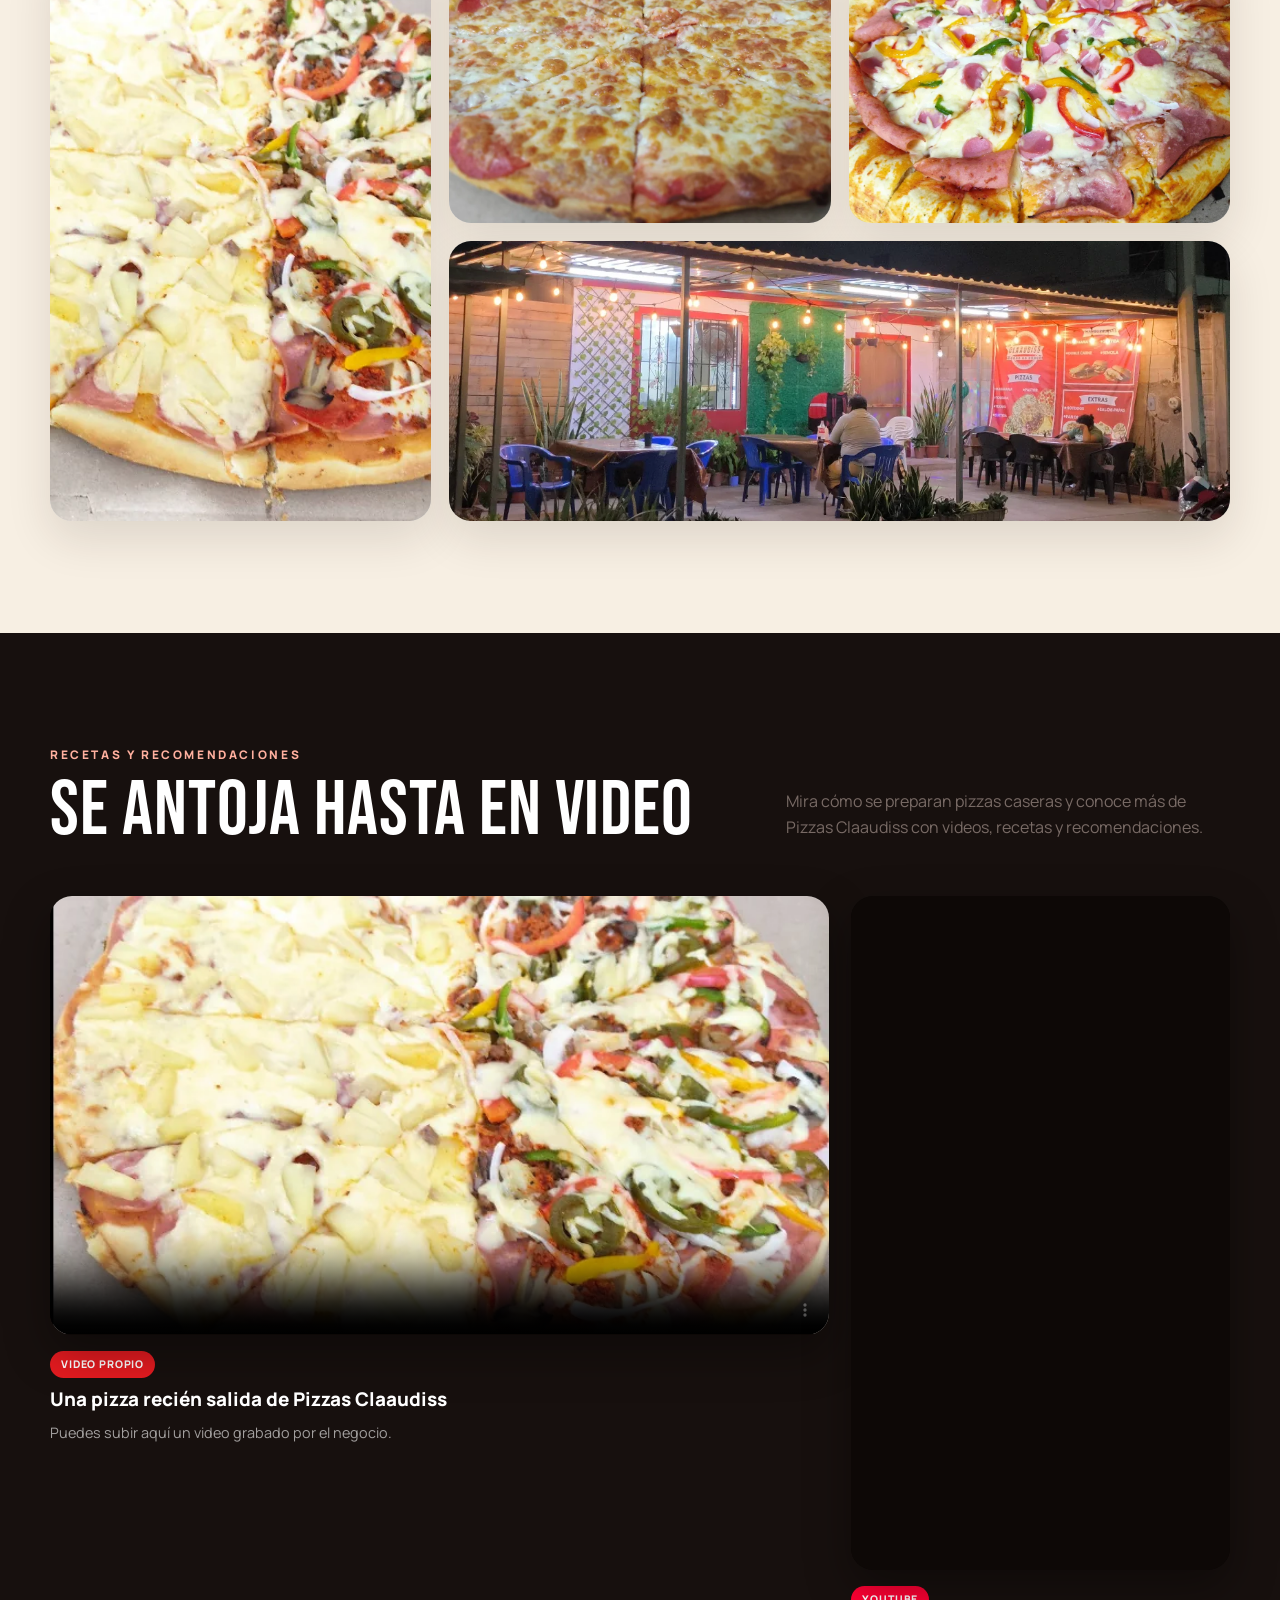
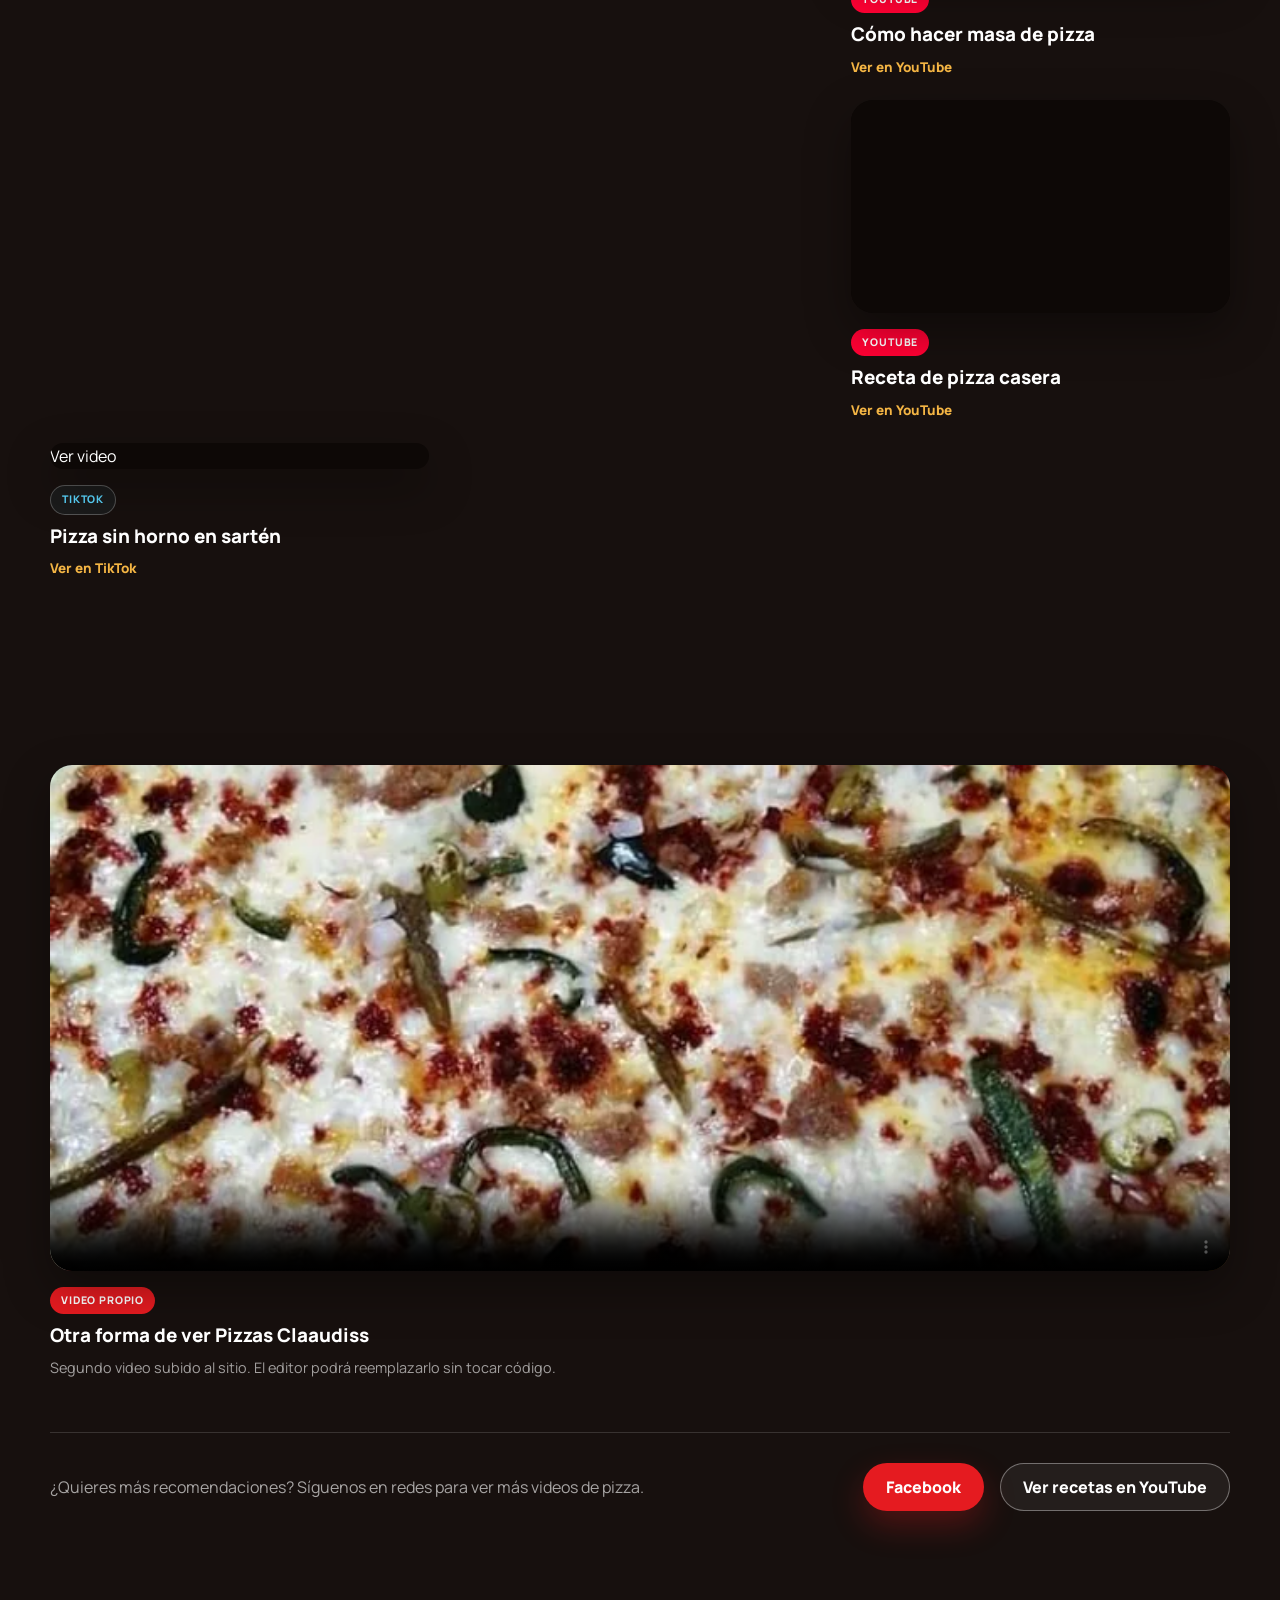
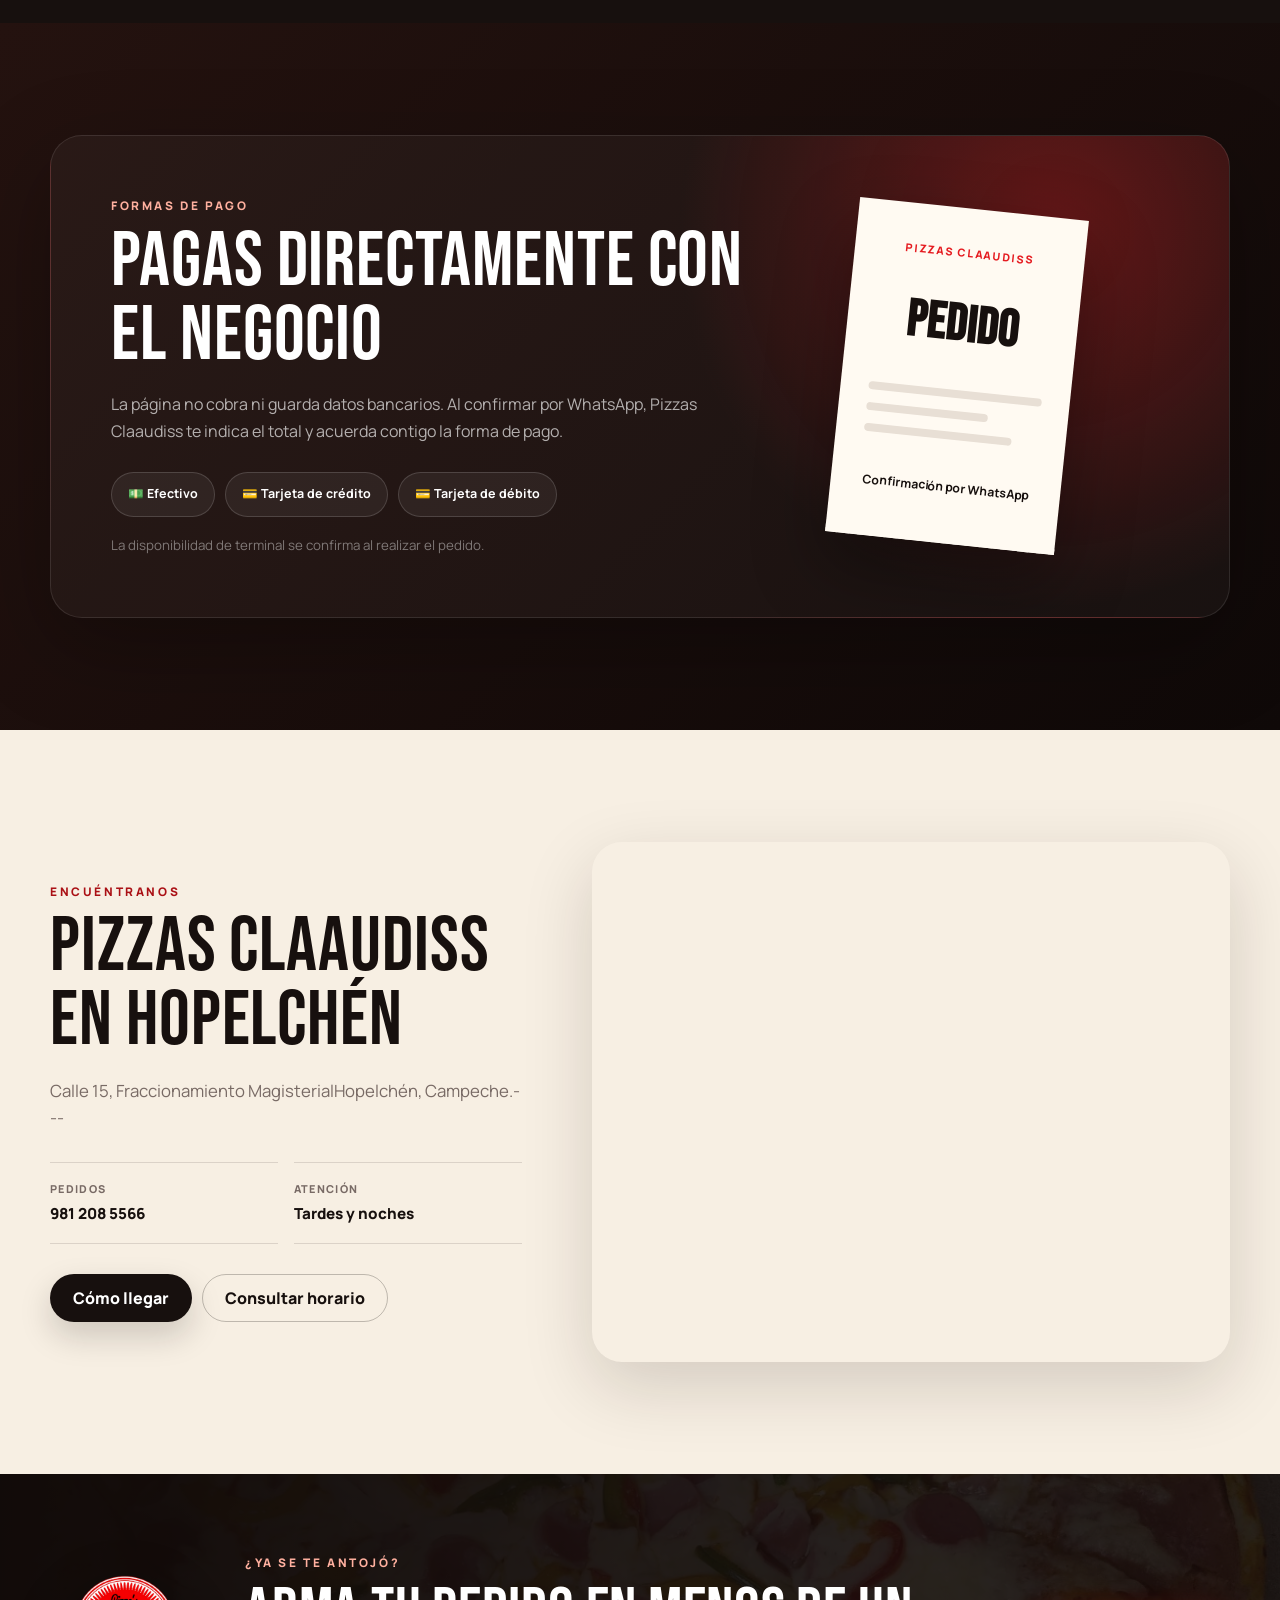
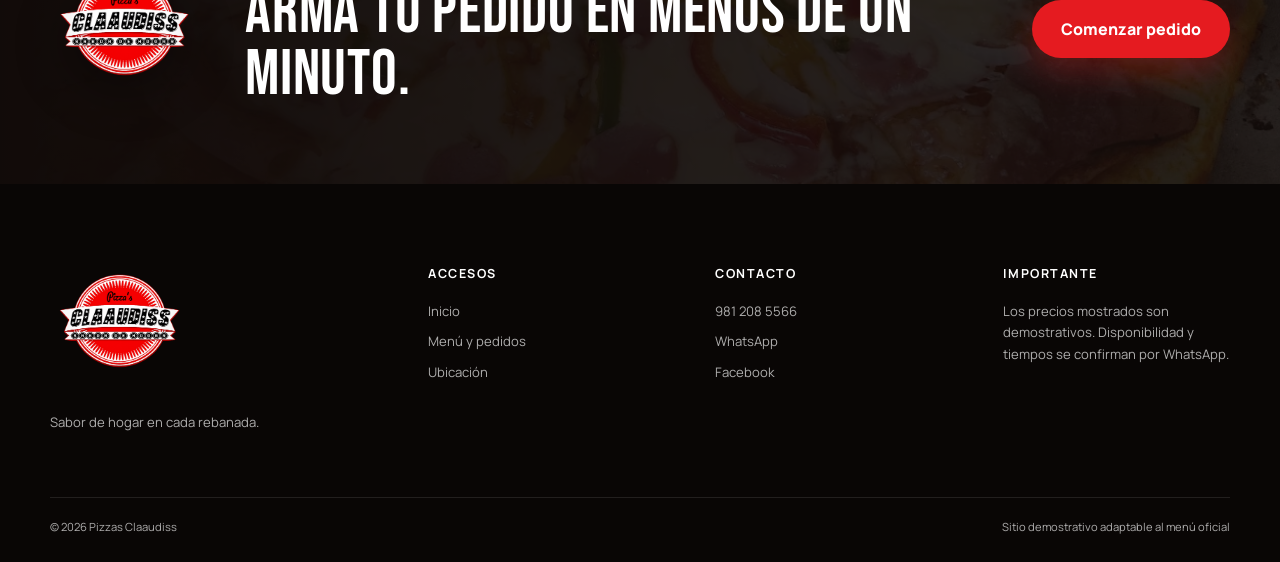
==== commit f4f5da3c: "Actualiza index.html desde editor Excepcional Build" ====
--- a/index.html
+++ b/index.html
@@ -63,7 +63,7 @@
       <div class="hero__grain" aria-hidden="true"></div>
       <div class="container hero__content reveal is-visible">
         <p class="eyebrow">Pizzería local · Hopelchén</p>
-        <h1 data-eb-editable="text" data-eb-key="hero.title">Prueba Tanda 4: pizza claaudiss editada.</h1>
+        <h1 data-eb-editable="text" data-eb-key="hero.title">Prueba Tanda 4: pizza claaudiss editada.gfdgdf</h1>
         <p class="hero__lead" data-eb-editable="text" data-eb-key="hero.subtitle">Elige tus sabores, arma tu pedido y envíalo directo por WhatsApp. Rápido, claro y sin pagos dentro de la página.</p>
         <div class="hero__actions">
           <a class="btn btn--solid btn--large" href="menu.html#nuevo-enlace-prueba" data-eb-editable="link" data-eb-key="hero.primary_button"><span>Armar mi pedido</span><svg viewBox="0 0 24 24" aria-hidden="true"><path d="M5 12h14M13 6l6 6-6 6"></path></svg></a>
@@ -206,9 +206,9 @@
 
           <article class="video-card">
             <div class="video-frame">
-              <div data-eb-editable="video_embed" data-eb-key="video.embed.mass" data-eb-role="video" data-eb-kind="embed" data-eb-section="video" data-eb-value="%7B%22kind%22%3A%22video_embed%22%2C%22provider%22%3A%22youtube%22%2C%22url%22%3A%22https%3A%2F%2Fwww.youtube.com%2Fwatch%3Fv%3DTsDNMnly-Cc%22%2C%22title%22%3A%22C%C3%B3mo%20hacer%20masa%20de%20pizza%22%2C%22poster_url%22%3A%22%22%2C%22aspect_ratio%22%3A%2216%20%2F%209%22%2C%22autoplay%22%3Afalse%2C%22muted%22%3Afalse%2C%22loop%22%3Afalse%2C%22controls%22%3Atrue%7D" data-eb-render-mode="preview" data-eb-render-value="%7B%22kind%22%3A%22video_embed%22%2C%22provider%22%3A%22youtube%22%2C%22url%22%3A%22https%3A%2F%2Fwww.youtube.com%2Fwatch%3Fv%3DTsDNMnly-Cc%22%2C%22title%22%3A%22C%C3%B3mo%20hacer%20masa%20de%20pizza%22%2C%22poster_url%22%3A%22%22%2C%22aspect_ratio%22%3A%2216%20%2F%209%22%2C%22autoplay%22%3Afalse%2C%22muted%22%3Afalse%2C%22loop%22%3Afalse%2C%22controls%22%3Atrue%7D">
-        <div class="site-video-frame" data-video-provider="youtube" data-video-ratio="16/9" style="aspect-ratio:16 / 9;">
-          <iframe src="https://www.youtube.com/embed/TsDNMnly-Cc?autoplay=0&amp;controls=1&amp;rel=0&amp;playsinline=1" title="Cómo hacer masa de pizza" allow="accelerometer; autoplay; clipboard-write; encrypted-media; gyroscope; picture-in-picture" allowfullscreen="" loading="lazy"></iframe>
+              <div data-eb-editable="video_embed" data-eb-key="video.embed.mass" data-eb-role="video" data-eb-kind="embed" data-eb-section="video" data-eb-value="%7B%22kind%22%3A%22video_embed%22%2C%22provider%22%3A%22youtube%22%2C%22url%22%3A%22https%3A%2F%2Fwww.youtube.com%2Fwatch%3Fv%3DTsDNMnly-Cc%22%2C%22title%22%3A%22C%C3%B3mo%20hacer%20masa%20de%20pizza%22%2C%22poster_url%22%3A%22%22%2C%22aspect_ratio%22%3A%229%20%2F%2016%22%2C%22autoplay%22%3Atrue%2C%22muted%22%3Atrue%2C%22loop%22%3Atrue%2C%22controls%22%3Afalse%7D" data-eb-render-mode="preview" data-eb-render-value="%7B%22kind%22%3A%22video_embed%22%2C%22provider%22%3A%22youtube%22%2C%22url%22%3A%22https%3A%2F%2Fwww.youtube.com%2Fwatch%3Fv%3DTsDNMnly-Cc%22%2C%22title%22%3A%22C%C3%B3mo%20hacer%20masa%20de%20pizza%22%2C%22poster_url%22%3A%22%22%2C%22aspect_ratio%22%3A%229%20%2F%2016%22%2C%22autoplay%22%3Atrue%2C%22muted%22%3Atrue%2C%22loop%22%3Atrue%2C%22controls%22%3Afalse%7D">
+        <div class="site-video-frame" data-video-provider="youtube" data-video-ratio="9/16" style="aspect-ratio:9 / 16;">
+          <iframe src="https://www.youtube.com/embed/TsDNMnly-Cc?autoplay=1&amp;controls=0&amp;rel=0&amp;playsinline=1&amp;loop=1&amp;playlist=TsDNMnly-Cc&amp;mute=1" title="Cómo hacer masa de pizza" allow="accelerometer; autoplay; clipboard-write; encrypted-media; gyroscope; picture-in-picture" allowfullscreen="" loading="lazy"></iframe>
         </div>
       </div>
             </div>
@@ -221,9 +221,9 @@
 
           <article class="video-card">
             <div class="video-frame">
-              <div data-eb-editable="video_embed" data-eb-key="video.embed.recipe" data-eb-role="video" data-eb-kind="embed" data-eb-section="video" data-eb-value="%7B%22kind%22%3A%22video_embed%22%2C%22provider%22%3A%22youtube%22%2C%22url%22%3A%22https%3A%2F%2Fwww.youtube.com%2Fwatch%3Fv%3DcrdtrzZj3fo%22%2C%22title%22%3A%22Receta%20de%20pizza%20casera%22%2C%22poster_url%22%3A%22%22%2C%22aspect_ratio%22%3A%2216%20%2F%209%22%2C%22autoplay%22%3Atrue%2C%22muted%22%3Atrue%2C%22loop%22%3Atrue%2C%22controls%22%3Afalse%7D" data-eb-render-mode="preview" data-eb-render-value="%7B%22kind%22%3A%22video_embed%22%2C%22provider%22%3A%22youtube%22%2C%22url%22%3A%22https%3A%2F%2Fwww.youtube.com%2Fwatch%3Fv%3DcrdtrzZj3fo%22%2C%22title%22%3A%22Receta%20de%20pizza%20casera%22%2C%22poster_url%22%3A%22%22%2C%22aspect_ratio%22%3A%2216%20%2F%209%22%2C%22autoplay%22%3Atrue%2C%22muted%22%3Atrue%2C%22loop%22%3Atrue%2C%22controls%22%3Afalse%7D">
+              <div data-eb-editable="video_embed" data-eb-key="video.embed.recipe" data-eb-role="video" data-eb-kind="embed" data-eb-section="video" data-eb-value="%7B%22kind%22%3A%22video_embed%22%2C%22provider%22%3A%22youtube%22%2C%22url%22%3A%22https%3A%2F%2Fwww.youtube.com%2Fwatch%3Fv%3DcrdtrzZj3fo%22%2C%22title%22%3A%22Receta%20de%20pizza%20casera%22%2C%22poster_url%22%3A%22%22%2C%22aspect_ratio%22%3A%2216%20%2F%209%22%2C%22autoplay%22%3Afalse%2C%22muted%22%3Afalse%2C%22loop%22%3Afalse%2C%22controls%22%3Atrue%7D" data-eb-render-mode="preview" data-eb-render-value="%7B%22kind%22%3A%22video_embed%22%2C%22provider%22%3A%22youtube%22%2C%22url%22%3A%22https%3A%2F%2Fwww.youtube.com%2Fwatch%3Fv%3DcrdtrzZj3fo%22%2C%22title%22%3A%22Receta%20de%20pizza%20casera%22%2C%22poster_url%22%3A%22%22%2C%22aspect_ratio%22%3A%2216%20%2F%209%22%2C%22autoplay%22%3Afalse%2C%22muted%22%3Afalse%2C%22loop%22%3Afalse%2C%22controls%22%3Atrue%7D">
         <div class="site-video-frame" data-video-provider="youtube" data-video-ratio="16/9" style="aspect-ratio:16 / 9;">
-          <iframe src="https://www.youtube.com/embed/crdtrzZj3fo?autoplay=1&amp;controls=0&amp;rel=0&amp;playsinline=1&amp;loop=1&amp;playlist=crdtrzZj3fo&amp;mute=1" title="Receta de pizza casera" allow="accelerometer; autoplay; clipboard-write; encrypted-media; gyroscope; picture-in-picture" allowfullscreen="" loading="lazy"></iframe>
+          <iframe src="https://www.youtube.com/embed/crdtrzZj3fo?autoplay=0&amp;controls=1&amp;rel=0&amp;playsinline=1" title="Receta de pizza casera" allow="accelerometer; autoplay; clipboard-write; encrypted-media; gyroscope; picture-in-picture" allowfullscreen="" loading="lazy"></iframe>
         </div>
       </div>
             </div>
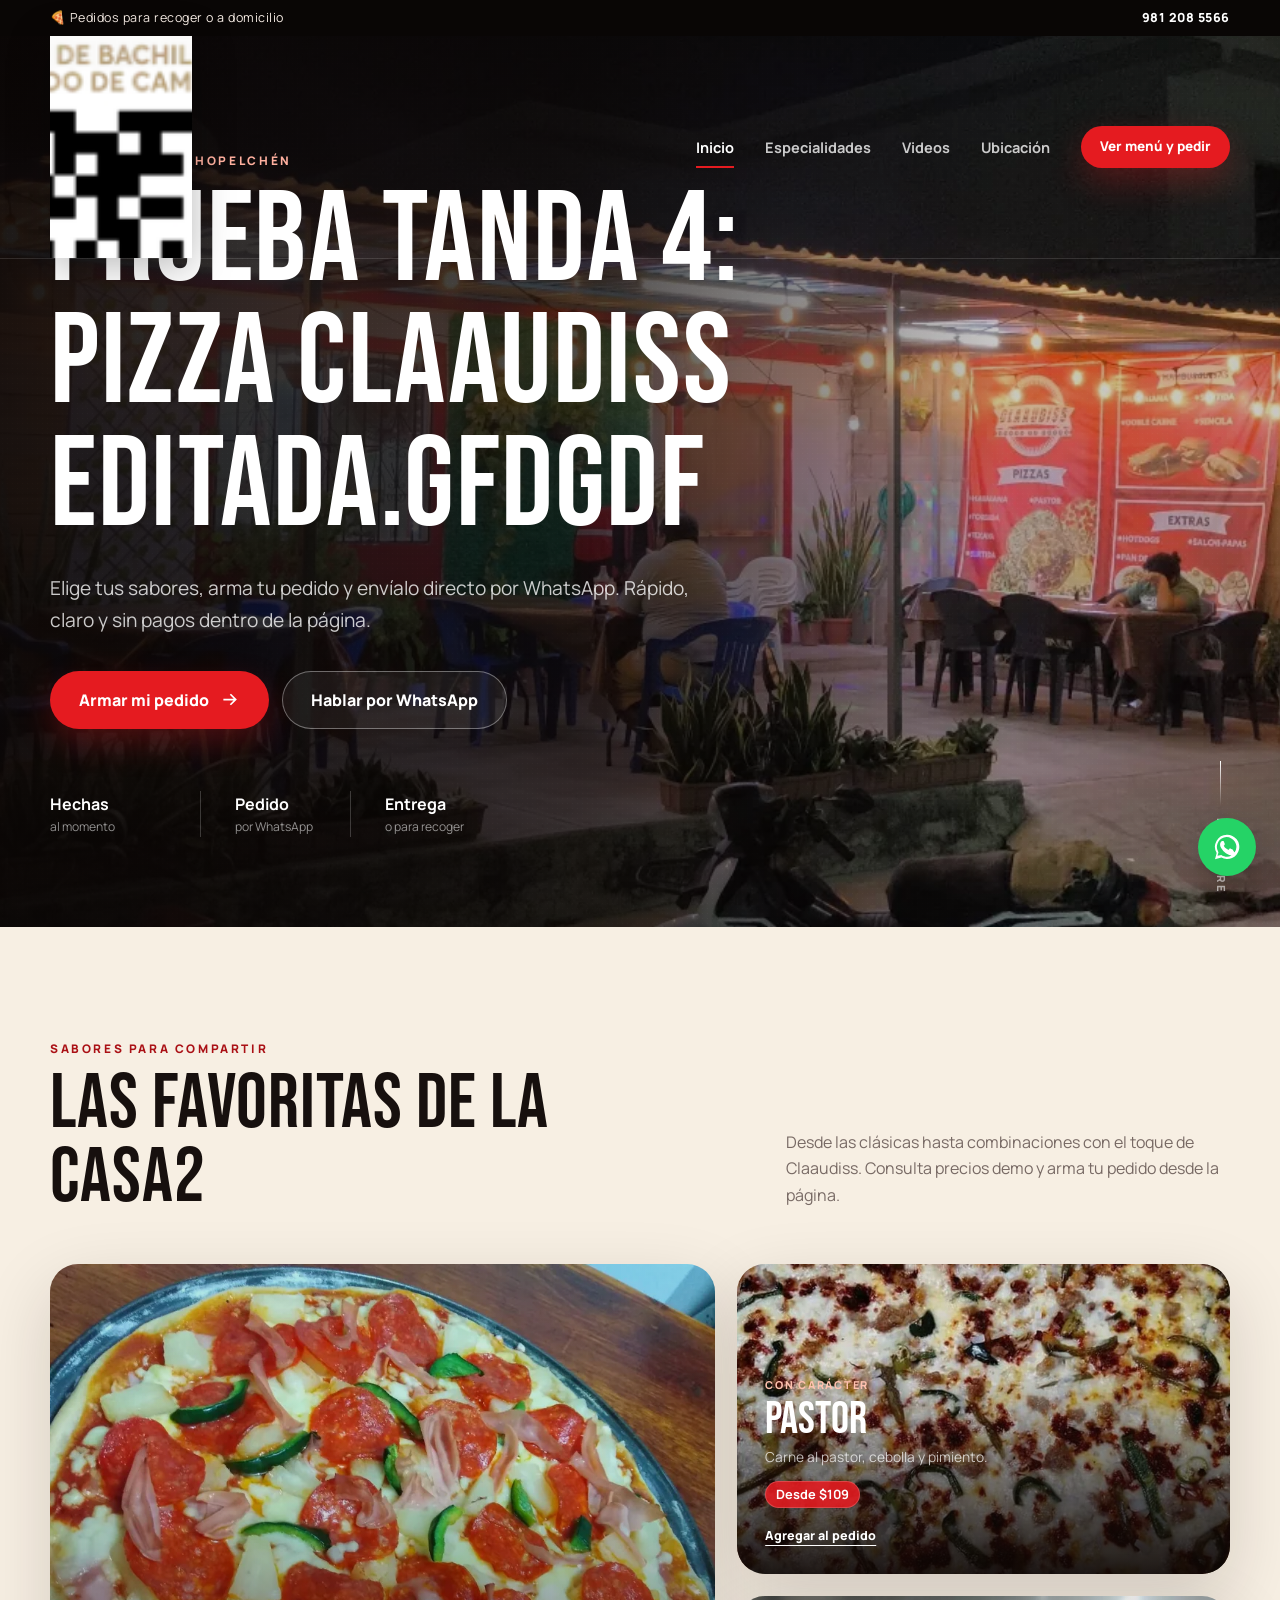
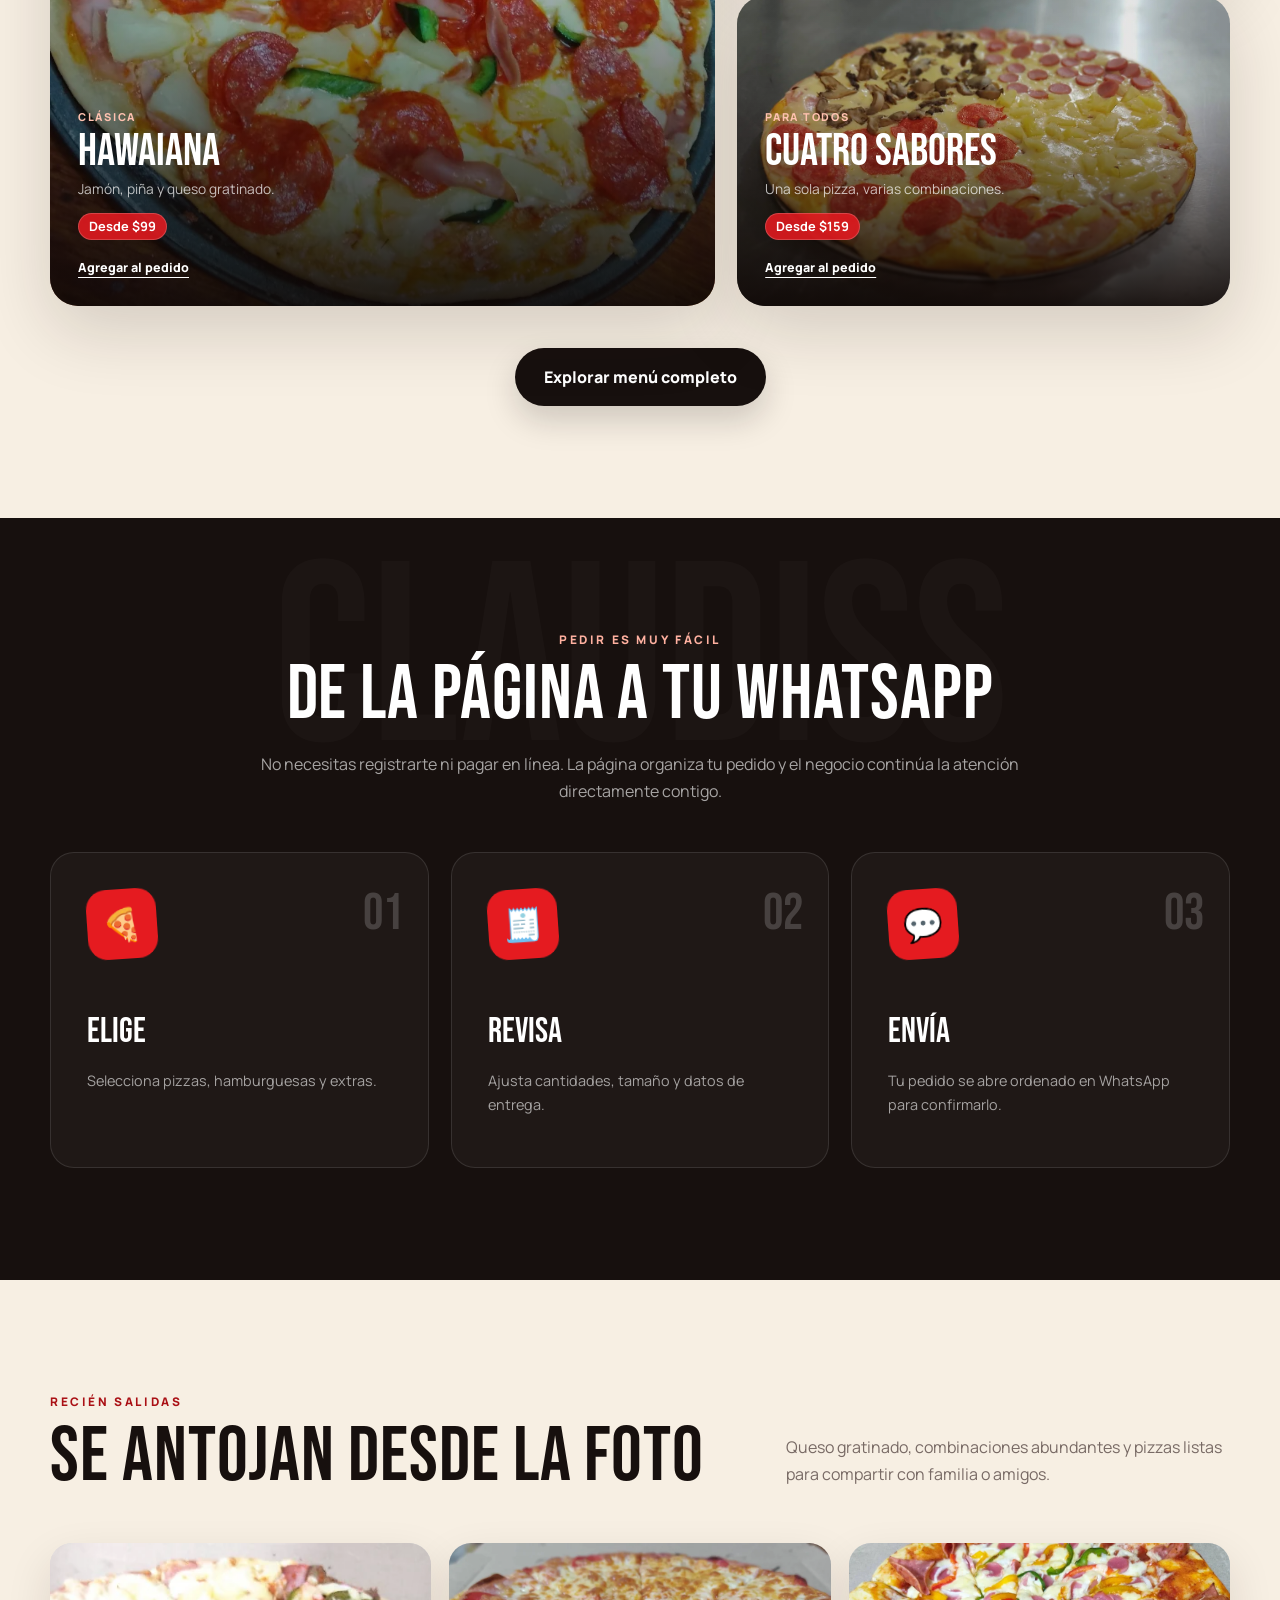
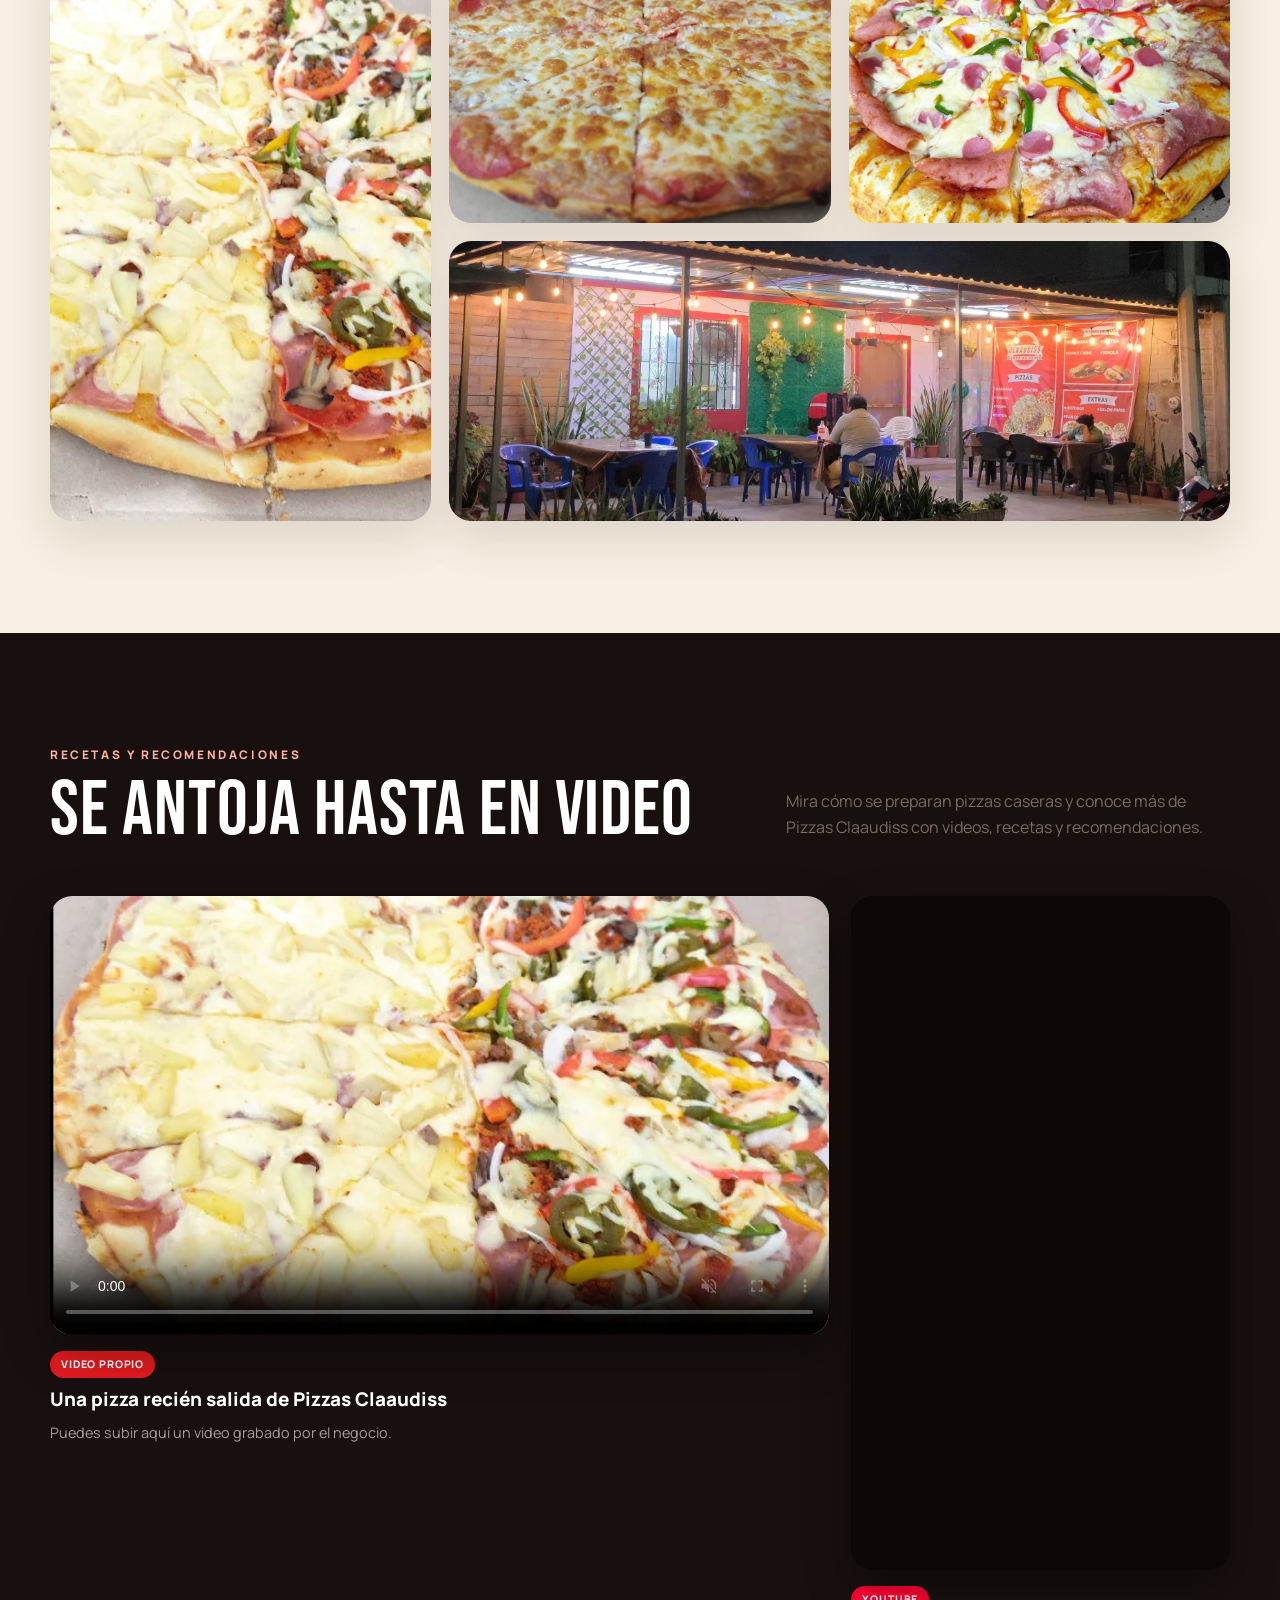
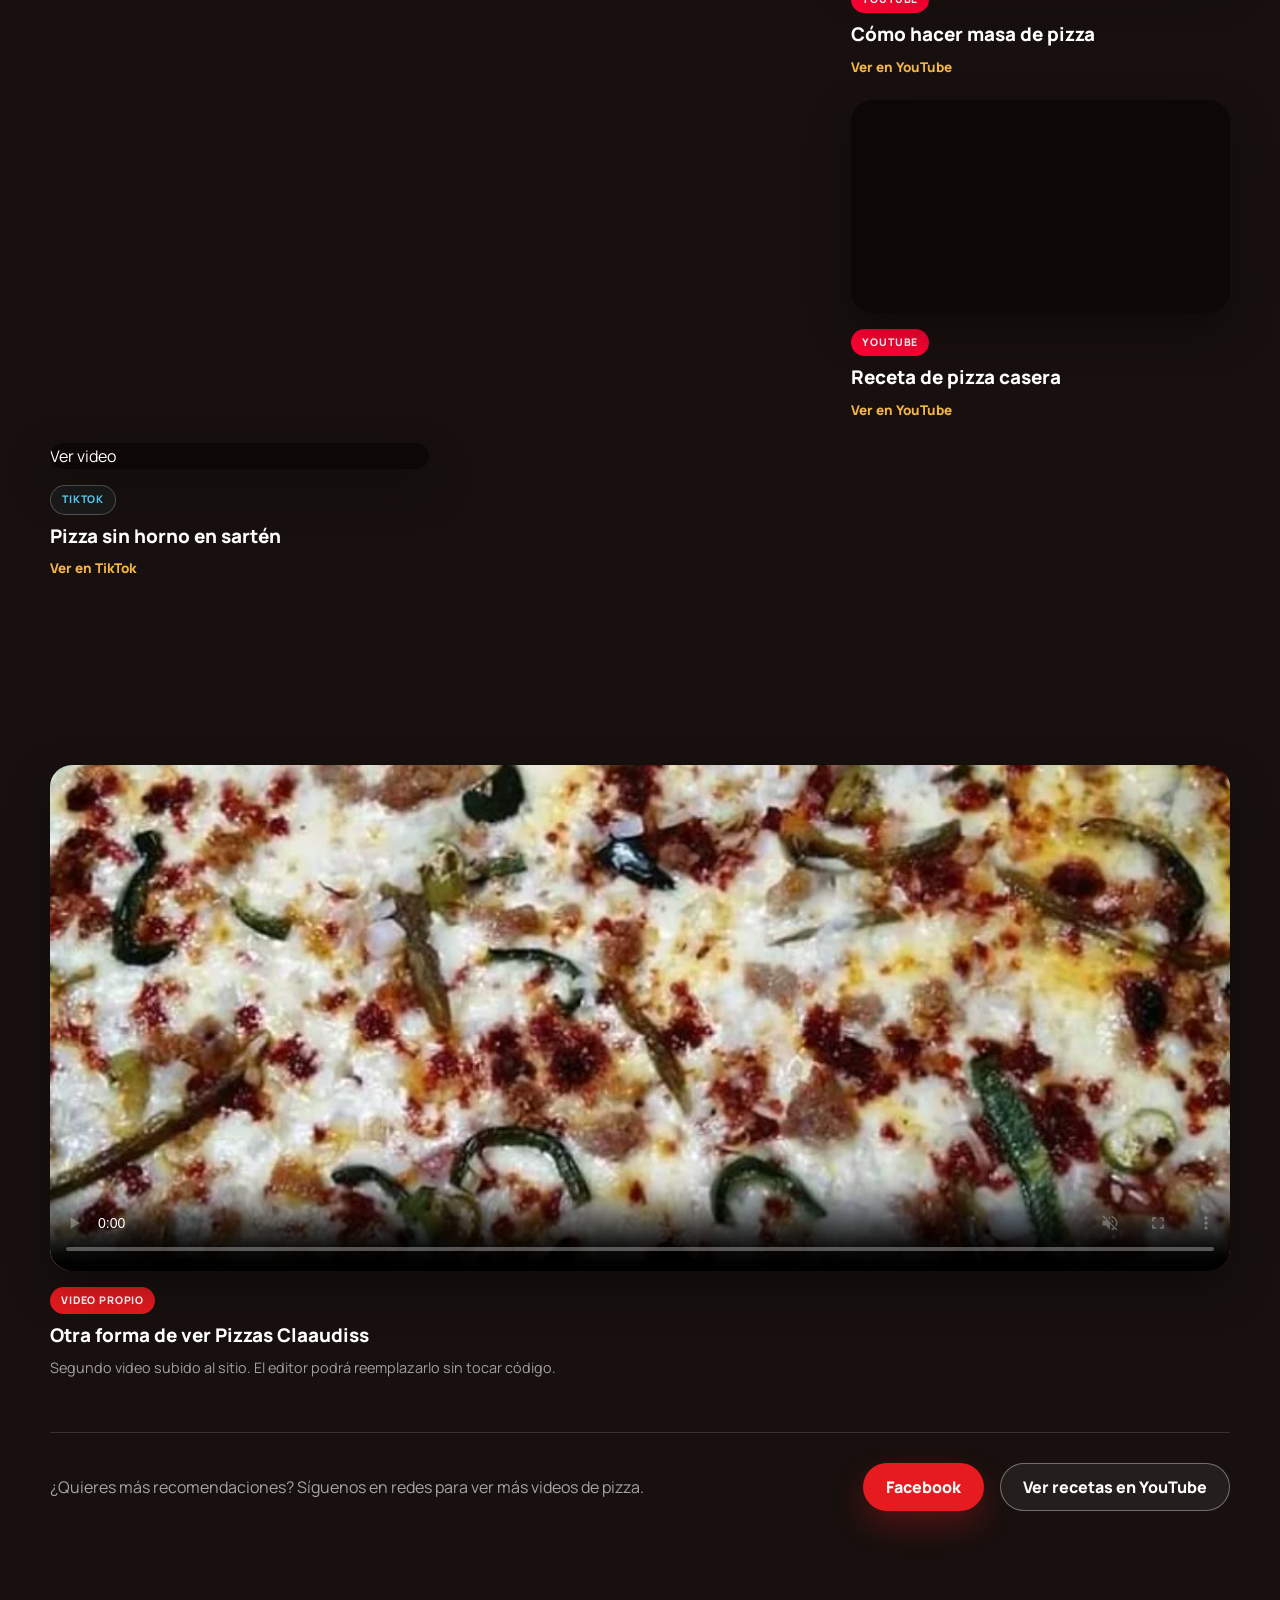
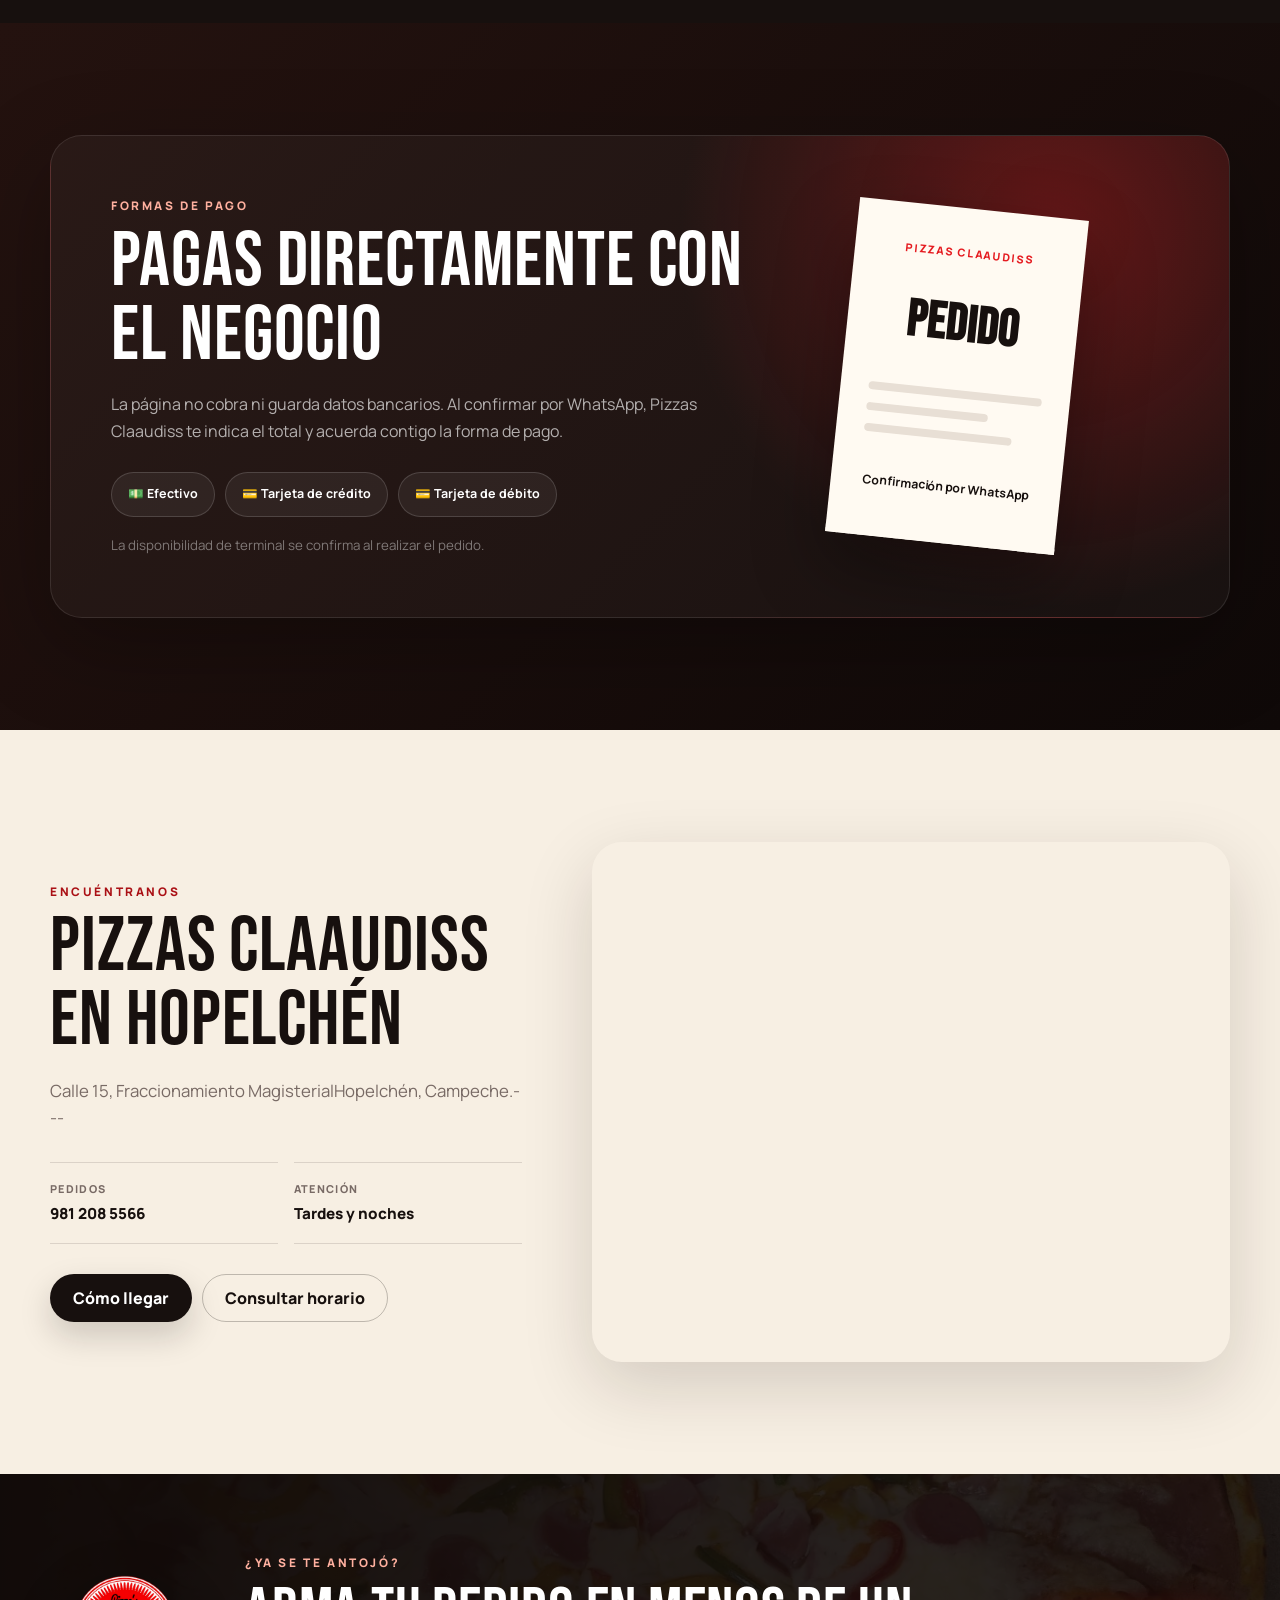
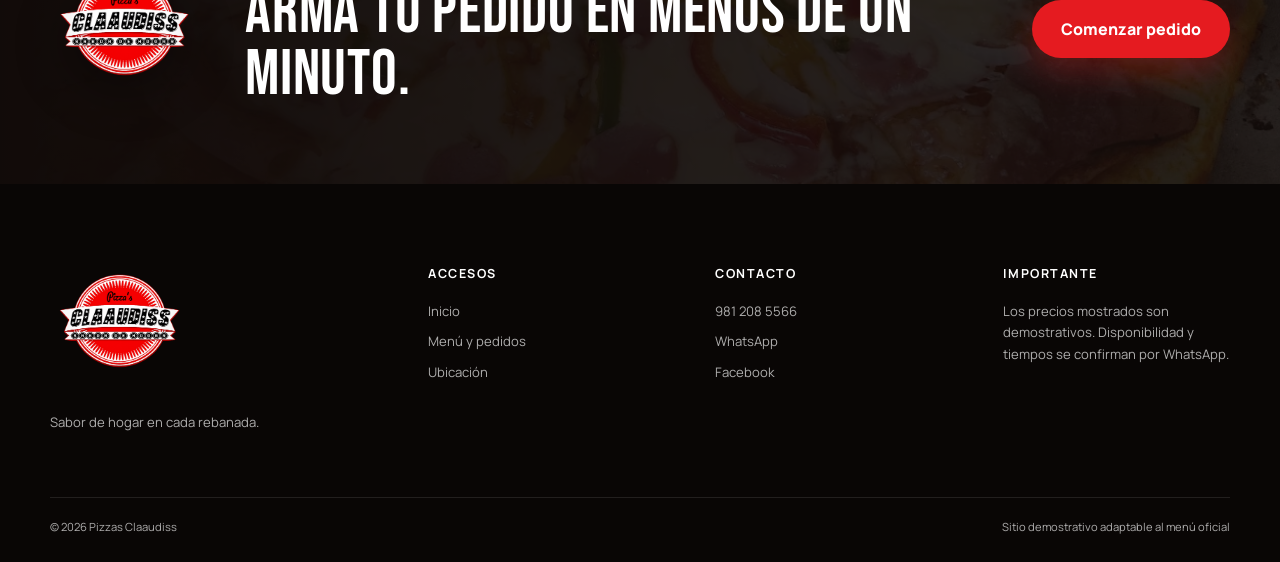
==== commit 97def493: "Actualiza index.html desde editor Excepcional Build" ====
--- a/index.html
+++ b/index.html
@@ -42,7 +42,7 @@
   <header class="site-header is-scrolled" id="inicio">
     <div class="container nav-wrap">
       <a class="brand" href="index.html" aria-label="Pizzas Claaudiss, inicio">
-        <img src="assets/img/logo.webp" alt="Logotipo de Pizzas Claaudiss" data-eb-editable="image" data-eb-key="brand.logo">
+        <div data-eb-photo-frame="1" data-eb-photo-radius="0px" style="position: relative; overflow: hidden; display: block; width: 100%; aspect-ratio: 0.63964 / 1; border-radius: 0px;"><img src="fotos/e380900b-fcb7-4c1a-a17e-9bc6908e6757/1787413615930-dc0k7.png" alt="Logotipo de Pizzas Claaudiss" data-eb-editable="image" data-eb-key="brand.logo" style="position: absolute; inset: 93.3669% auto auto 47.794%; width: 100.023%; height: 100%; max-width: none; max-height: none; display: block; border-radius: 0px; transform-origin: center center; transform: translate(-50%, -50%) scale(6) rotate(0deg); object-fit: fill;"></div>
       </a>
       <button class="nav-toggle" type="button" aria-expanded="false" aria-controls="main-nav" aria-label="Abrir menú">
         <span></span><span></span><span></span>
@@ -221,9 +221,9 @@
 
           <article class="video-card">
             <div class="video-frame">
-              <div data-eb-editable="video_embed" data-eb-key="video.embed.recipe" data-eb-role="video" data-eb-kind="embed" data-eb-section="video" data-eb-value="%7B%22kind%22%3A%22video_embed%22%2C%22provider%22%3A%22youtube%22%2C%22url%22%3A%22https%3A%2F%2Fwww.youtube.com%2Fwatch%3Fv%3DcrdtrzZj3fo%22%2C%22title%22%3A%22Receta%20de%20pizza%20casera%22%2C%22poster_url%22%3A%22%22%2C%22aspect_ratio%22%3A%2216%20%2F%209%22%2C%22autoplay%22%3Afalse%2C%22muted%22%3Afalse%2C%22loop%22%3Afalse%2C%22controls%22%3Atrue%7D" data-eb-render-mode="preview" data-eb-render-value="%7B%22kind%22%3A%22video_embed%22%2C%22provider%22%3A%22youtube%22%2C%22url%22%3A%22https%3A%2F%2Fwww.youtube.com%2Fwatch%3Fv%3DcrdtrzZj3fo%22%2C%22title%22%3A%22Receta%20de%20pizza%20casera%22%2C%22poster_url%22%3A%22%22%2C%22aspect_ratio%22%3A%2216%20%2F%209%22%2C%22autoplay%22%3Afalse%2C%22muted%22%3Afalse%2C%22loop%22%3Afalse%2C%22controls%22%3Atrue%7D">
+              <div data-eb-editable="video_embed" data-eb-key="video.embed.recipe" data-eb-role="video" data-eb-kind="embed" data-eb-section="video" data-eb-value="%7B%22kind%22%3A%22video_embed%22%2C%22provider%22%3A%22youtube%22%2C%22url%22%3A%22https%3A%2F%2Fwww.youtube.com%2Fwatch%3Fv%3DcrdtrzZj3fo%22%2C%22title%22%3A%22Receta%20de%20pizza%20casera%22%2C%22poster_url%22%3A%22%22%2C%22aspect_ratio%22%3A%2216%20%2F%209%22%2C%22autoplay%22%3Atrue%2C%22muted%22%3Atrue%2C%22loop%22%3Atrue%2C%22controls%22%3Atrue%7D" data-eb-render-mode="preview" data-eb-render-value="%7B%22kind%22%3A%22video_embed%22%2C%22provider%22%3A%22youtube%22%2C%22url%22%3A%22https%3A%2F%2Fwww.youtube.com%2Fwatch%3Fv%3DcrdtrzZj3fo%22%2C%22title%22%3A%22Receta%20de%20pizza%20casera%22%2C%22poster_url%22%3A%22%22%2C%22aspect_ratio%22%3A%2216%20%2F%209%22%2C%22autoplay%22%3Atrue%2C%22muted%22%3Atrue%2C%22loop%22%3Atrue%2C%22controls%22%3Atrue%7D">
         <div class="site-video-frame" data-video-provider="youtube" data-video-ratio="16/9" style="aspect-ratio:16 / 9;">
-          <iframe src="https://www.youtube.com/embed/crdtrzZj3fo?autoplay=0&amp;controls=1&amp;rel=0&amp;playsinline=1" title="Receta de pizza casera" allow="accelerometer; autoplay; clipboard-write; encrypted-media; gyroscope; picture-in-picture" allowfullscreen="" loading="lazy"></iframe>
+          <iframe src="https://www.youtube.com/embed/crdtrzZj3fo?autoplay=1&amp;controls=1&amp;rel=0&amp;playsinline=1&amp;loop=1&amp;playlist=crdtrzZj3fo&amp;mute=1" title="Receta de pizza casera" allow="accelerometer; autoplay; clipboard-write; encrypted-media; gyroscope; picture-in-picture" allowfullscreen="" loading="lazy"></iframe>
         </div>
       </div>
             </div>
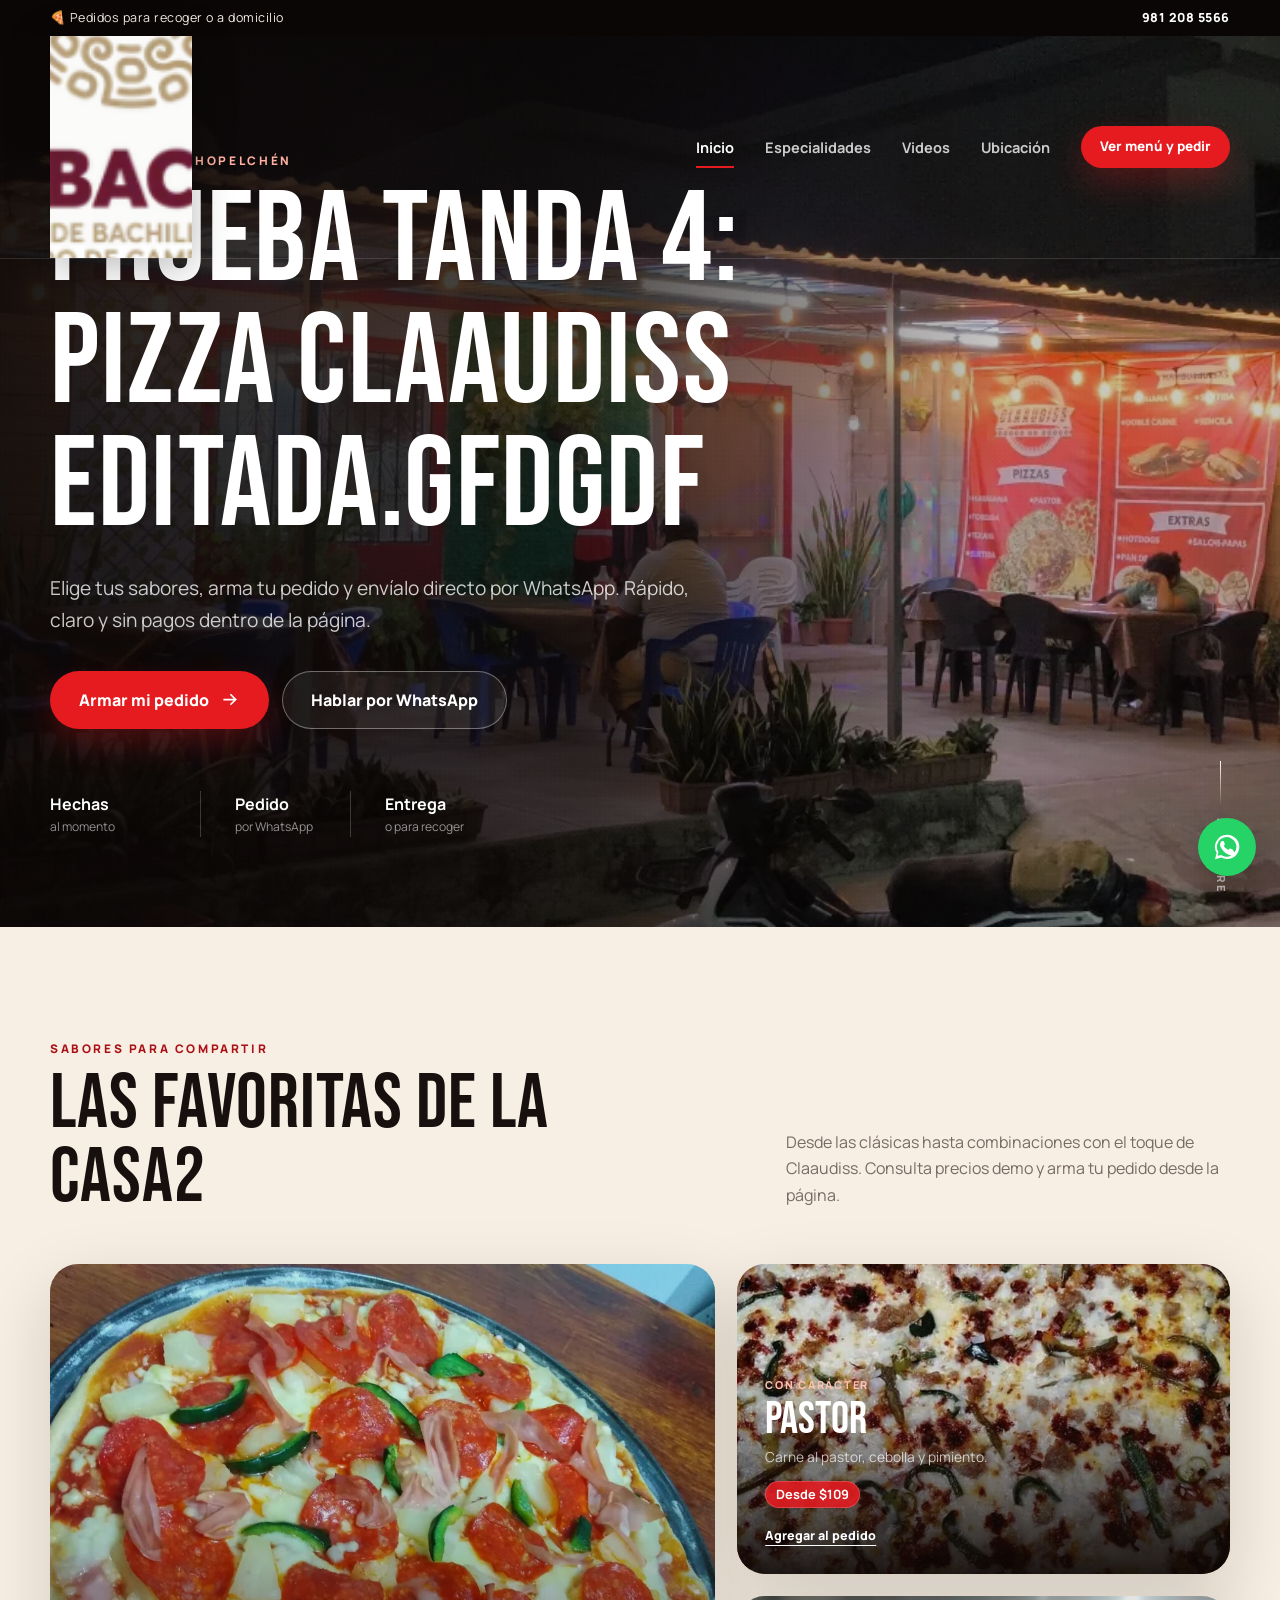
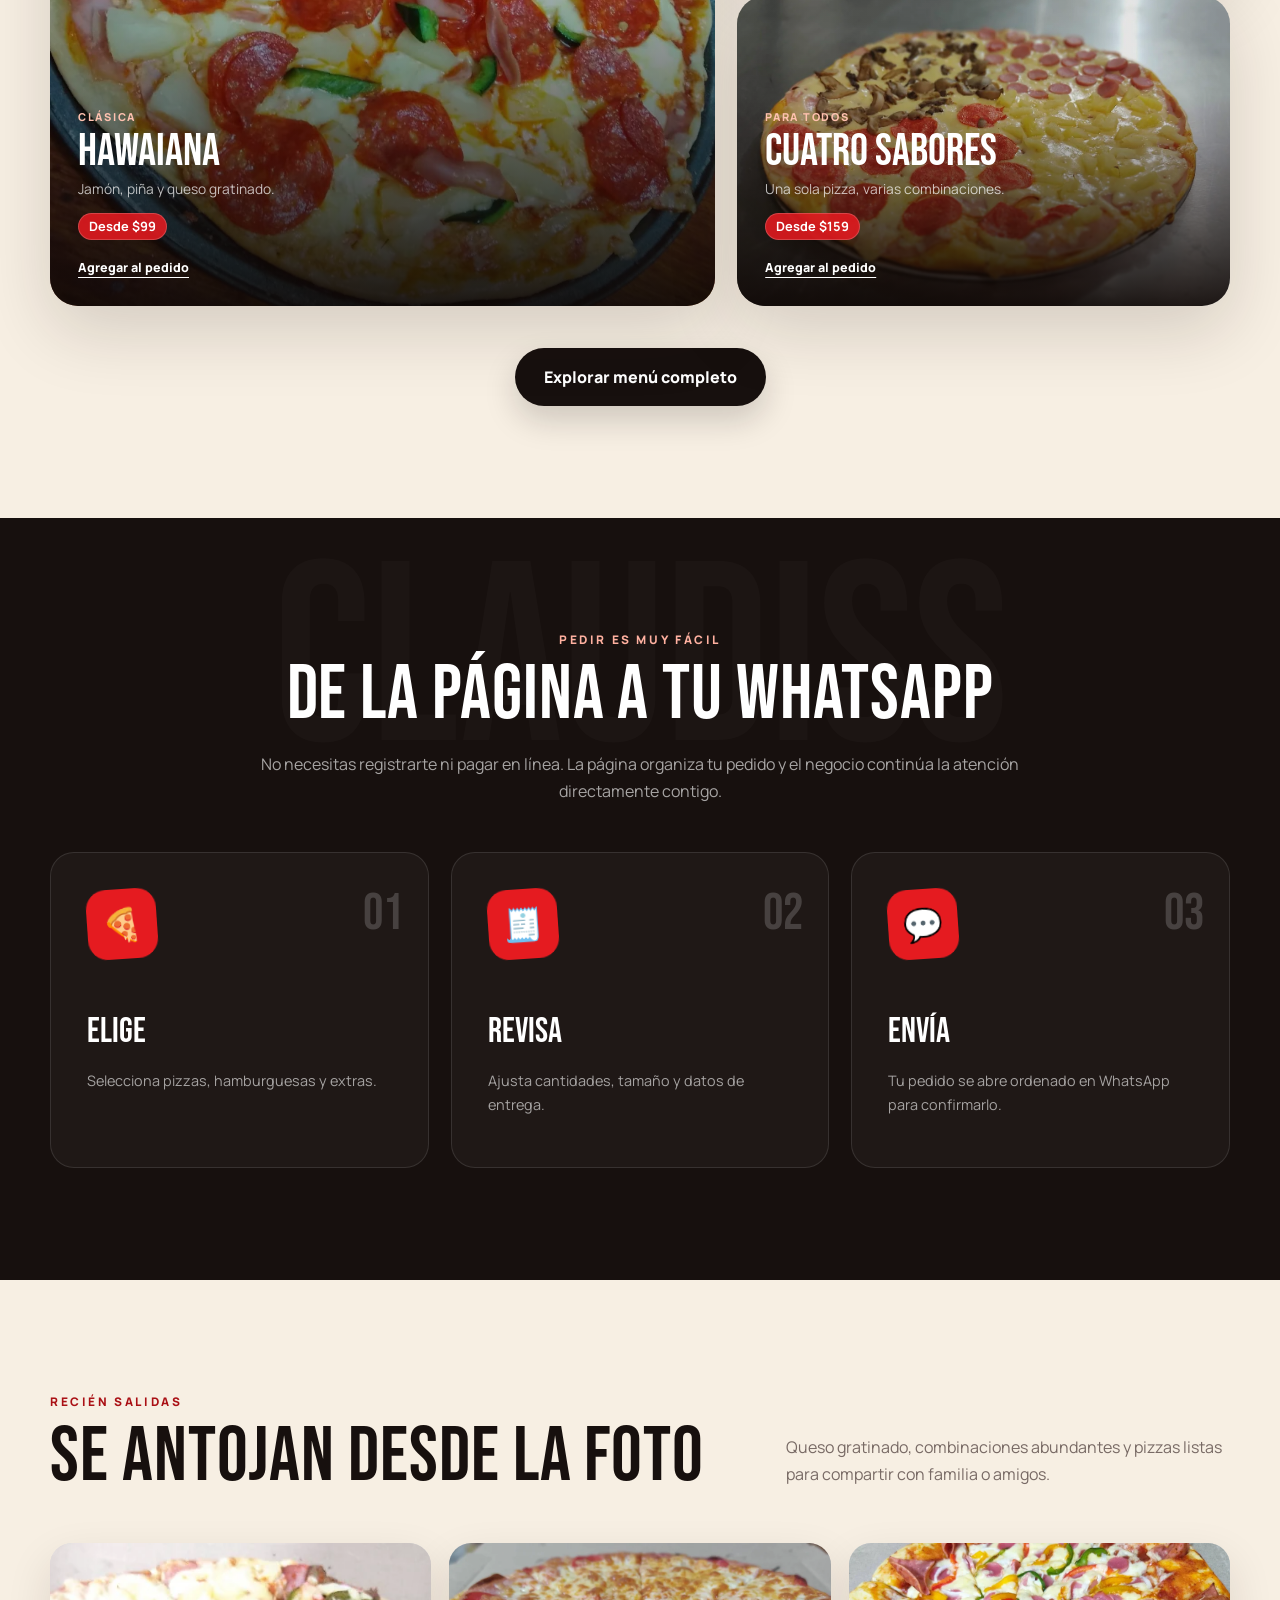
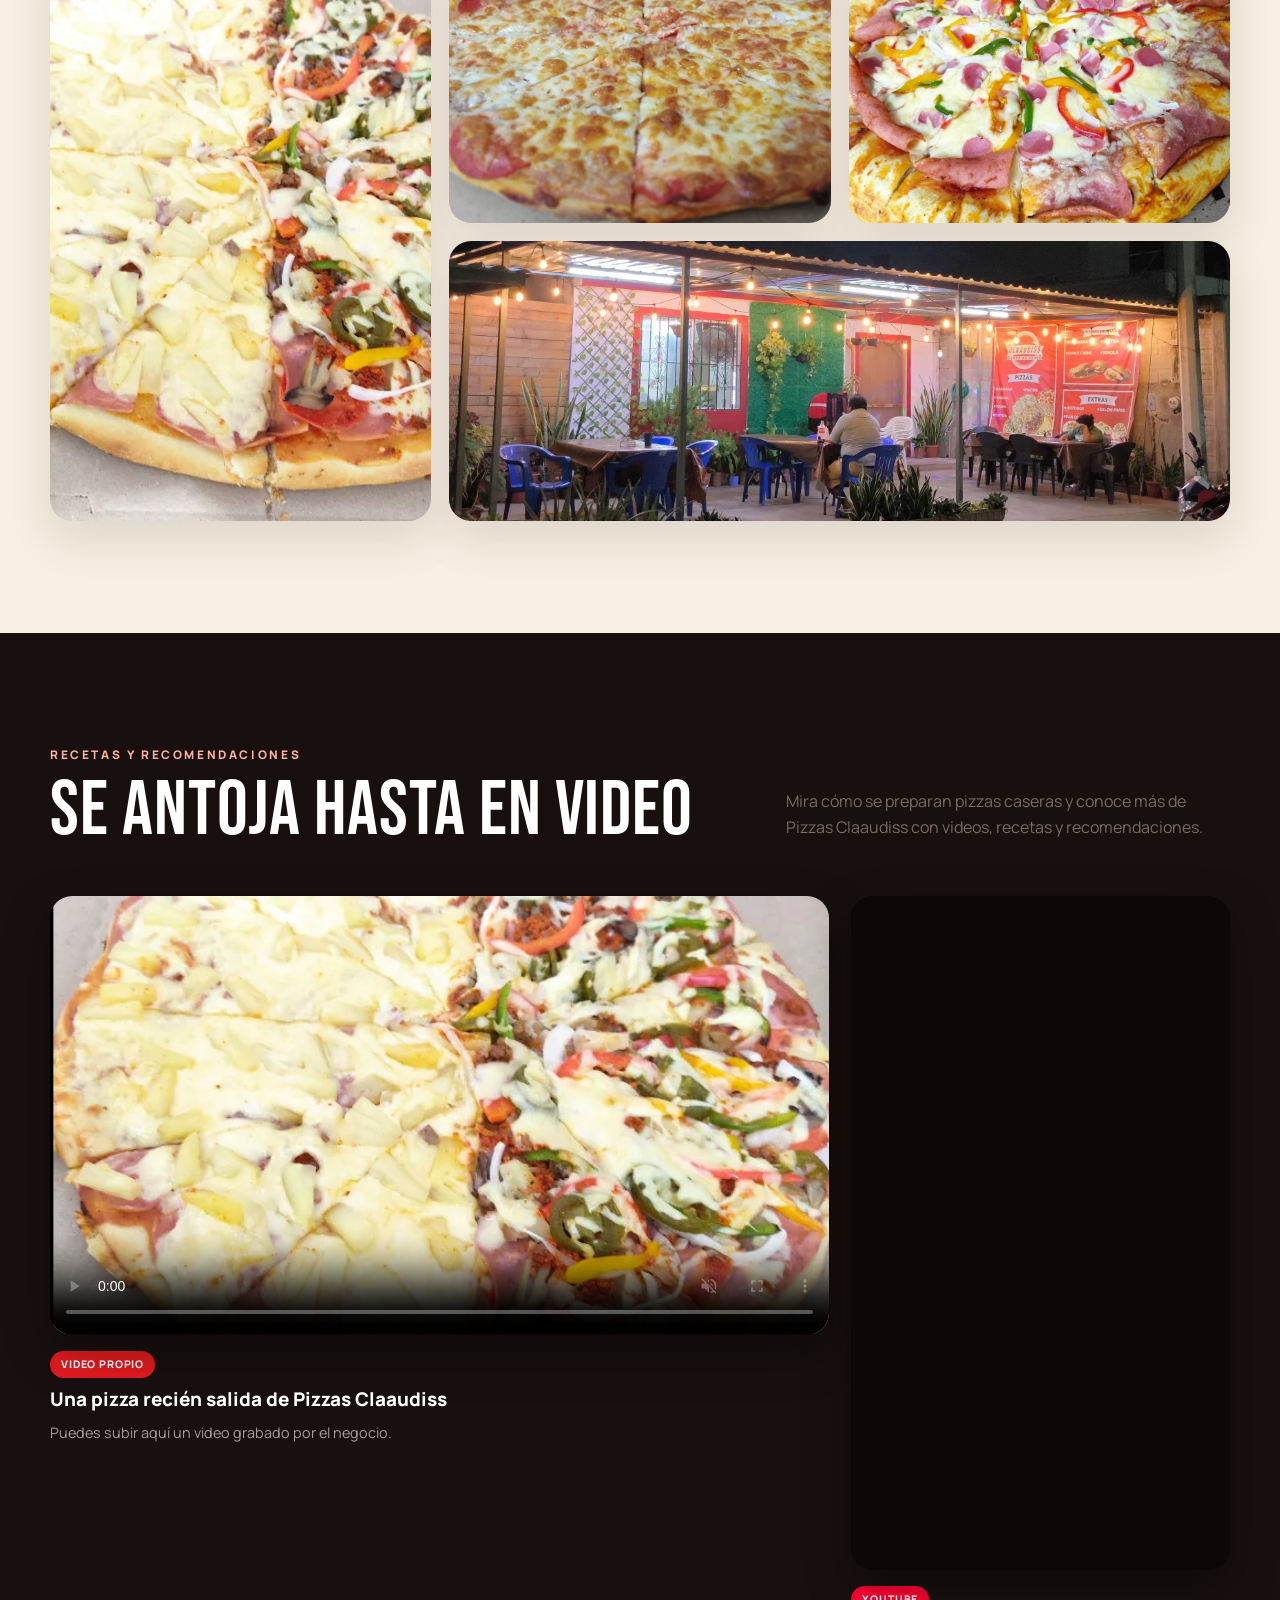
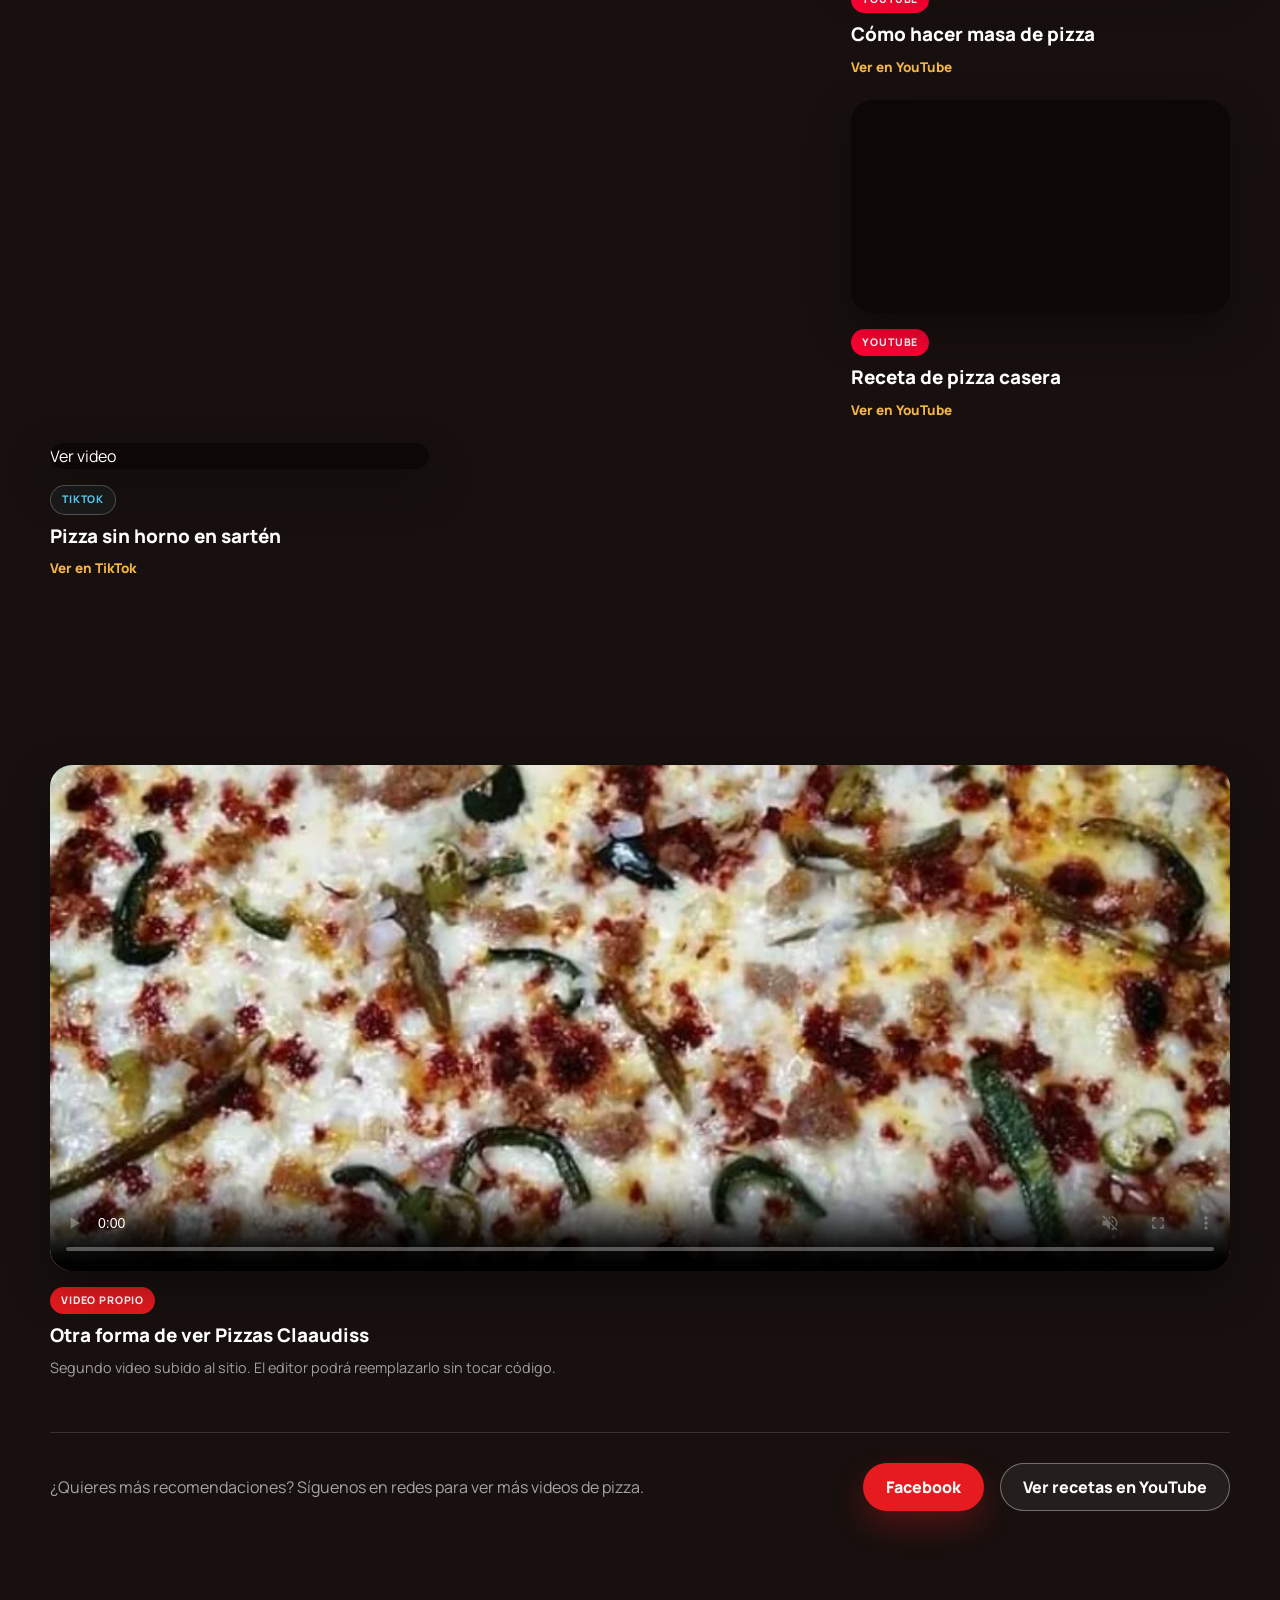
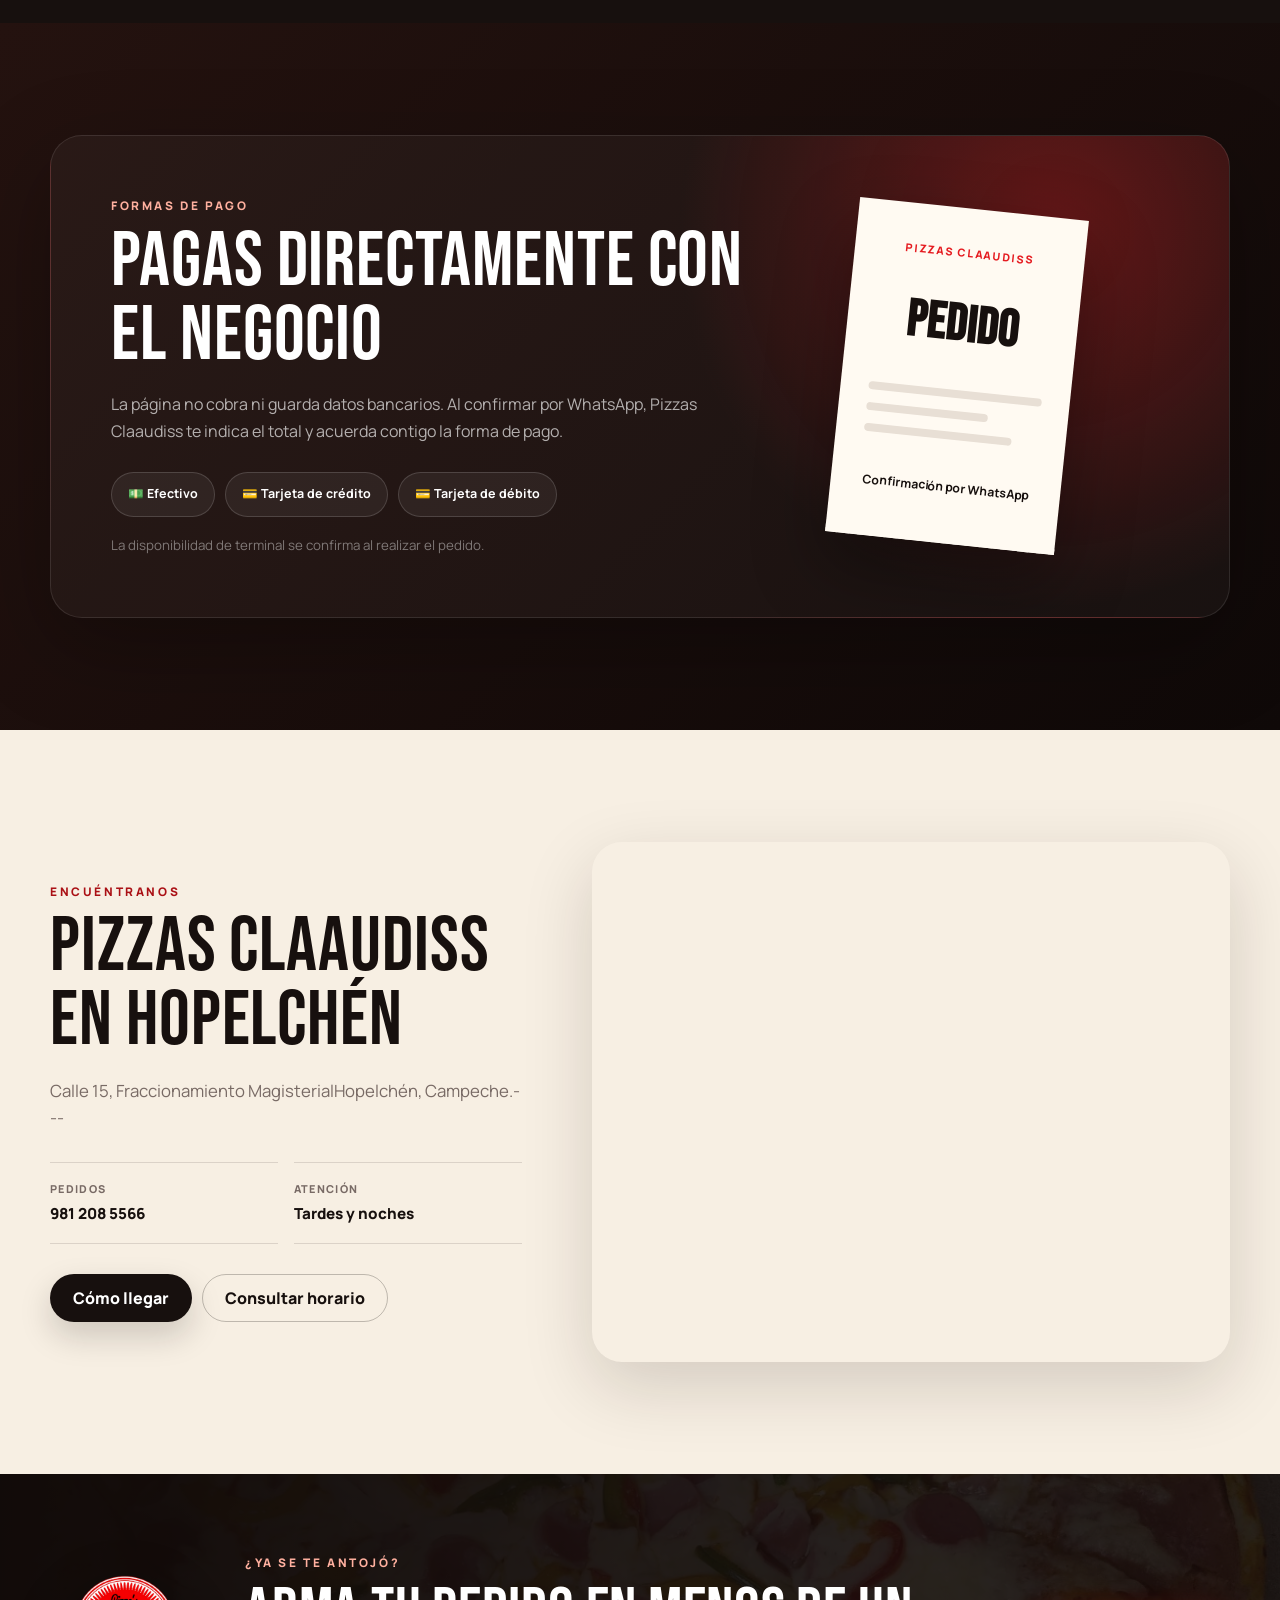
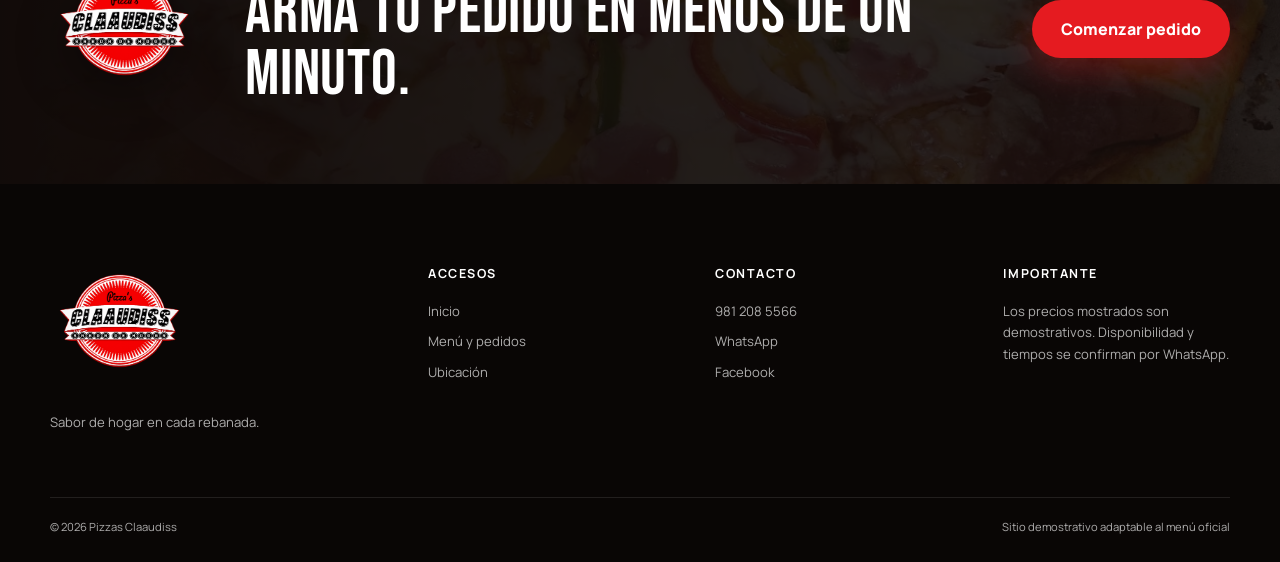
==== commit 0dc5f2d3: "Actualiza index.html desde editor Excepcional Build" ====
--- a/index.html
+++ b/index.html
@@ -42,7 +42,7 @@
   <header class="site-header is-scrolled" id="inicio">
     <div class="container nav-wrap">
       <a class="brand" href="index.html" aria-label="Pizzas Claaudiss, inicio">
-        <div data-eb-photo-frame="1" data-eb-photo-radius="0px" style="position: relative; overflow: hidden; display: block; width: 100%; aspect-ratio: 0.63964 / 1; border-radius: 0px;"><img src="fotos/e380900b-fcb7-4c1a-a17e-9bc6908e6757/1787413615930-dc0k7.png" alt="Logotipo de Pizzas Claaudiss" data-eb-editable="image" data-eb-key="brand.logo" style="position: absolute; inset: 93.3669% auto auto 47.794%; width: 100.023%; height: 100%; max-width: none; max-height: none; display: block; border-radius: 0px; transform-origin: center center; transform: translate(-50%, -50%) scale(6) rotate(0deg); object-fit: fill;"></div>
+        <div data-eb-photo-frame="1" data-eb-photo-radius="0px" style="position: relative; overflow: hidden; display: block; width: 100%; aspect-ratio: 0.63964 / 1; border-radius: 0px;"><img src="fotos/e380900b-fcb7-4c1a-a17e-9bc6908e6757/1787413615930-dc0k7.png" alt="Logotipo de Pizzas Claaudiss" data-eb-editable="image" data-eb-key="brand.logo" style="position: absolute; inset: 173.367% auto auto 43.4927%; width: 100.023%; height: 100%; max-width: none; max-height: none; display: block; border-radius: 0px; transform-origin: center center; transform: translate(-50%, -50%) scale(6) rotate(0deg); object-fit: fill;"></div>
       </a>
       <button class="nav-toggle" type="button" aria-expanded="false" aria-controls="main-nav" aria-label="Abrir menú">
         <span></span><span></span><span></span>
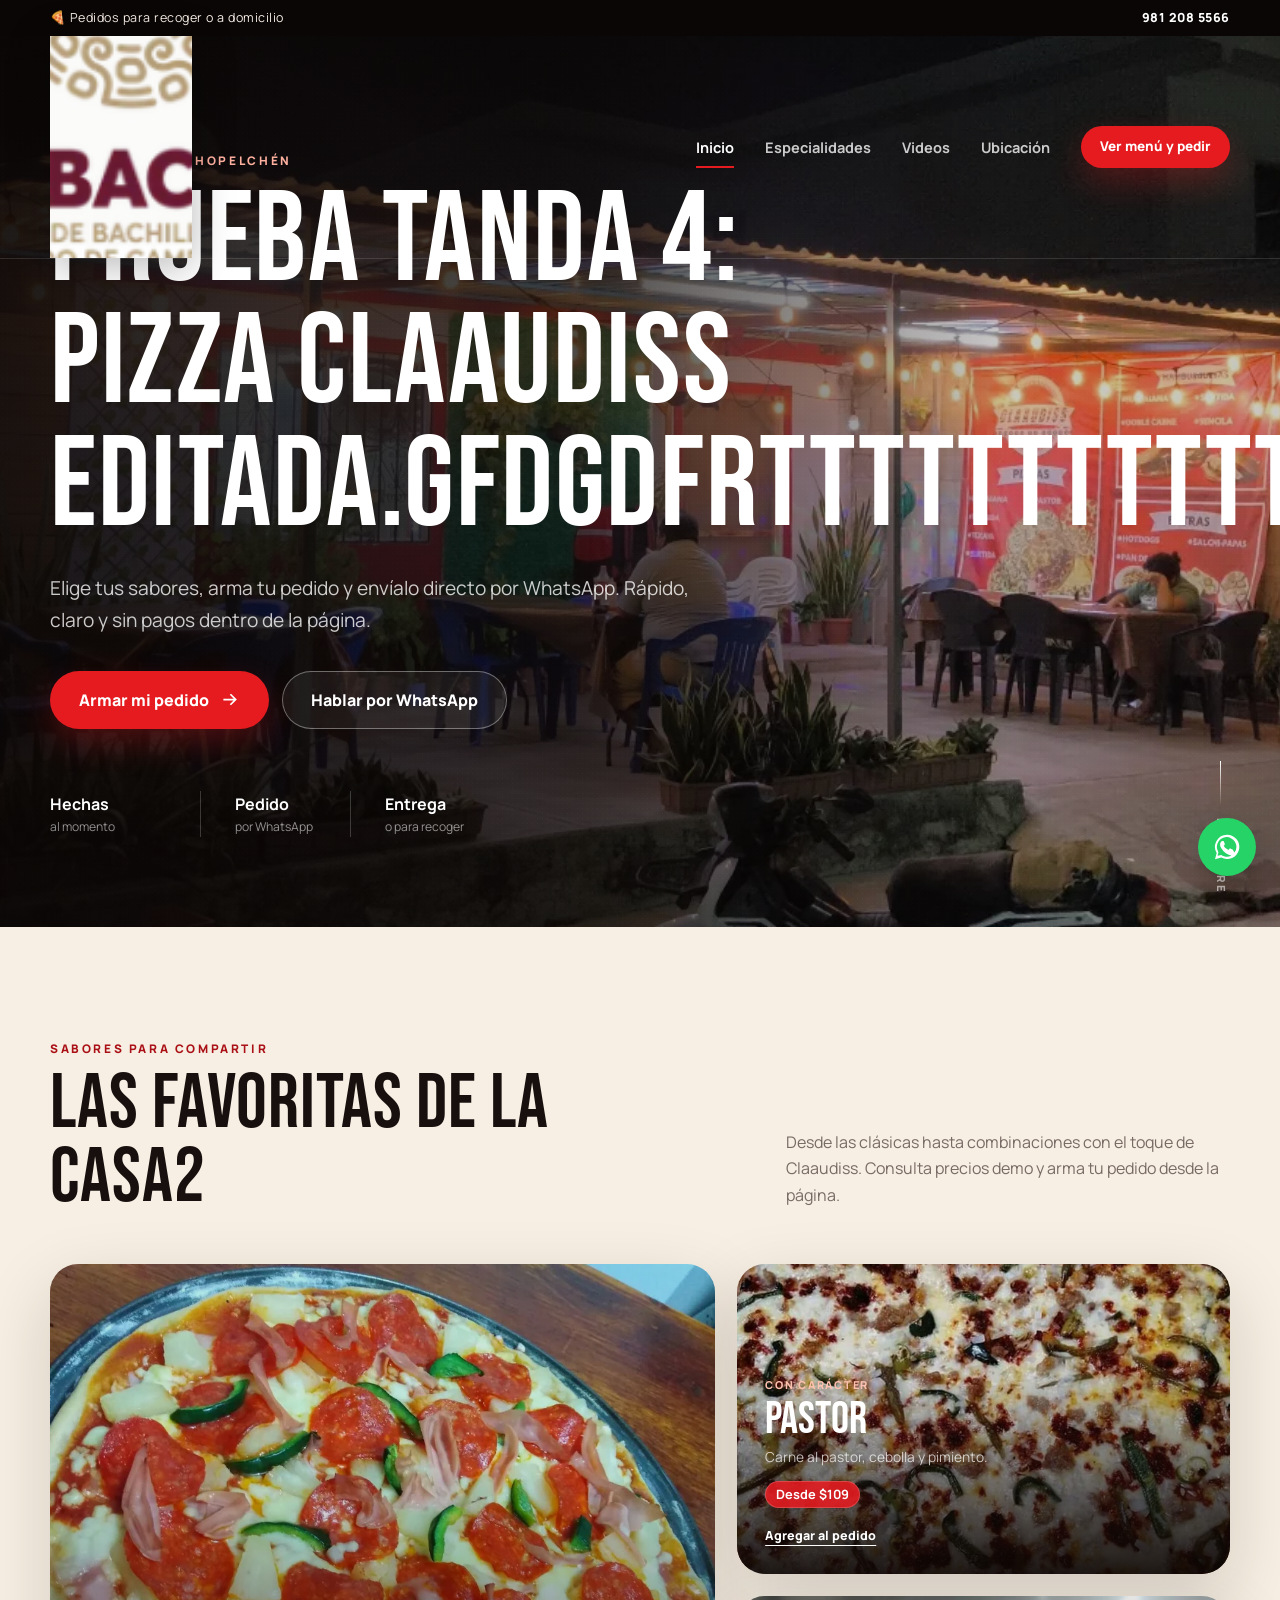
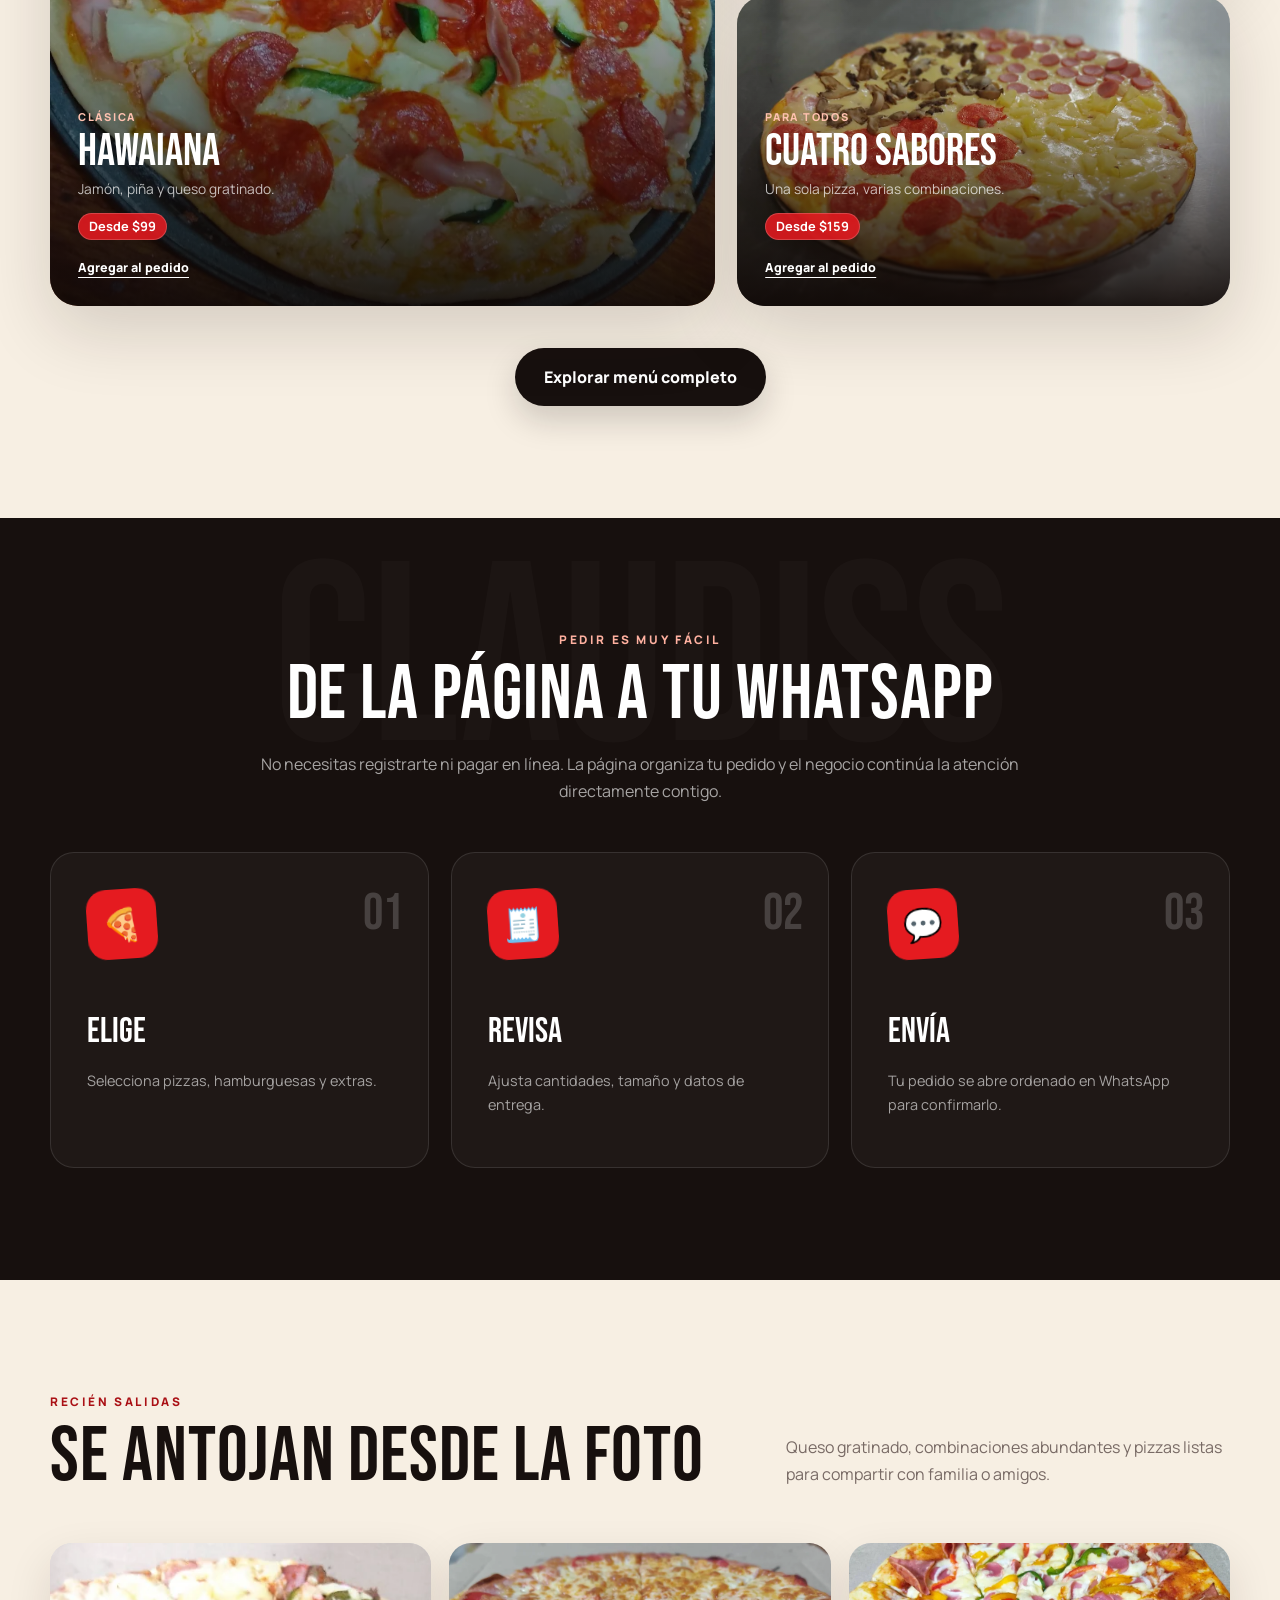
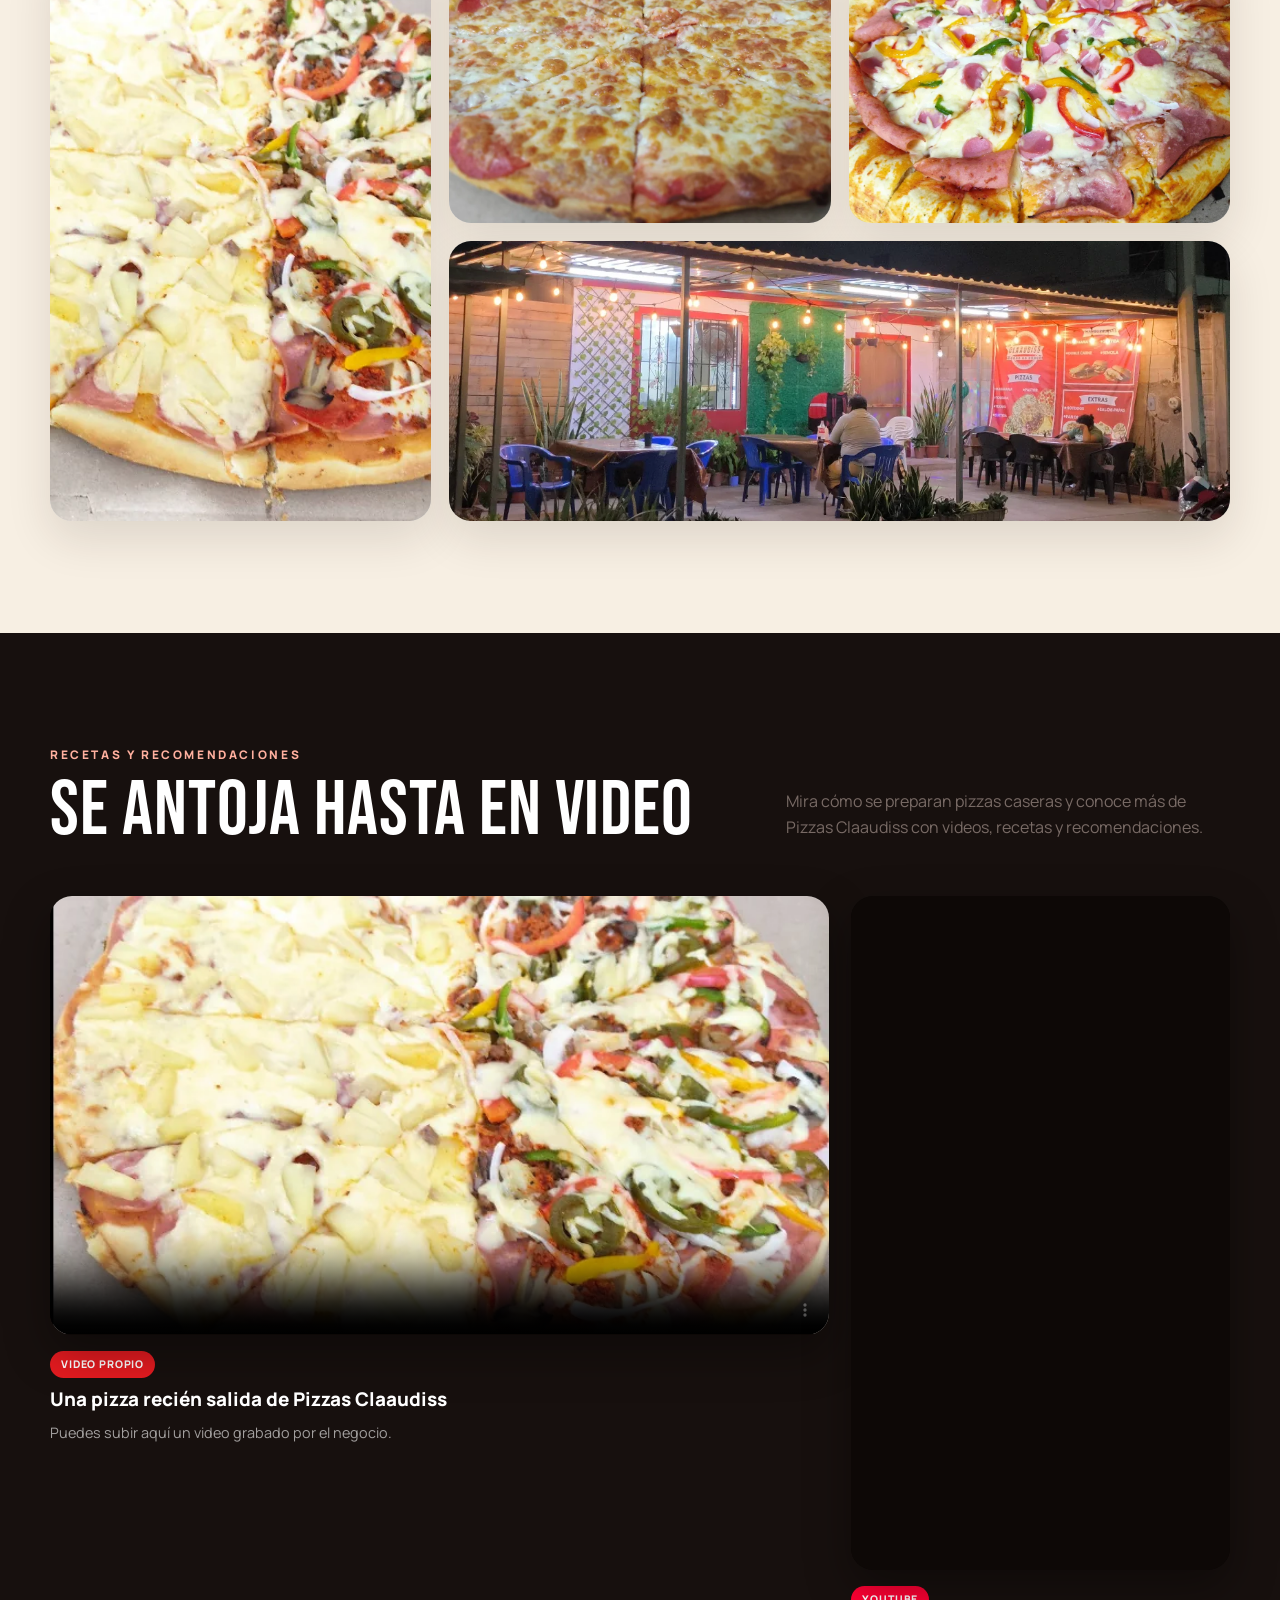
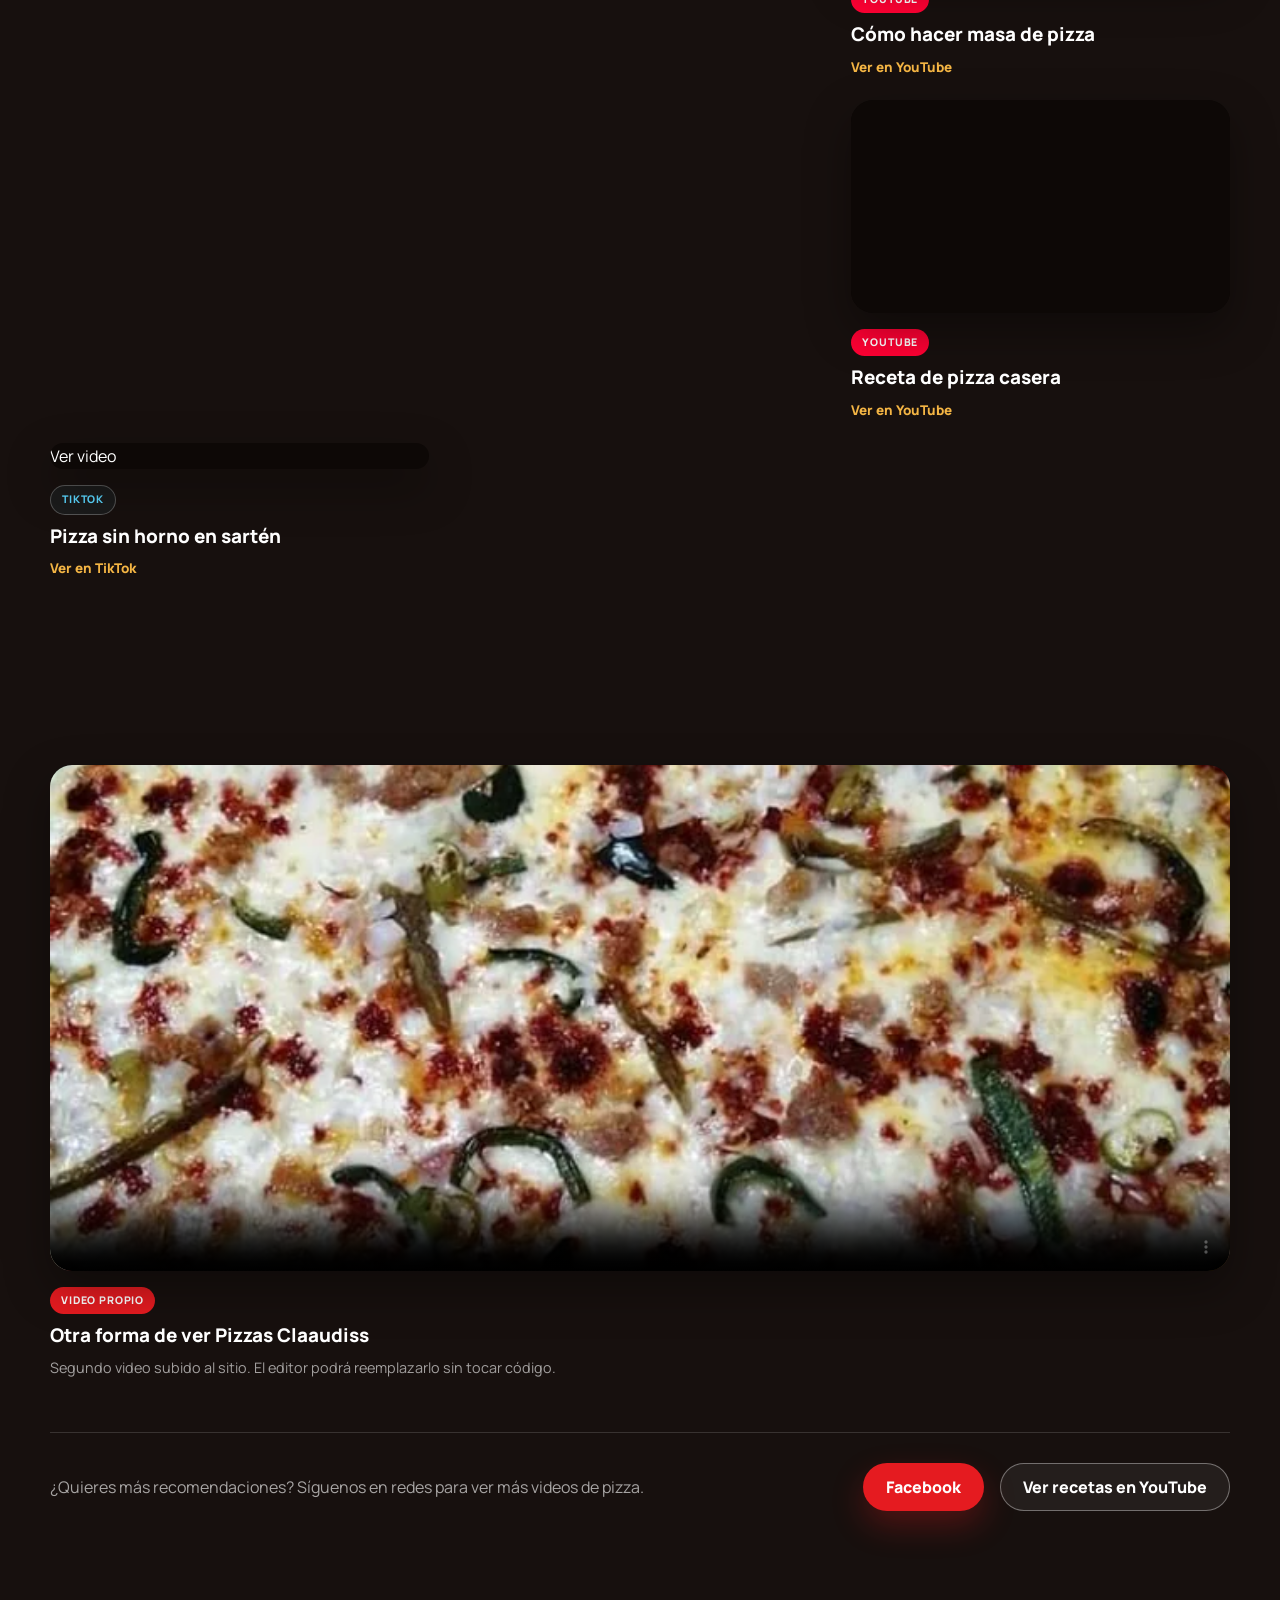
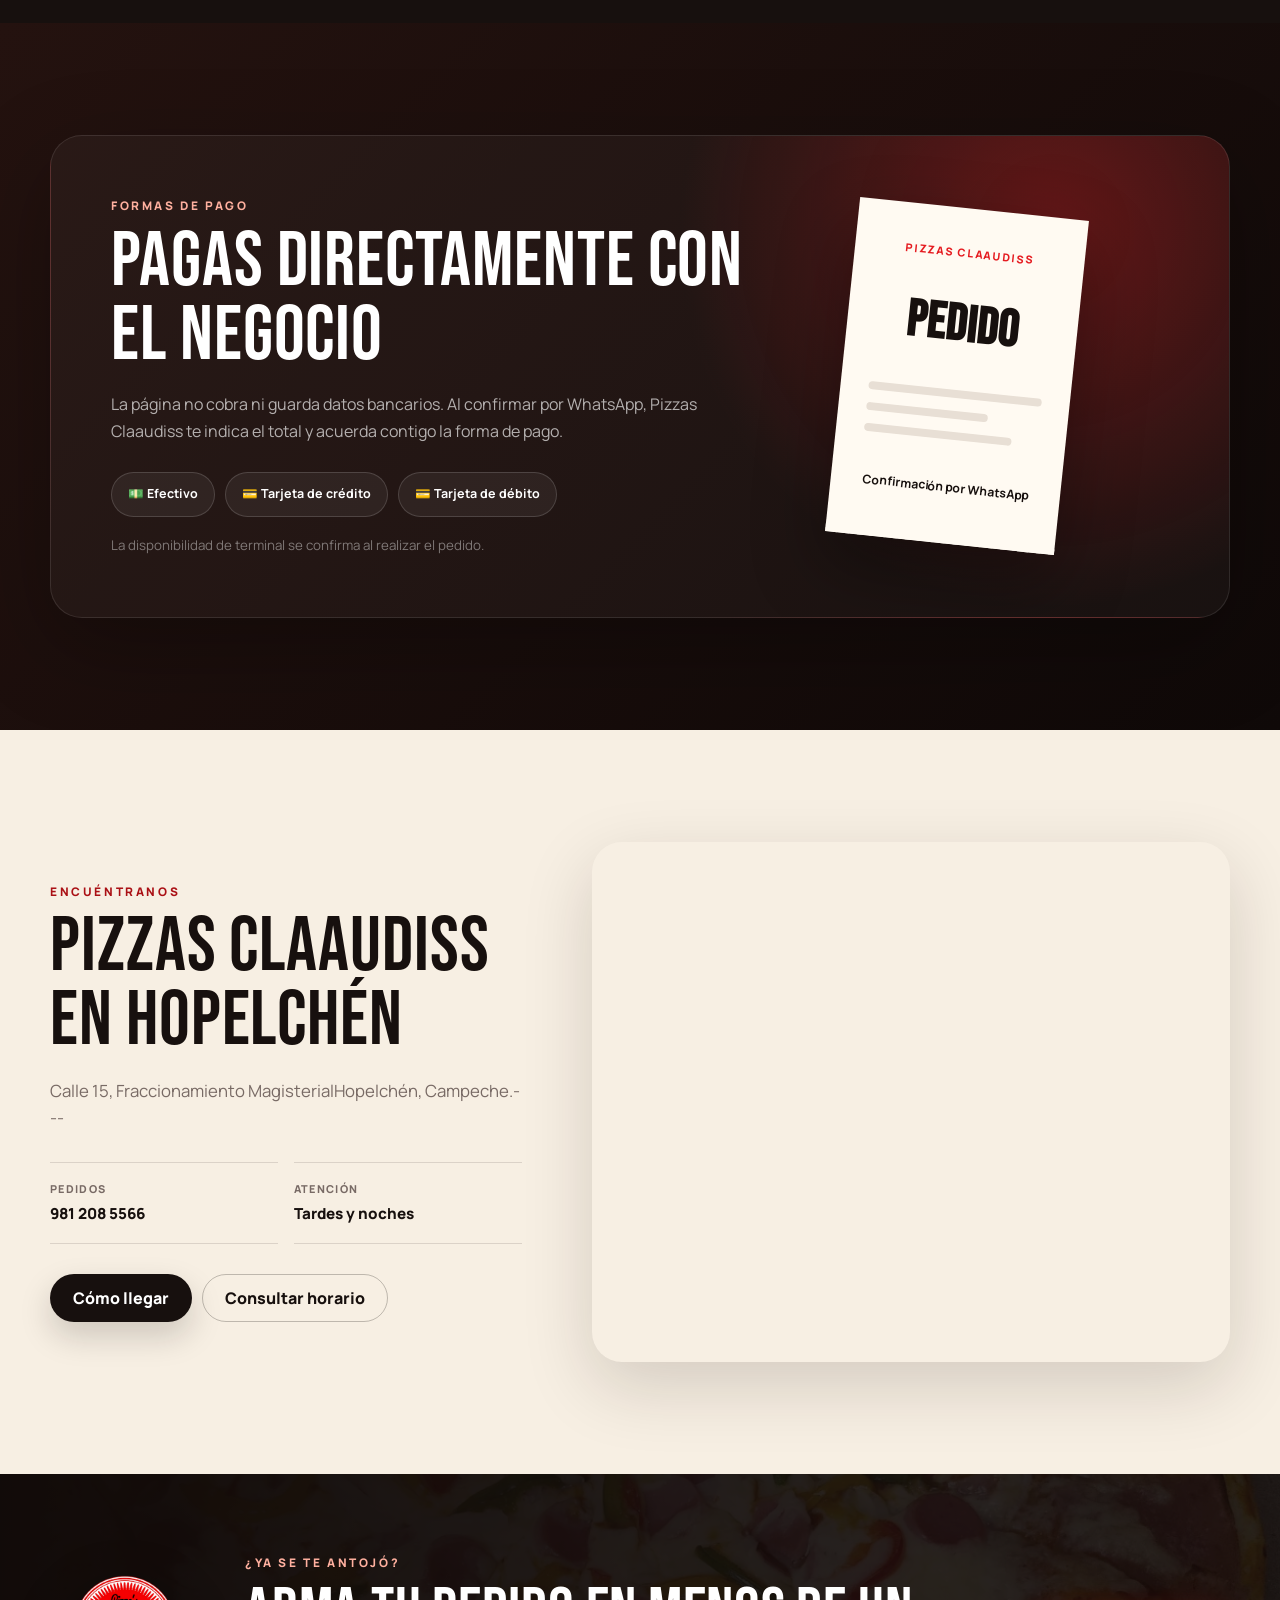
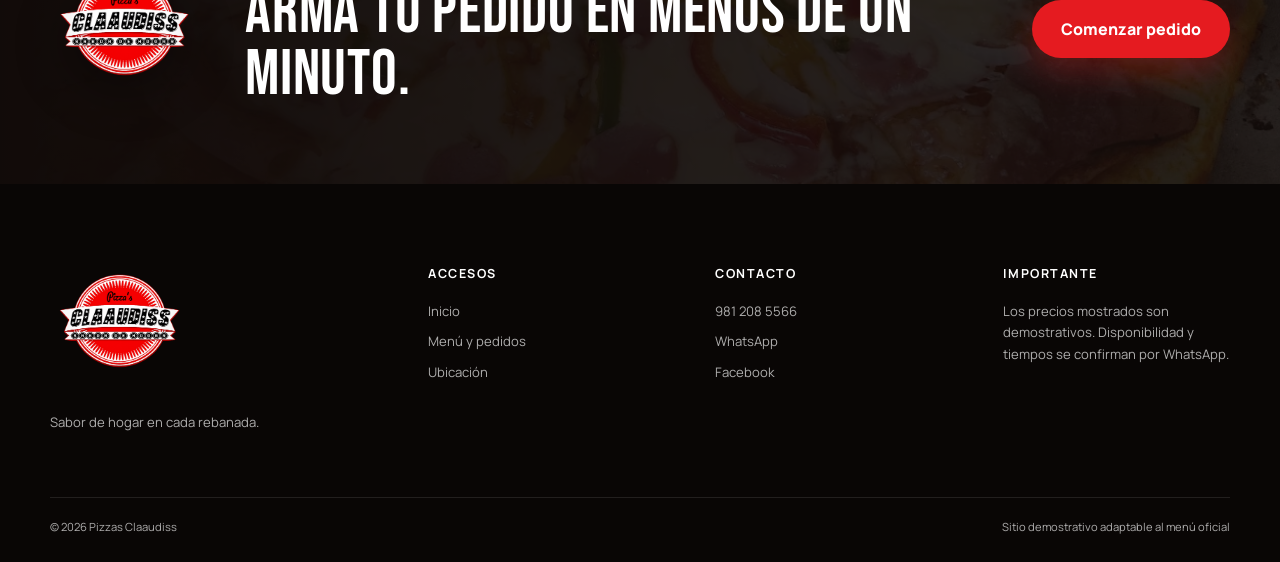
==== commit 75073da2: "Actualiza index.html desde editor Excepcional Build" ====
--- a/index.html
+++ b/index.html
@@ -63,7 +63,7 @@
       <div class="hero__grain" aria-hidden="true"></div>
       <div class="container hero__content reveal is-visible">
         <p class="eyebrow">Pizzería local · Hopelchén</p>
-        <h1 data-eb-editable="text" data-eb-key="hero.title">Prueba Tanda 4: pizza claaudiss editada.gfdgdf</h1>
+        <h1 data-eb-editable="text" data-eb-key="hero.title">Prueba Tanda 4: pizza claaudiss editada.gfdgdfRTTTTTTTTTTTTTTTTTTTTTTTT</h1>
         <p class="hero__lead" data-eb-editable="text" data-eb-key="hero.subtitle">Elige tus sabores, arma tu pedido y envíalo directo por WhatsApp. Rápido, claro y sin pagos dentro de la página.</p>
         <div class="hero__actions">
           <a class="btn btn--solid btn--large" href="menu.html#nuevo-enlace-prueba" data-eb-editable="link" data-eb-key="hero.primary_button"><span>Armar mi pedido</span><svg viewBox="0 0 24 24" aria-hidden="true"><path d="M5 12h14M13 6l6 6-6 6"></path></svg></a>
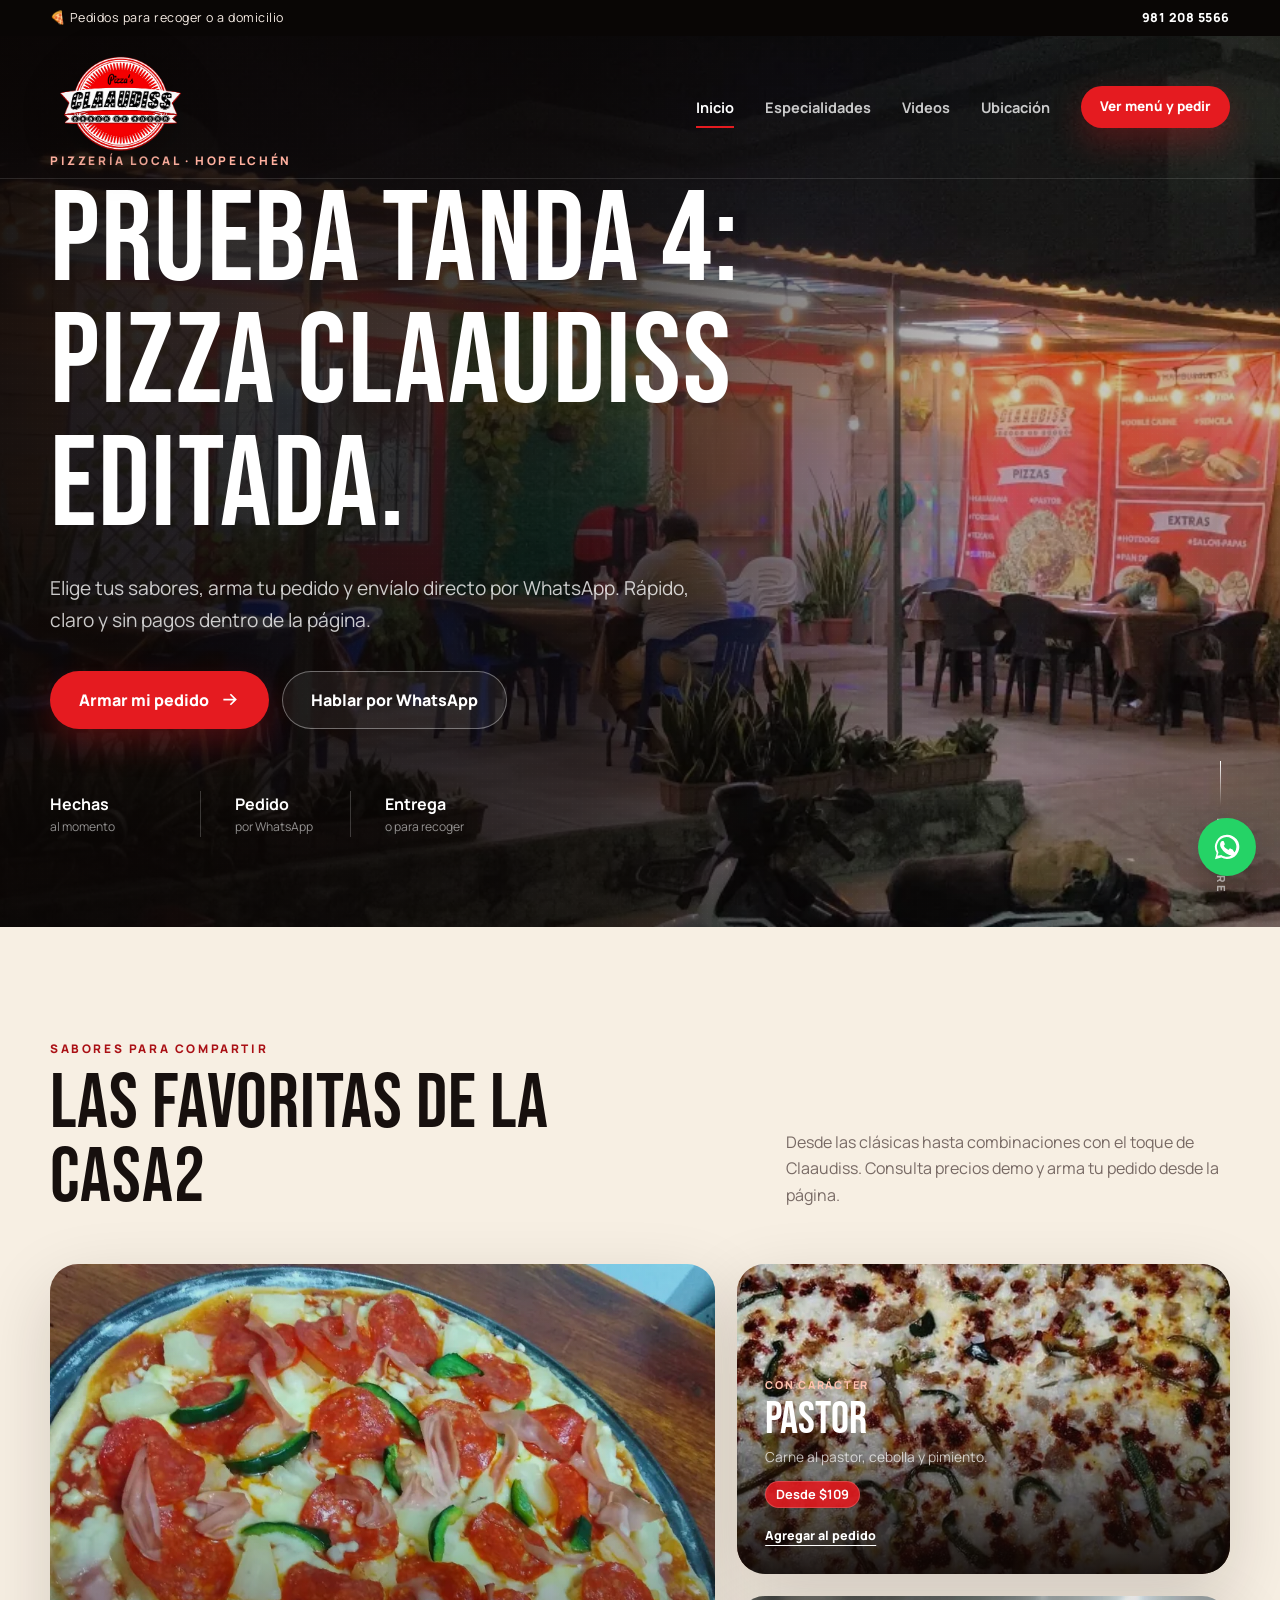
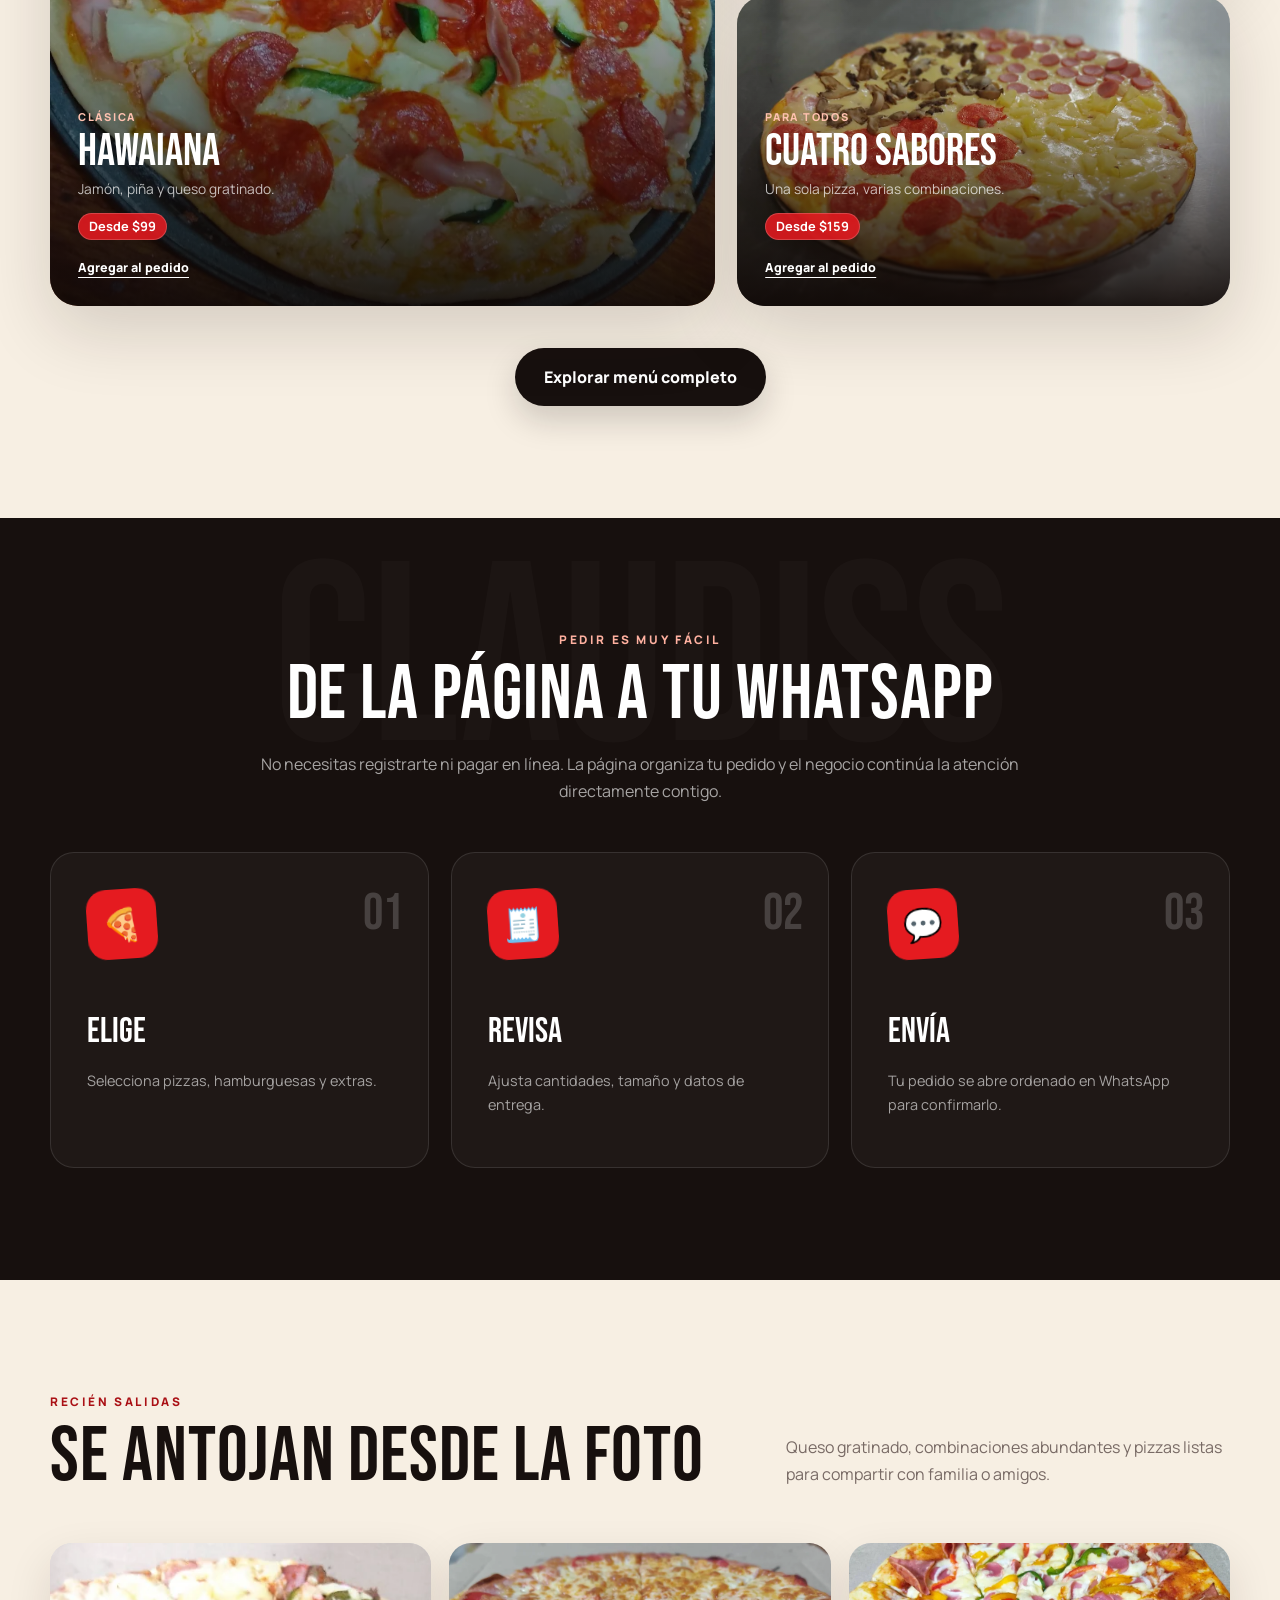
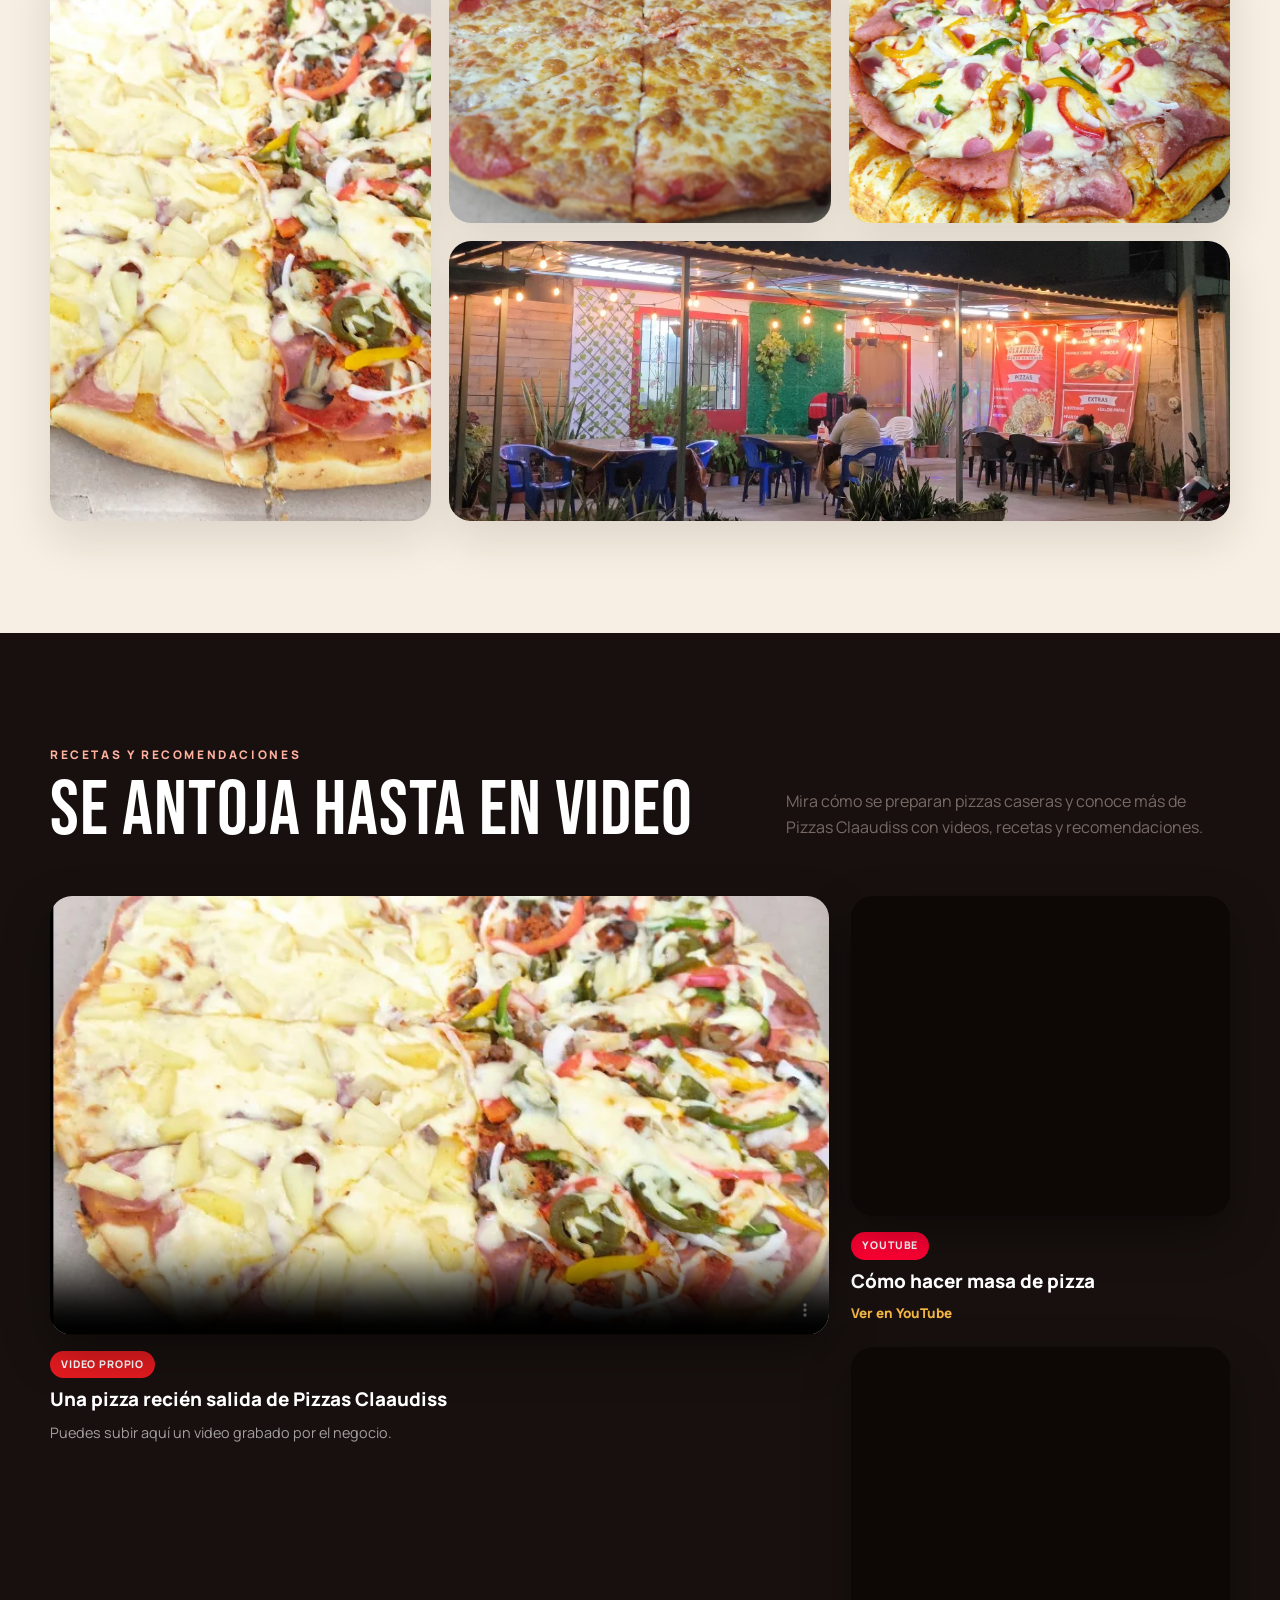
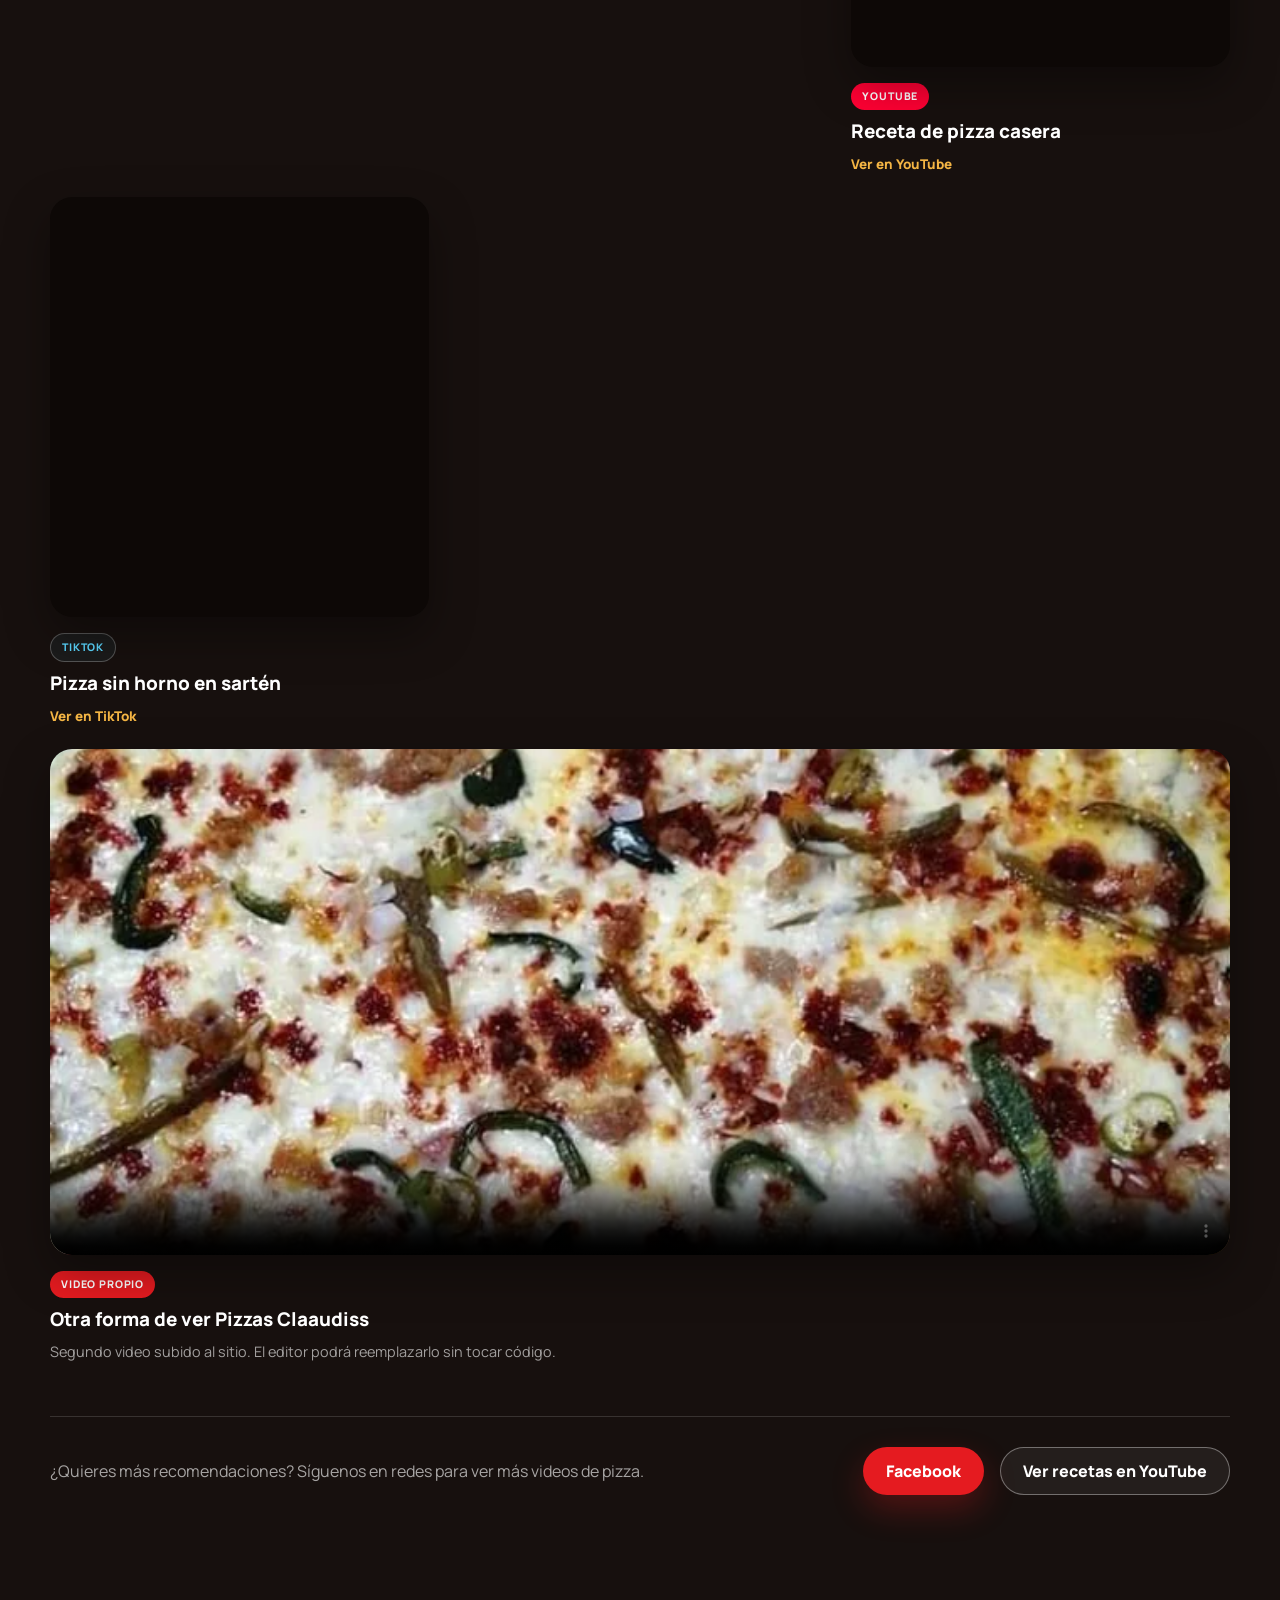
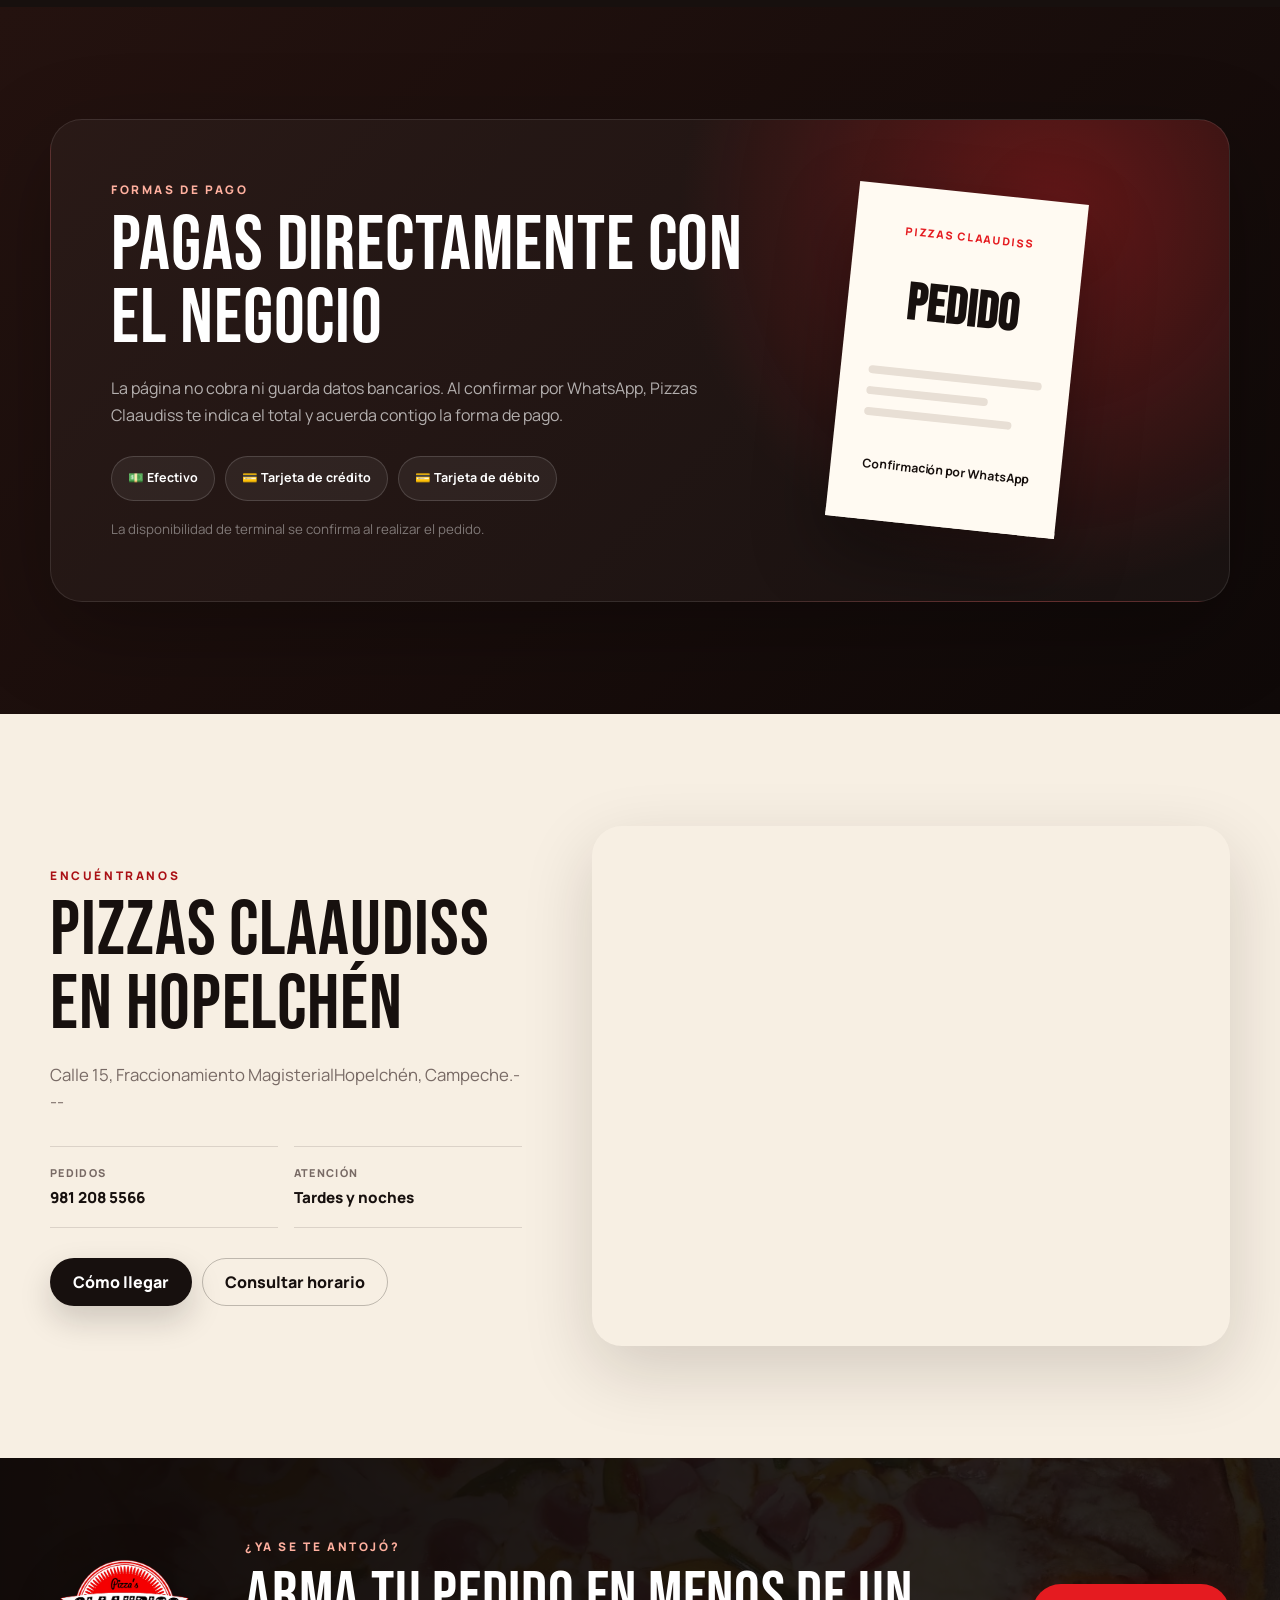
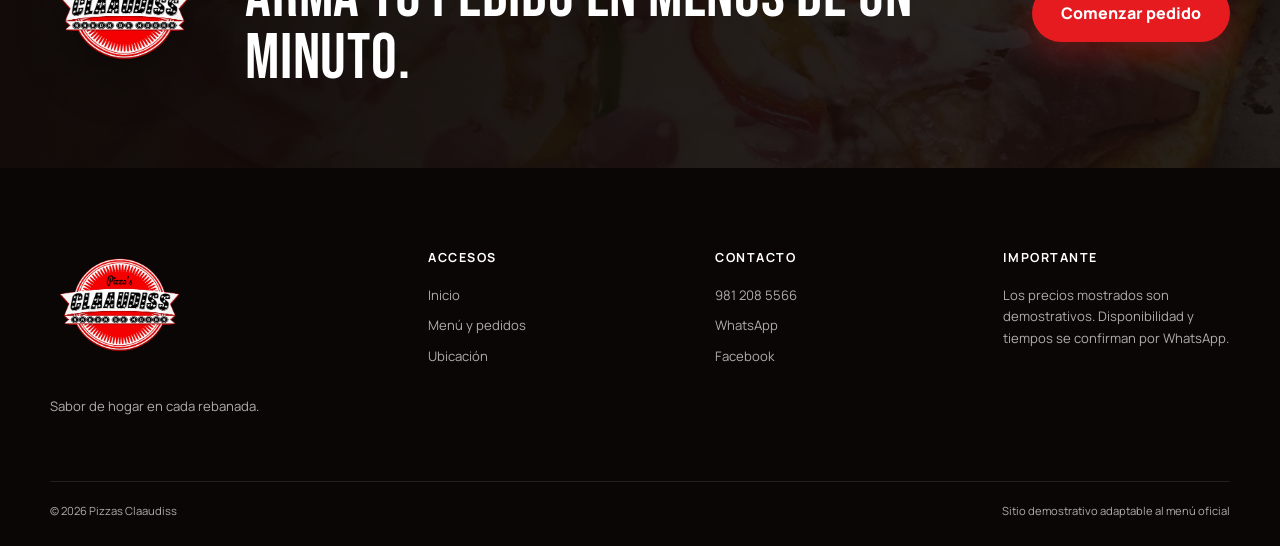
==== commit 7732384f: "Activa video_stream editable en pizza claudios" ====
--- a/index.html
+++ b/index.html
@@ -42,7 +42,7 @@
   <header class="site-header is-scrolled" id="inicio">
     <div class="container nav-wrap">
       <a class="brand" href="index.html" aria-label="Pizzas Claaudiss, inicio">
-        <div data-eb-photo-frame="1" data-eb-photo-radius="0px" style="position: relative; overflow: hidden; display: block; width: 100%; aspect-ratio: 0.63964 / 1; border-radius: 0px;"><img src="fotos/e380900b-fcb7-4c1a-a17e-9bc6908e6757/1787413615930-dc0k7.png" alt="Logotipo de Pizzas Claaudiss" data-eb-editable="image" data-eb-key="brand.logo" style="position: absolute; inset: 173.367% auto auto 43.4927%; width: 100.023%; height: 100%; max-width: none; max-height: none; display: block; border-radius: 0px; transform-origin: center center; transform: translate(-50%, -50%) scale(6) rotate(0deg); object-fit: fill;"></div>
+        <img src="assets/img/logo.webp" alt="Logotipo de Pizzas Claaudiss" data-eb-editable="image" data-eb-key="brand.logo">
       </a>
       <button class="nav-toggle" type="button" aria-expanded="false" aria-controls="main-nav" aria-label="Abrir menú">
         <span></span><span></span><span></span>
@@ -63,7 +63,7 @@
       <div class="hero__grain" aria-hidden="true"></div>
       <div class="container hero__content reveal is-visible">
         <p class="eyebrow">Pizzería local · Hopelchén</p>
-        <h1 data-eb-editable="text" data-eb-key="hero.title">Prueba Tanda 4: pizza claaudiss editada.gfdgdfRTTTTTTTTTTTTTTTTTTTTTTTT</h1>
+        <h1 data-eb-editable="text" data-eb-key="hero.title">Prueba Tanda 4: pizza claaudiss editada.</h1>
         <p class="hero__lead" data-eb-editable="text" data-eb-key="hero.subtitle">Elige tus sabores, arma tu pedido y envíalo directo por WhatsApp. Rápido, claro y sin pagos dentro de la página.</p>
         <div class="hero__actions">
           <a class="btn btn--solid btn--large" href="menu.html#nuevo-enlace-prueba" data-eb-editable="link" data-eb-key="hero.primary_button"><span>Armar mi pedido</span><svg viewBox="0 0 24 24" aria-hidden="true"><path d="M5 12h14M13 6l6 6-6 6"></path></svg></a>
@@ -191,7 +191,7 @@
         <div class="video-grid">
           <article class="video-card video-card--main">
             <div class="video-frame">
-              <video controls="" muted="" playsinline="" preload="metadata" poster="assets/img/pizza-mitad-mitad.webp" data-eb-future="video_stream" data-eb-key="video.hero.file" data-eb-role="video" data-eb-kind="stream" data-eb-section="video">
+              <video controls="" muted="" playsinline="" preload="metadata" poster="assets/img/pizza-mitad-mitad.webp" data-eb-editable="video_stream" data-eb-key="video.hero.file" data-eb-role="video" data-eb-kind="stream" data-eb-section="video" data-eb-aspect-ratio="16 / 9">
                 <source src="assets/videos/pizza-closeup.mp4" type="video/mp4">
                 Tu navegador no puede reproducir este video.
               </video>
@@ -206,11 +206,9 @@
 
           <article class="video-card">
             <div class="video-frame">
-              <div data-eb-editable="video_embed" data-eb-key="video.embed.mass" data-eb-role="video" data-eb-kind="embed" data-eb-section="video" data-eb-value="%7B%22kind%22%3A%22video_embed%22%2C%22provider%22%3A%22youtube%22%2C%22url%22%3A%22https%3A%2F%2Fwww.youtube.com%2Fwatch%3Fv%3DTsDNMnly-Cc%22%2C%22title%22%3A%22C%C3%B3mo%20hacer%20masa%20de%20pizza%22%2C%22poster_url%22%3A%22%22%2C%22aspect_ratio%22%3A%229%20%2F%2016%22%2C%22autoplay%22%3Atrue%2C%22muted%22%3Atrue%2C%22loop%22%3Atrue%2C%22controls%22%3Afalse%7D" data-eb-render-mode="preview" data-eb-render-value="%7B%22kind%22%3A%22video_embed%22%2C%22provider%22%3A%22youtube%22%2C%22url%22%3A%22https%3A%2F%2Fwww.youtube.com%2Fwatch%3Fv%3DTsDNMnly-Cc%22%2C%22title%22%3A%22C%C3%B3mo%20hacer%20masa%20de%20pizza%22%2C%22poster_url%22%3A%22%22%2C%22aspect_ratio%22%3A%229%20%2F%2016%22%2C%22autoplay%22%3Atrue%2C%22muted%22%3Atrue%2C%22loop%22%3Atrue%2C%22controls%22%3Afalse%7D">
-        <div class="site-video-frame" data-video-provider="youtube" data-video-ratio="9/16" style="aspect-ratio:9 / 16;">
-          <iframe src="https://www.youtube.com/embed/TsDNMnly-Cc?autoplay=1&amp;controls=0&amp;rel=0&amp;playsinline=1&amp;loop=1&amp;playlist=TsDNMnly-Cc&amp;mute=1" title="Cómo hacer masa de pizza" allow="accelerometer; autoplay; clipboard-write; encrypted-media; gyroscope; picture-in-picture" allowfullscreen="" loading="lazy"></iframe>
-        </div>
-      </div>
+              <div data-eb-editable="video_embed" data-eb-key="video.embed.mass" data-eb-role="video" data-eb-kind="embed" data-eb-section="video" data-eb-value="%7B%22kind%22%3A%22video_embed%22%2C%22provider%22%3A%22youtube%22%2C%22url%22%3A%22https%3A%2F%2Fwww.youtube.com%2Fwatch%3Fv%3DTsDNMnly-Cc%22%2C%22title%22%3A%22C%C3%B3mo%20hacer%20masa%20de%20pizza%22%2C%22poster_url%22%3A%22%22%2C%22aspect_ratio%22%3A%2216%20%2F%209%22%2C%22autoplay%22%3Afalse%2C%22muted%22%3Afalse%2C%22loop%22%3Afalse%2C%22controls%22%3Atrue%7D">
+                <iframe src="https://www.youtube.com/embed/TsDNMnly-Cc" title="Cómo hacer masa de pizza" loading="lazy" allow="accelerometer; autoplay; clipboard-write; encrypted-media; gyroscope; picture-in-picture; web-share" allowfullscreen=""></iframe>
+              </div>
             </div>
             <div class="video-card__copy">
               <span class="video-tag video-tag--yt">YouTube</span>
@@ -221,11 +219,9 @@
 
           <article class="video-card">
             <div class="video-frame">
-              <div data-eb-editable="video_embed" data-eb-key="video.embed.recipe" data-eb-role="video" data-eb-kind="embed" data-eb-section="video" data-eb-value="%7B%22kind%22%3A%22video_embed%22%2C%22provider%22%3A%22youtube%22%2C%22url%22%3A%22https%3A%2F%2Fwww.youtube.com%2Fwatch%3Fv%3DcrdtrzZj3fo%22%2C%22title%22%3A%22Receta%20de%20pizza%20casera%22%2C%22poster_url%22%3A%22%22%2C%22aspect_ratio%22%3A%2216%20%2F%209%22%2C%22autoplay%22%3Atrue%2C%22muted%22%3Atrue%2C%22loop%22%3Atrue%2C%22controls%22%3Atrue%7D" data-eb-render-mode="preview" data-eb-render-value="%7B%22kind%22%3A%22video_embed%22%2C%22provider%22%3A%22youtube%22%2C%22url%22%3A%22https%3A%2F%2Fwww.youtube.com%2Fwatch%3Fv%3DcrdtrzZj3fo%22%2C%22title%22%3A%22Receta%20de%20pizza%20casera%22%2C%22poster_url%22%3A%22%22%2C%22aspect_ratio%22%3A%2216%20%2F%209%22%2C%22autoplay%22%3Atrue%2C%22muted%22%3Atrue%2C%22loop%22%3Atrue%2C%22controls%22%3Atrue%7D">
-        <div class="site-video-frame" data-video-provider="youtube" data-video-ratio="16/9" style="aspect-ratio:16 / 9;">
-          <iframe src="https://www.youtube.com/embed/crdtrzZj3fo?autoplay=1&amp;controls=1&amp;rel=0&amp;playsinline=1&amp;loop=1&amp;playlist=crdtrzZj3fo&amp;mute=1" title="Receta de pizza casera" allow="accelerometer; autoplay; clipboard-write; encrypted-media; gyroscope; picture-in-picture" allowfullscreen="" loading="lazy"></iframe>
-        </div>
-      </div>
+              <div data-eb-editable="video_embed" data-eb-key="video.embed.recipe" data-eb-role="video" data-eb-kind="embed" data-eb-section="video" data-eb-value="%7B%22kind%22%3A%22video_embed%22%2C%22provider%22%3A%22youtube%22%2C%22url%22%3A%22https%3A%2F%2Fwww.youtube.com%2Fwatch%3Fv%3DcrdtrzZj3fo%22%2C%22title%22%3A%22Receta%20de%20pizza%20casera%22%2C%22poster_url%22%3A%22%22%2C%22aspect_ratio%22%3A%2216%20%2F%209%22%2C%22autoplay%22%3Afalse%2C%22muted%22%3Afalse%2C%22loop%22%3Afalse%2C%22controls%22%3Atrue%7D">
+                <iframe src="https://www.youtube.com/embed/crdtrzZj3fo" title="Receta de pizza casera" loading="lazy" allow="accelerometer; autoplay; clipboard-write; encrypted-media; gyroscope; picture-in-picture; web-share" allowfullscreen=""></iframe>
+              </div>
             </div>
             <div class="video-card__copy">
               <span class="video-tag video-tag--yt">YouTube</span>
@@ -236,7 +232,9 @@
 
           <article class="video-card">
             <div class="video-frame video-frame--tall">
-              <div data-eb-editable="video_embed" data-eb-key="video.embed.tiktok" data-eb-role="video" data-eb-kind="embed" data-eb-section="video" data-eb-value="%7B%22kind%22%3A%22video_embed%22%2C%22provider%22%3A%22external%22%2C%22url%22%3A%22https%3A%2F%2Fwww.tiktok.com%2F%40beatrizcontreras31%2Fvideo%2F7523395747539143967%22%2C%22title%22%3A%22Pizza%20sin%20horno%20en%20sart%C3%A9n%22%2C%22poster_url%22%3A%22%22%2C%22aspect_ratio%22%3A%229%20%2F%2016%22%2C%22autoplay%22%3Afalse%2C%22muted%22%3Afalse%2C%22loop%22%3Afalse%2C%22controls%22%3Atrue%7D" data-eb-render-mode="preview" data-eb-render-value="%7B%22kind%22%3A%22video_embed%22%2C%22provider%22%3A%22external%22%2C%22url%22%3A%22https%3A%2F%2Fwww.tiktok.com%2F%40beatrizcontreras31%2Fvideo%2F7523395747539143967%22%2C%22title%22%3A%22Pizza%20sin%20horno%20en%20sart%C3%A9n%22%2C%22poster_url%22%3A%22%22%2C%22aspect_ratio%22%3A%229%20%2F%2016%22%2C%22autoplay%22%3Afalse%2C%22muted%22%3Afalse%2C%22loop%22%3Afalse%2C%22controls%22%3Atrue%7D"><a class="site-video-link" href="https://www.tiktok.com/@beatrizcontreras31/video/7523395747539143967" target="_blank" rel="noopener">Ver video</a></div>
+              <div data-eb-editable="video_embed" data-eb-key="video.embed.tiktok" data-eb-role="video" data-eb-kind="embed" data-eb-section="video" data-eb-value="%7B%22kind%22%3A%22video_embed%22%2C%22provider%22%3A%22external%22%2C%22url%22%3A%22https%3A%2F%2Fwww.tiktok.com%2F%40beatrizcontreras31%2Fvideo%2F7523395747539143967%22%2C%22title%22%3A%22Pizza%20sin%20horno%20en%20sart%C3%A9n%22%2C%22poster_url%22%3A%22%22%2C%22aspect_ratio%22%3A%229%20%2F%2016%22%2C%22autoplay%22%3Afalse%2C%22muted%22%3Afalse%2C%22loop%22%3Afalse%2C%22controls%22%3Atrue%7D">
+                <iframe src="https://www.tiktok.com/embed/v2/7523395747539143967" title="Pizza sin horno en TikTok" loading="lazy" allowfullscreen=""></iframe>
+              </div>
             </div>
             <div class="video-card__copy">
               <span class="video-tag video-tag--tt">TikTok</span>
@@ -247,7 +245,7 @@
 
           <article class="video-card video-card--wide">
             <div class="video-frame video-frame--wide">
-              <video controls="" muted="" playsinline="" preload="metadata" poster="assets/img/pizza-pastor.webp" data-eb-future="video_stream" data-eb-key="video.extra.file" data-eb-role="video" data-eb-kind="stream" data-eb-section="video">
+              <video controls="" muted="" playsinline="" preload="metadata" poster="assets/img/pizza-pastor.webp" data-eb-editable="video_stream" data-eb-key="video.extra.file" data-eb-role="video" data-eb-kind="stream" data-eb-section="video" data-eb-aspect-ratio="16 / 9">
                 <source src="assets/videos/pizza-pepperoni.mp4" type="video/mp4">
                 Tu navegador no puede reproducir este video.
               </video>
